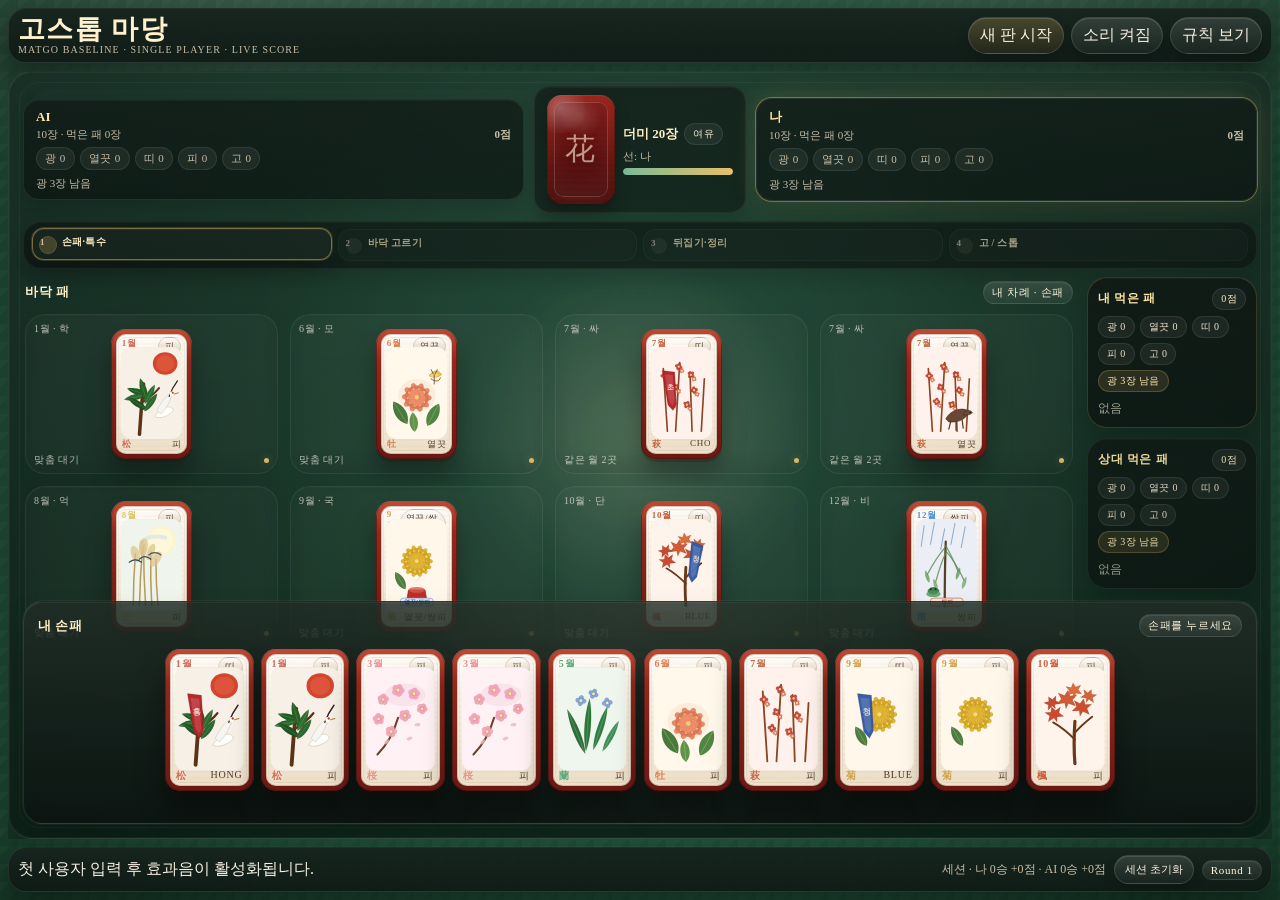
==== static/inkstone/maru/index.html @ b597df4f "commit updates" ====
<!DOCTYPE html>
<html lang="ko">
<head>
<meta charset="UTF-8">
<meta name="viewport" content="width=device-width, initial-scale=1.0, viewport-fit=cover, user-scalable=no">
<meta name="robots" content="noindex, nofollow, noarchive">
<link rel="icon" href="data:,">
<title>고스톱 마당</title>
<style>
:root {
  --bg: #2b160f;
  --felt: #23533d;
  --felt-2: #163827;
  --felt-glow: rgba(255, 233, 176, 0.16);
  --panel: rgba(17, 28, 23, 0.9);
  --panel-soft: rgba(27, 42, 34, 0.82);
  --ink: #f7f0e4;
  --muted: #c8bda7;
  --gold: #f2c56b;
  --gold-2: #a76d1f;
  --red: #cf594c;
  --blue: #4a7fcc;
  --shadow: rgba(0, 0, 0, 0.42);
  --surface-line: rgba(255,255,255,0.08);
  --surface-glow: rgba(255,244,208,0.12);
  --shadow-soft: rgba(0,0,0,0.28);
  --shadow-strong: rgba(0,0,0,0.42);
  --good: #7fc39d;
  --good-soft: rgba(127,195,157,0.16);
  --warn-soft: rgba(207,89,76,0.18);
  --blue-soft: rgba(74,127,204,0.18);
  --card-w: clamp(52px, min(6.3vw, 8.8vh), 86px);
  --card-h: calc(var(--card-w) * 1.6);
  --card-field-scale: 1.03;
  --card-player-scale: 1.12;
  --card-opponent-scale: 0.68;
  --card-stock-scale: 0.86;
  --radius: 15px;
}

* { box-sizing: border-box; }
html, body { margin: 0; height: 100%; background: radial-gradient(circle at top, #5f3a21 0%, var(--bg) 38%, #120906 100%); color: var(--ink); font-family: "Palatino Linotype", Georgia, serif; }
body { overflow: hidden; touch-action: manipulation; }
button { font: inherit; }

.app {
  height: 100dvh;
  min-height: 100dvh;
  padding: 8px;
  display: flex;
  flex-direction: column;
  gap: 8px;
  overflow: hidden;
  background:
    radial-gradient(circle at 50% 44%, rgba(255,243,204,0.08), transparent 20%),
    radial-gradient(circle at 20% 10%, rgba(255,255,255,0.08), transparent 22%),
    radial-gradient(circle at 80% 14%, rgba(255,255,255,0.06), transparent 18%),
    linear-gradient(180deg, rgba(255,255,255,0.06), transparent 18%),
    linear-gradient(135deg, rgba(255,255,255,0.025) 25%, transparent 25%) 0 0 / 18px 18px,
    linear-gradient(315deg, rgba(0,0,0,0.06) 25%, transparent 25%) 0 0 / 18px 18px,
    radial-gradient(circle at center, #336b4f 0%, var(--felt) 42%, var(--felt-2) 100%);
}

.topbar, .footerbar {
  display: flex;
  align-items: center;
  justify-content: space-between;
  gap: 8px;
  padding: 7px 9px;
  border-radius: 18px;
  background: linear-gradient(180deg, rgba(23, 36, 30, 0.96), rgba(14, 24, 20, 0.92));
  border: 1px solid rgba(255,255,255,0.08);
  box-shadow: 0 16px 34px var(--shadow);
}
.footerbar { flex-wrap: wrap; }

.titlebox h1 { margin: 0; font-size: clamp(19px, 2.5vw, 27px); letter-spacing: 0.05em; color: #fff1cb; line-height: 1; }
.titlebox p { margin: 1px 0 0; color: var(--muted); font-size: 10px; letter-spacing: 0.11em; text-transform: uppercase; }

.controls { display: flex; gap: 7px; flex-wrap: wrap; justify-content: flex-end; }
.btn {
  padding: 7px 11px;
  border-radius: 999px;
  border: 1px solid rgba(255,255,255,0.12);
  color: var(--ink);
  background: linear-gradient(180deg, rgba(242,197,107,0.22), rgba(167,109,31,0.12));
  box-shadow: inset 0 1px 0 rgba(255,255,255,0.12), 0 6px 12px rgba(0,0,0,0.18);
  cursor: pointer;
}
.btn:hover, .btn:active { transform: translateY(-1px); }
.btn.alt { background: linear-gradient(180deg, rgba(255,255,255,0.12), rgba(255,255,255,0.04)); }
.btn.warn { background: linear-gradient(180deg, rgba(207,89,76,0.25), rgba(207,89,76,0.1)); }
.btn.compact { padding: 6px 10px; font-size: 11px; }

.layout {
  display: grid;
  grid-template-columns: minmax(0, 1fr);
  gap: 8px;
  min-height: 0;
  flex: 1;
  overflow: hidden;
}

.table-wrap {
  position: relative;
  border-radius: 24px;
  border: 1px solid var(--surface-line);
  background:
    radial-gradient(circle at 50% 48%, rgba(255,240,194,0.12), transparent 24%),
    radial-gradient(circle at 50% 46%, rgba(78,133,102,0.18), transparent 54%),
    linear-gradient(180deg, rgba(255,255,255,0.04), rgba(0,0,0,0.16)),
    radial-gradient(circle at center, rgba(27,67,49,0.98), rgba(15,39,29,1));
  box-shadow: inset 0 0 0 1px rgba(255,255,255,0.04), 0 28px 46px rgba(0,0,0,0.38);
  padding: 14px;
  display: flex;
  flex-direction: column;
  gap: 8px;
  min-height: 0;
  overflow: hidden;
  isolation: isolate;
}

.table-wrap::before {
  content: "";
  position: absolute;
  inset: 18px;
  border-radius: 24px;
  background:
    radial-gradient(circle at 50% 46%, rgba(255,233,176,0.08), transparent 22%),
    linear-gradient(180deg, rgba(255,255,255,0.025), transparent 34%);
  opacity: 0.55;
  pointer-events: none;
}

.table-wrap > :not(.ring) {
  position: relative;
  z-index: 1;
}

.ring {
  position: absolute;
  inset: 10px;
  border-radius: 20px;
  border: 1px solid rgba(255,255,255,0.04);
  pointer-events: none;
  z-index: 0;
}

.statusbar {
  display: grid;
  grid-template-columns: 1fr auto 1fr;
  align-items: center;
  gap: 10px;
}

.table-rhythm {
  display: grid;
  grid-template-columns: minmax(0, 1fr);
  gap: 0;
  align-items: stretch;
}

.turn-flow,
.turn-note {
  border-radius: 18px;
  background: linear-gradient(180deg, rgba(14, 23, 19, 0.72), rgba(8, 13, 11, 0.58));
  border: 1px solid rgba(255,255,255,0.06);
  box-shadow: inset 0 1px 0 rgba(255,255,255,0.03), 0 10px 18px rgba(0,0,0,0.14);
}

.turn-flow {
  display: grid;
  grid-template-columns: repeat(4, minmax(0, 1fr));
  gap: 6px;
  padding: 7px 8px;
}

.flow-step {
  min-width: 0;
  padding: 6px 7px;
  border-radius: 12px;
  background: rgba(255,255,255,0.03);
  border: 1px solid rgba(255,255,255,0.05);
  display: flex;
  gap: 6px;
  align-items: flex-start;
  opacity: 0.62;
  transition: opacity 180ms ease, transform 180ms ease, box-shadow 180ms ease, border-color 180ms ease;
}

.flow-step strong,
.flow-step span {
  display: block;
}

.flow-step strong {
  color: #fff0c3;
  font-size: 10px;
  letter-spacing: 0.03em;
}

.flow-step span {
  margin-top: 2px;
  color: var(--muted);
  font-size: 9px;
  line-height: 1.25;
}

.flow-step > div > span {
  display: none;
}

.flow-index {
  flex: 0 0 auto;
  width: 16px;
  height: 16px;
  border-radius: 999px;
  display: grid;
  place-items: center;
  background: rgba(255,255,255,0.08);
  color: #fff4cf;
  font-size: 10px;
  font-weight: 700;
}

.flow-step.active {
  opacity: 1;
  transform: translateY(-1px);
  border-color: rgba(242,197,107,0.46);
  box-shadow: 0 0 0 1px rgba(242,197,107,0.18), 0 10px 18px rgba(0,0,0,0.18), inset 0 1px 0 rgba(255,255,255,0.06);
}

.flow-step.active .flow-index {
  background: rgba(242,197,107,0.2);
  box-shadow: 0 0 0 1px rgba(242,197,107,0.32);
}

.flow-step.special-active {
  border-color: rgba(207,89,76,0.42);
  box-shadow: 0 0 0 1px rgba(207,89,76,0.2), 0 10px 18px rgba(0,0,0,0.18), inset 0 1px 0 rgba(255,255,255,0.05);
}

.flow-step.special-active .flow-index {
  background: rgba(207,89,76,0.18);
  box-shadow: 0 0 0 1px rgba(207,89,76,0.34);
}

.turn-note {
  display: none;
}

.turn-note strong {
  display: block;
  color: #fff0c6;
  font-size: 12px;
}

.turn-note span {
  display: block;
  margin-top: 3px;
  color: var(--muted);
  font-size: 11px;
  line-height: 1.35;
}

.turn-note-chips {
  display: flex;
  flex-wrap: wrap;
  gap: 6px;
}

.note-chip,
.progress-pill,
.capture-chip,
.slot-chip,
.stock-alert,
.capture-total {
  display: inline-flex;
  align-items: center;
  gap: 4px;
  padding: 3px 8px;
  border-radius: 999px;
  font-size: 10px;
  letter-spacing: 0.04em;
  border: 1px solid rgba(255,255,255,0.08);
}

.note-chip {
  background: rgba(255,255,255,0.06);
  color: #f7eed9;
}

.note-chip.warn,
.stock-alert.low,
.stock-alert.critical {
  background: var(--warn-soft);
  color: #ffd8cb;
  border-color: rgba(207,89,76,0.28);
}

.note-chip.alert {
  background: rgba(242,197,107,0.16);
  color: #ffe9b5;
  border-color: rgba(242,197,107,0.26);
}

.note-chip.calm,
.stock-alert.calm {
  background: rgba(255,255,255,0.06);
  color: #f7eed9;
}

.note-chip.info,
.stock-alert.mid {
  background: var(--blue-soft);
  color: #dbe7ff;
  border-color: rgba(74,127,204,0.28);
}

.player-strip {
  padding: 9px 12px;
  border-radius: 16px;
  background: linear-gradient(180deg, rgba(16, 25, 21, 0.74), rgba(9, 15, 13, 0.62));
  border: 1px solid rgba(255,255,255,0.08);
  box-shadow: inset 0 1px 0 rgba(255,255,255,0.03), 0 10px 18px rgba(0,0,0,0.14);
}
.player-strip strong { display: block; color: #ffe7a7; font-size: 13px; margin-bottom: 2px; }
.player-strip span { color: var(--muted); font-size: 11px; }
.player-strip.active { box-shadow: 0 0 0 1px rgba(242,197,107,0.38), 0 0 28px rgba(242,197,107,0.16), 0 12px 22px rgba(0,0,0,0.18); }

.strip-top {
  display: flex;
  align-items: center;
  justify-content: space-between;
  gap: 8px;
  flex-wrap: wrap;
}

.strip-score {
  color: #fff3ca;
  font-size: 12px;
  font-weight: 700;
}

.strip-progress {
  display: flex;
  flex-wrap: wrap;
  gap: 5px;
  margin-top: 5px;
}

.progress-pill {
  background: rgba(255,255,255,0.06);
  color: #f0e5ce;
}

.progress-pill.ready,
.capture-chip.ready,
.capture-total.ready {
  background: var(--good-soft);
  color: #e6fff2;
  border-color: rgba(127,195,157,0.28);
}

.progress-pill.near,
.capture-chip.near,
.capture-total.near {
  background: rgba(242,197,107,0.16);
  color: #ffefc1;
  border-color: rgba(242,197,107,0.26);
}

.strip-hint {
  display: block;
  margin-top: 6px;
  color: #e9d8b2;
  line-height: 1.3;
}

.stock {
  display: flex;
  align-items: center;
  justify-content: center;
  gap: 8px;
  padding: 8px 12px;
  border-radius: 16px;
  background: linear-gradient(180deg, rgba(14, 22, 19, 0.64), rgba(8, 12, 11, 0.5));
  border: 1px solid rgba(255,255,255,0.06);
  box-shadow: inset 0 1px 0 rgba(255,255,255,0.03), 0 10px 16px rgba(0,0,0,0.14);
}

.stock-copy {
  min-width: 110px;
  display: flex;
  flex-direction: column;
  gap: 4px;
}

.stock-copy strong {
  color: #fff2c6;
  font-size: 13px;
}

.stock-top {
  display: flex;
  align-items: center;
  gap: 6px;
  flex-wrap: wrap;
}

.stock-sub {
  color: var(--muted);
  font-size: 11px;
}

.stock-meter {
  width: 100%;
  height: 7px;
  border-radius: 999px;
  background: rgba(255,255,255,0.08);
  overflow: hidden;
}

.stock-meter-fill {
  display: block;
  height: 100%;
  border-radius: inherit;
  background: linear-gradient(90deg, rgba(127,195,157,0.94), rgba(242,197,107,0.96));
}

.stock-meter-fill.mid {
  background: linear-gradient(90deg, rgba(74,127,204,0.9), rgba(242,197,107,0.92));
}

.stock-meter-fill.low,
.stock-meter-fill.critical {
  background: linear-gradient(90deg, rgba(207,89,76,0.94), rgba(242,197,107,0.92));
}

.table-center {
  display: grid;
  grid-template-columns: 1fr minmax(124px, 170px);
  gap: 12px;
  align-items: stretch;
  flex: 1;
  min-height: 0;
}

.table-center > div:first-child {
  min-height: 0;
  display: flex;
  flex-direction: column;
  gap: 10px;
  padding: 4px 2px 2px;
  border-radius: 22px;
  background: transparent;
  border: 0;
  box-shadow: none;
}

.field-grid {
  min-height: 0;
  display: grid;
  grid-template-columns: repeat(4, minmax(0, 1fr));
  gap: 12px;
  align-content: start;
}

.field-slot {
  min-height: calc((var(--card-h) * var(--card-field-scale)) + 30px);
  border-radius: 20px;
  background: rgba(255,255,255,0.03);
  border: 1px solid rgba(255,255,255,0.05);
  padding: 10px 8px;
  display: flex;
  justify-content: center;
  align-items: center;
  position: relative;
  box-shadow: inset 0 1px 0 rgba(255,255,255,0.025), inset 0 -10px 16px rgba(0,0,0,0.08);
}

.field-slot.hot {
  box-shadow: 0 0 0 1px rgba(242,197,107,0.18), 0 10px 18px rgba(0,0,0,0.16), inset 0 1px 0 rgba(255,255,255,0.03), inset 0 -10px 16px rgba(0,0,0,0.08);
}

.field-slot.stacked {
  background: linear-gradient(180deg, rgba(255,255,255,0.05), rgba(255,255,255,0.025));
  border-color: rgba(255,255,255,0.09);
}

.slot-meta,
.slot-foot {
  position: absolute;
  left: 8px;
  right: 8px;
  display: flex;
  align-items: center;
  justify-content: space-between;
  gap: 6px;
  pointer-events: none;
}

.slot-meta { top: 7px; }
.slot-foot { bottom: 6px; }

.slot-month,
.slot-foot span {
  color: rgba(247,240,228,0.72);
  font-size: 10px;
  letter-spacing: 0.05em;
}

.slot-chip {
  background: rgba(255,255,255,0.07);
  color: #fff1c9;
}

.slot-chip.stack-human {
  background: var(--good-soft);
  color: #ebfff3;
  border-color: rgba(127,195,157,0.28);
}

.slot-chip.stack-ai {
  background: rgba(74,127,204,0.18);
  color: #e5edff;
  border-color: rgba(74,127,204,0.28);
}

.pile-indicator {
  display: inline-flex;
  gap: 3px;
  align-items: center;
}

.pile-dot {
  width: 5px;
  height: 5px;
  border-radius: 999px;
  background: rgba(255,255,255,0.22);
}

.pile-dot.on {
  background: rgba(242,197,107,0.88);
  box-shadow: 0 0 8px rgba(242,197,107,0.35);
}

.field-slot.targetable { box-shadow: 0 0 0 2px rgba(242,197,107,0.72), 0 0 22px rgba(242,197,107,0.22), inset 0 1px 0 rgba(255,255,255,0.06); cursor: pointer; }
.field-slot.targetable::after {
  content: "선택";
  position: absolute;
  top: 6px;
  left: 50%;
  transform: translateX(-50%);
  font-size: 10px;
  color: #fff7de;
  background: rgba(242,197,107,0.2);
  border: 1px solid rgba(242,197,107,0.5);
  padding: 2px 6px;
  border-radius: 999px;
}

.capture-column { display: flex; flex-direction: column; gap: 10px; }
.capture-box {
  border-radius: 20px;
  background: linear-gradient(180deg, rgba(15, 23, 19, 0.82), rgba(10, 16, 13, 0.68));
  border: 1px solid rgba(255,255,255,0.07);
  padding: 10px;
  box-shadow: inset 0 1px 0 rgba(255,255,255,0.03), 0 12px 20px rgba(0,0,0,0.16);
}
.capture-box.mine { border-color: rgba(242,197,107,0.18); }
.capture-box.theirs { opacity: 0.92; }
.capture-box h3 { margin: 0 0 6px; font-size: 12px; color: #ffe5a0; letter-spacing: 0.05em; }

.capture-head {
  display: flex;
  align-items: center;
  justify-content: space-between;
  gap: 8px;
  margin-bottom: 6px;
}

.capture-head h3 { margin: 0; }

.capture-total {
  background: rgba(255,255,255,0.06);
  color: #fff1c8;
}

.capture-summary {
  display: flex;
  flex-wrap: wrap;
  gap: 5px;
  margin-bottom: 8px;
}

.capture-chip {
  background: rgba(255,255,255,0.05);
  color: #efe1c8;
}

.capture-chip.hint {
  background: rgba(242,197,107,0.12);
  color: #ffe8b2;
  border-color: rgba(242,197,107,0.22);
}

.capture-mini { display: flex; flex-wrap: wrap; gap: 6px; }

.hand-zone, .opponent-zone {
  display: flex;
  flex-direction: column;
  border-radius: 20px;
  border: 1px solid rgba(255,255,255,0.07);
  box-shadow: inset 0 1px 0 rgba(255,255,255,0.04), 0 18px 30px rgba(0,0,0,0.18);
}

.opponent-zone {
  display: none;
}

.hand-zone {
  gap: 10px;
  padding: 12px 14px 10px;
  background:
    radial-gradient(circle at 50% 0%, rgba(255,245,208,0.05), transparent 45%),
    linear-gradient(180deg, rgba(32, 45, 38, 0.86), rgba(12, 20, 17, 0.92));
  border-color: rgba(255,255,255,0.09);
  box-shadow: inset 0 1px 0 rgba(255,255,255,0.05), 0 22px 34px rgba(0,0,0,0.2), 0 0 0 1px rgba(255,231,173,0.05);
}

.section-head {
  display: flex;
  justify-content: space-between;
  align-items: center;
  gap: 8px;
}

.section-head strong {
  color: #fff1c7;
  font-size: 13px;
  letter-spacing: 0.04em;
}

.hand-row {
  display: flex;
  flex-wrap: wrap;
  gap: clamp(4px, 0.55vw, 8px);
  align-items: flex-end;
  align-content: flex-start;
  min-height: calc((var(--card-h) * var(--card-player-scale)) + 8px);
  padding-top: 2px;
}

.hand-row .card,
.opponent-row .card { flex: 0 0 auto; }

.hand-row .card:hover,
.hand-row .card.selected { z-index: 2; }

.opponent-row {
  display: flex;
  flex-wrap: wrap;
  gap: 0;
  align-items: flex-start;
  align-content: flex-start;
  min-height: calc((var(--card-h) * var(--card-opponent-scale)) + 6px);
  padding-right: 12px;
  overflow: visible;
}

.opponent-row .card:not(:last-child) { margin-right: -20px; }

.sidebar {
  display: none;
}
.footer-meta {
  display: flex;
  align-items: center;
  justify-content: flex-end;
  gap: 8px;
  flex-wrap: wrap;
  min-width: 0;
}
.footer-session {
  color: var(--muted);
  font-size: 12px;
  white-space: nowrap;
}

.panel {
  border-radius: 24px;
  background:
    linear-gradient(180deg, rgba(31, 43, 36, 0.2), transparent 22%),
    linear-gradient(180deg, var(--panel), rgba(10, 17, 14, 0.96));
  border: 1px solid var(--surface-line);
  box-shadow: inset 0 1px 0 rgba(255,255,255,0.04), 0 20px 38px rgba(0,0,0,0.3);
  padding: 12px 14px;
}

.score-line { display: flex; justify-content: space-between; gap: 8px; padding: 3px 0; font-size: 12px; border-bottom: 1px dashed rgba(255,255,255,0.08); }
.score-line:last-child { border-bottom: 0; }
.score-line strong { color: #ffe5a0; }

.message-box {
  min-height: 68px;
  line-height: 1.4;
  color: #f6ebd7;
}

.help-box details { border-top: 1px dashed rgba(255,255,255,0.08); padding-top: 8px; }
.help-box summary { cursor: pointer; color: #ffe6a6; }
.help-box ul { padding-left: 18px; margin: 10px 0 0; color: var(--muted); }

.mobile-hud {
  display: none;
  border-radius: 18px;
  padding: 8px 10px;
  background: linear-gradient(180deg, rgba(17, 28, 23, 0.94), rgba(11, 18, 15, 0.92));
  border: 1px solid rgba(255,255,255,0.08);
  box-shadow: 0 12px 24px rgba(0,0,0,0.22);
}
.mobile-hud-top {
  display: flex;
  align-items: center;
  justify-content: space-between;
  gap: 8px;
  font-size: 12px;
  color: #ffe7ad;
}
.mobile-hud-top strong { color: #fff3cb; }
.mobile-hud-message {
  margin-top: 5px;
  font-size: 12px;
  line-height: 1.35;
  color: var(--muted);
}

.badge {
  padding: 3px 8px;
  border-radius: 999px;
  font-size: 11px;
  letter-spacing: 0.06em;
  background: linear-gradient(180deg, rgba(255,255,255,0.12), rgba(255,255,255,0.06));
  border: 1px solid rgba(255,255,255,0.08);
  box-shadow: inset 0 1px 0 rgba(255,255,255,0.08);
  color: #fff7df;
}

.card {
  width: var(--card-size-w, var(--card-w));
  height: var(--card-size-h, var(--card-h));
  border-radius: 15px;
  position: relative;
  background: linear-gradient(180deg, #c14a34 0%, #93281d 24%, #6c1713 100%);
  color: #271611;
  box-shadow: 0 14px 20px var(--shadow-soft), 0 3px 0 rgba(47,15,10,0.24), inset 0 1px 0 rgba(255,255,255,0.18), inset 0 0 0 1px rgba(54,17,12,0.48);
  overflow: hidden;
  transform-origin: center bottom;
  transition: transform 180ms ease, box-shadow 180ms ease, filter 180ms ease;
  isolation: isolate;
}

.card::before {
  content: "";
  position: absolute;
  inset: 5px;
  border-radius: 10px;
  background: linear-gradient(180deg, rgba(255,253,246,0.98), rgba(240,229,206,0.98));
  box-shadow: inset 0 0 0 1px rgba(112,67,39,0.26), inset 0 14px 24px rgba(255,255,255,0.18);
}

.card::after {
  content: "";
  position: absolute;
  inset: 8px 7px;
  border-radius: 8px;
  background:
    radial-gradient(circle at 20% 12%, rgba(255,255,255,0.42), transparent 24%),
    radial-gradient(circle at 50% 100%, rgba(207,172,116,0.08), transparent 44%),
    repeating-linear-gradient(180deg, rgba(137,96,66,0.045) 0 2px, transparent 2px 6px);
  box-shadow: inset 0 0 0 1px rgba(109,68,40,0.12);
  opacity: 0.68;
}

.card > * {
  position: relative;
  z-index: 2;
}

.card.clickable { cursor: pointer; }
.card.clickable:hover, .card.clickable:active { transform: translateY(-4px) rotate(-1deg); box-shadow: 0 24px 32px rgba(0,0,0,0.34), 0 4px 0 rgba(47,15,10,0.22); }
.card.selected { transform: translateY(-10px) scale(1.02); box-shadow: 0 0 0 2px rgba(242,197,107,0.92), 0 20px 24px rgba(0,0,0,0.32); }
.card.emph { animation: pulse 700ms ease; }

.card-player {
  --card-size-w: calc(var(--card-w) * var(--card-player-scale));
  --card-size-h: calc(var(--card-h) * var(--card-player-scale));
  box-shadow: 0 20px 28px var(--shadow-strong), 0 4px 0 rgba(48,17,12,0.24), inset 0 1px 0 rgba(255,255,255,0.18), inset 0 0 0 1px rgba(54,17,12,0.48);
}

.card-field {
  --card-size-w: calc(var(--card-w) * var(--card-field-scale));
  --card-size-h: calc(var(--card-h) * var(--card-field-scale));
  box-shadow: 0 18px 24px rgba(0,0,0,0.3), 0 3px 0 rgba(47,15,10,0.22), inset 0 1px 0 rgba(255,255,255,0.18), inset 0 0 0 1px rgba(54,17,12,0.48);
}

.card-opponent {
  --card-size-w: calc(var(--card-w) * var(--card-opponent-scale));
  --card-size-h: calc(var(--card-h) * var(--card-opponent-scale));
  box-shadow: 0 8px 14px rgba(0,0,0,0.24), 0 2px 0 rgba(47,15,10,0.18), inset 0 1px 0 rgba(255,255,255,0.14), inset 0 0 0 1px rgba(54,17,12,0.44);
  filter: saturate(0.92) brightness(0.96);
}

.card-stock {
  --card-size-w: calc(var(--card-w) * var(--card-stock-scale));
  --card-size-h: calc(var(--card-h) * var(--card-stock-scale));
  box-shadow: 0 10px 16px rgba(0,0,0,0.24), 0 2px 0 rgba(47,15,10,0.18), inset 0 1px 0 rgba(255,255,255,0.16), inset 0 0 0 1px rgba(54,17,12,0.46);
}

.card-back {
  background: linear-gradient(180deg, #9c261d 0%, #681711 58%, #4b0f0d 100%);
  color: #fff;
}
.card-back::before {
  inset: 7px;
  border-radius: 9px;
  background:
    radial-gradient(circle at 50% 16%, rgba(255,241,214,0.16), transparent 24%),
    linear-gradient(180deg, rgba(122,24,24,0.94), rgba(74,13,14,0.98));
  box-shadow: inset 0 0 0 1px rgba(255,229,195,0.18), inset 0 0 28px rgba(255,255,255,0.05);
}
.card-back::after {
  content: "花";
  position: absolute;
  inset: 0;
  display: grid;
  place-items: center;
  color: rgba(255,238,210,0.9);
  font-size: 34px;
  text-shadow: 0 3px 10px rgba(0,0,0,0.35);
  letter-spacing: 0.08em;
}

.card-opponent.card-back::after { font-size: 27px; letter-spacing: 0.05em; }
.card-stock.card-back::after { font-size: 30px; }

.card-top, .card-bottom {
  position: absolute;
  left: 11px;
  right: 11px;
  display: flex;
  justify-content: space-between;
  font-size: 9px;
  letter-spacing: 0.08em;
  text-transform: uppercase;
  color: rgba(58,34,22,0.88);
}
.card-top { top: 8px; }
.card-bottom { bottom: 8px; }
.card-top span:first-child, .card-bottom span:first-child { color: var(--accent, #8e3d2b); font-weight: 700; }

.card-player .card-top,
.card-player .card-bottom { font-size: 10px; }

.card-art {
  position: absolute;
  inset: 18px 10px 20px;
  border-radius: 10px;
  overflow: hidden;
  background: rgba(255, 251, 243, 0.9);
  box-shadow: inset 0 0 0 1px rgba(108,69,41,0.14);
}
.card-art svg { display: block; width: 100%; height: 100%; }
.card-month { font-size: 13px; color: rgba(46,29,19,0.8); }
.card-flower { font-size: 28px; text-shadow: 0 3px 12px rgba(255,255,255,0.4); }
.card-name { font-size: 12px; font-weight: 700; }
.kind-pill {
  padding: 2px 6px;
  border-radius: 999px;
  background: linear-gradient(180deg, rgba(255,255,255,0.65), rgba(216,193,160,0.85));
  border: 1px solid rgba(112,68,38,0.18);
  box-shadow: inset 0 1px 0 rgba(255,255,255,0.35);
}

.pile { position: relative; width: calc((var(--card-w) * var(--card-field-scale)) + 24px); height: calc((var(--card-h) * var(--card-field-scale)) + 18px); display: flex; justify-content: center; align-items: center; }
.pile-card { position: absolute; }

.mini-card {
  width: 36px;
  height: 58px;
  border-radius: 9px;
  box-shadow: 0 6px 8px rgba(0,0,0,0.18);
}
.mini-card::before { inset: 3px; border-radius: 7px; }
.mini-card::after { inset: 5px 4px; border-radius: 6px; }
.mini-card .card-top,
.mini-card .card-bottom { display: none; }
.mini-card .card-art {
  inset: 5px 4px;
  border-radius: 6px;
}

.overlay {
  position: fixed;
  inset: 0;
  display: none;
  align-items: center;
  justify-content: center;
  padding: 18px;
  background: rgba(6,8,7,0.72);
  z-index: 30;
}
.overlay.show { display: flex; }

.modal {
  width: min(560px, 100%);
  border-radius: 24px;
  padding: 20px;
  background: linear-gradient(180deg, rgba(28,20,15,0.98), rgba(14,11,9,0.98));
  border: 1px solid rgba(255,255,255,0.08);
  box-shadow: 0 26px 50px rgba(0,0,0,0.45);
}
.modal h2 { margin: 0 0 8px; color: #ffe7ad; }
.modal p { color: var(--muted); line-height: 1.6; }

.go-buttons { display: flex; gap: 10px; flex-wrap: wrap; margin-top: 14px; }

.toast {
  position: fixed;
  left: 50%;
  bottom: 18px;
  transform: translateX(-50%);
  background: rgba(15,15,13,0.88);
  color: #fff2cf;
  padding: 10px 14px;
  border-radius: 999px;
  border: 1px solid rgba(255,255,255,0.12);
  box-shadow: 0 12px 22px rgba(0,0,0,0.28);
  pointer-events: none;
  opacity: 0;
  transition: opacity 180ms ease, transform 180ms ease;
}
.toast.show { opacity: 1; transform: translateX(-50%) translateY(-4px); }

@keyframes pulse {
  0% { transform: translateY(0) scale(1); }
  40% { transform: translateY(-8px) scale(1.04); }
  100% { transform: translateY(0) scale(1); }
}

@media (max-width: 980px) {
  .layout { grid-template-columns: 1fr; }
  .table-rhythm { grid-template-columns: 1fr; }
  .table-center { grid-template-columns: 1fr; }
  .table-center > div:first-child { padding: 10px; }
  .capture-column { display: grid; grid-template-columns: repeat(2, minmax(0, 1fr)); }
}

@media (min-width: 981px) {
  .hand-row { justify-content: center; }
  .opponent-row { flex-wrap: nowrap; justify-content: center; }
}

@media (max-height: 860px) {
  :root {
    --card-w: clamp(44px, min(5.3vw, 7.4vh), 70px);
    --card-player-scale: 1.08;
    --card-field-scale: 1;
    --card-opponent-scale: 0.66;
    --card-stock-scale: 0.82;
  }
  .app { padding: 6px; gap: 6px; }
  .topbar, .footerbar { padding: 5px 7px; }
  .titlebox h1 { font-size: clamp(18px, 2.5vw, 24px); }
  .titlebox p { display: none; }
  .btn { padding: 7px 10px; }
  .btn.compact { padding: 5px 8px; font-size: 10px; }
  .table-wrap { padding: 10px; gap: 5px; }
  .turn-flow { gap: 5px; padding: 6px 7px; }
  .flow-step { padding: 6px 7px; }
  .hand-zone, .panel { padding: 8px 10px; }
  .field-grid { gap: 8px; }
  .field-slot { min-height: calc((var(--card-h) * var(--card-field-scale)) + 22px); padding: 8px 6px; }
  .message-box { min-height: 56px; }
  .score-line { font-size: 11px; padding: 2px 0; }
  .capture-box h3, .section-head strong, .panel h3 { font-size: 12px; }
  #footerText { display: none; }
  .footerbar { justify-content: flex-end; }
}

@media (max-width: 720px) {
  :root {
    --card-w: clamp(44px, min(10.6vw, 7.4vh), 66px);
    --card-player-scale: 1.05;
    --card-field-scale: 0.99;
    --card-opponent-scale: 0.64;
    --card-stock-scale: 0.8;
  }
  .app { height: auto; min-height: 100dvh; padding: 6px; overflow: visible; }
  .topbar, .footerbar, .panel, .table-wrap { border-radius: 18px; }
  .mobile-hud { display: block; }
  .statusbar { grid-template-columns: 1fr; }
  .turn-flow { grid-template-columns: repeat(2, minmax(0, 1fr)); }
  .field-grid { grid-template-columns: repeat(3, minmax(0, 1fr)); }
  .field-grid { gap: 8px; }
  .field-slot { min-height: calc((var(--card-h) * var(--card-field-scale)) + 20px); padding: 8px 6px; }
  .capture-column { grid-template-columns: 1fr; }
  .controls { justify-content: stretch; }
  .controls .btn { flex: 1 1 auto; }
  .topbar { flex-direction: column; align-items: stretch; }
  .titlebox p { display: none; }
  .titlebox h1 { font-size: 21px; }
  .layout { overflow: visible; flex: none; }
  .table-wrap { overflow: visible; }
  .table-center > div:first-child { padding: 2px 0 0; }
  .hand-zone { padding: 10px; }
  .strip-top { align-items: flex-start; }
  .sidebar { display: none; }
  body { overflow-y: auto; }
  .footerbar { justify-content: center; }
  .footer-meta { justify-content: center; }
  .footer-session { white-space: normal; text-align: center; }
}
</style>
</head>
<body>
<div class="app">
  <div class="topbar">
    <div class="titlebox">
      <h1>고스톱 마당</h1>
      <p>Matgo baseline · single player · live score</p>
    </div>
    <div class="controls">
      <button type="button" class="btn" id="newRoundBtn">새 판 시작</button>
      <button type="button" class="btn alt" id="muteBtn">소리 켜짐</button>
      <button type="button" class="btn alt" id="helpBtn">규칙 보기</button>
    </div>
  </div>

  <div class="mobile-hud" aria-live="polite">
    <div class="mobile-hud-top">
      <strong id="mobileScoreSummary">점수 준비 중</strong>
      <span class="badge" id="mobileTurnBadge"></span>
    </div>
    <div class="mobile-hud-message" id="mobileMessage"></div>
  </div>

  <div class="layout">
    <div class="table-wrap">
      <div class="ring"></div>
      <div class="statusbar">
        <div class="player-strip" id="aiStrip"></div>
        <div class="stock" id="stockInfo"></div>
        <div class="player-strip" id="humanStrip"></div>
      </div>

      <div class="table-rhythm">
        <div class="turn-flow" id="turnFlow"></div>
        <div class="turn-note" id="turnNote"></div>
      </div>

      <div class="opponent-zone">
        <div class="section-head">
          <strong>상대 손패</strong>
          <span class="badge" id="aiHint"></span>
        </div>
        <div class="opponent-row" id="aiHand"></div>
      </div>

      <div class="table-center">
        <div>
          <div class="section-head">
            <strong>바닥 패</strong>
            <span class="badge" id="turnBadge"></span>
          </div>
          <div class="field-grid" id="field"></div>
        </div>

        <div class="capture-column">
          <div class="capture-box mine">
            <div class="capture-head">
              <h3>내 먹은 패</h3>
              <span class="capture-total" id="humanCaptureTotal"></span>
            </div>
            <div class="capture-summary" id="humanCaptureSummary"></div>
            <div class="capture-mini" id="humanCapture"></div>
          </div>
          <div class="capture-box theirs">
            <div class="capture-head">
              <h3>상대 먹은 패</h3>
              <span class="capture-total" id="aiCaptureTotal"></span>
            </div>
            <div class="capture-summary" id="aiCaptureSummary"></div>
            <div class="capture-mini" id="aiCapture"></div>
          </div>
        </div>
      </div>

      <div class="hand-zone">
        <div class="section-head">
          <strong>내 손패</strong>
          <span class="badge" id="promptBadge"></span>
        </div>
        <div class="hand-row" id="humanHand"></div>
        <div id="specialActions" style="display:flex;gap:8px;flex-wrap:wrap;margin-top:6px;"></div>
      </div>
    </div>

    <div class="sidebar">
      <div class="panel">
        <h3>실시간 점수</h3>
        <div id="scorePanel"></div>
      </div>

      <div class="panel message-box">
        <h3>상황</h3>
        <div id="message"></div>
      </div>

      <div class="panel help-box">
        <h3>선택 룰</h3>
        <div class="score-line"><span>대전 방식</span><strong>1인 vs AI</strong></div>
        <div class="score-line"><span>목표 점수</span><strong>7점</strong></div>
        <div class="score-line"><span>사용 패</span><strong>48장 화투, 조커 없음</strong></div>
        <div class="score-line"><span>핵심 이벤트</span><strong>쪽 · 따닥 · 뻑 · 쓸</strong></div>
        <div class="score-line"><span>흔들기</span><strong>손패 3장 같은 월 → 2배</strong></div>
        <div class="score-line"><span>폭탄</span><strong>손패 3장 + 바닥 1장 동월 → 먹기</strong></div>
        <div class="score-line" id="nagariLine" style="display:none"><span>나가리 배수</span><strong id="nagariMultText">×1</strong></div>
        <details>
          <summary>자세히 보기</summary>
          <ul>
            <li>광 / 띠 / 열끗 / 피 점수와 홍단 · 청단 · 초단 · 고도리를 계산합니다.</li>
            <li>9월 국화술잔과 5월 다리는 상황에 따라 피 2장으로 최적 계산합니다.</li>
            <li>7점 이상일 때 고 또는 스톱을 선택할 수 있습니다.</li>
            <li>패배자의 고박, 광박, 피박을 반영합니다.</li>
            <li>나가리 시 다음 판 지급액이 2배 누적됩니다.</li>
          </ul>
        </details>
    </div>
  </div>
  </div>

  <div class="footerbar">
    <span id="footerText">첫 사용자 입력 후 효과음이 활성화됩니다.</span>
    <div class="footer-meta">
      <span class="footer-session" id="sessionScoreText">세션 전적 준비 중</span>
      <button type="button" class="btn alt compact" id="resetSessionBtn">세션 초기화</button>
      <span class="badge" id="roundBadge"></span>
    </div>
  </div>
</div>

<div class="overlay" id="goOverlay">
  <div class="modal">
    <h2 id="goTitle">고 / 스톱</h2>
    <p id="goText"></p>
    <div class="go-buttons">
      <button type="button" class="btn" data-go="go">고</button>
      <button type="button" class="btn warn" data-go="stop">스톱</button>
    </div>
  </div>
</div>

<div class="overlay" id="resultOverlay">
  <div class="modal">
    <h2 id="resultTitle">판 종료</h2>
    <p id="resultText"></p>
    <div class="go-buttons">
      <button type="button" class="btn" id="resultRestart">한 판 더</button>
      <button type="button" class="btn alt" id="resultClose">닫기</button>
    </div>
  </div>
</div>

<div class="overlay" id="helpOverlay">
  <div class="modal">
    <h2>게임 안내</h2>
    <p>
      손패를 눌러 같은 월의 바닥패를 먹습니다. 같은 월이 두 장이면 바닥패를 직접 눌러 목표를 고릅니다.
      한 장을 내고 더미에서 한 장을 뒤집어 같은 방식으로 먹습니다. 7점 이상이 되면 고 또는 스톱을 선택합니다.
    </p>
    <div class="go-buttons">
      <button type="button" class="btn" id="helpClose">확인</button>
    </div>
  </div>
</div>

<div class="toast" id="toast"></div>

<script>
'use strict';

const MONTHS = {
  1: { flower: '송학', mark: '학', glyph: '松', accent: '#d46a56' },
  2: { flower: '매화', mark: '매', glyph: '梅', accent: '#d78db3' },
  3: { flower: '벚꽃', mark: '벚', glyph: '桜', accent: '#f08f8f' },
  4: { flower: '등꽃', mark: '등', glyph: '藤', accent: '#8c78cc' },
  5: { flower: '난초', mark: '난', glyph: '蘭', accent: '#59a97a' },
  6: { flower: '모란', mark: '모', glyph: '牡', accent: '#e07f4f' },
  7: { flower: '싸리', mark: '싸', glyph: '萩', accent: '#c66a48' },
  8: { flower: '공산', mark: '억', glyph: '芒', accent: '#dbc763' },
  9: { flower: '국화', mark: '국', glyph: '菊', accent: '#d1a350' },
  10: { flower: '단풍', mark: '단', glyph: '楓', accent: '#cd5d3a' },
  11: { flower: '오동', mark: '오', glyph: '桐', accent: '#7d7fe0' },
  12: { flower: '비', mark: '비', glyph: '雨', accent: '#4f92d6' }
};

let nextCardId = 1;
let nextPileId = 1;

function makeCard(month, name, opts = {}) {
  const info = MONTHS[month];
  return {
    id: nextCardId++,
    month,
    flower: info.flower,
    glyph: info.glyph,
    accent: info.accent,
    name,
    bright: !!opts.bright,
    animal: !!opts.animal,
    ribbon: !!opts.ribbon,
    junk: opts.junk || 0,
    flexAnimalJunk: !!opts.flexAnimalJunk,
    excludedRibbon: !!opts.excludedRibbon,
    doubleJunk: opts.doubleJunk || 0,
    emoji: opts.emoji || info.glyph,
    label: opts.label || (opts.bright ? '광' : opts.animal ? '열끗' : opts.ribbon ? '띠' : '피'),
    combo: opts.combo || ''
  };
}

function createDeck() {
  nextCardId = 1;
  return [
    makeCard(1, '송학 광', { bright: true, emoji: '☀', label: '광' }),
    makeCard(1, '홍단 띠', { ribbon: true, combo: 'hong', emoji: '🎋', label: '띠' }),
    makeCard(1, '피', { junk: 1, emoji: '❀', label: '피' }),
    makeCard(1, '피', { junk: 1, emoji: '❀', label: '피' }),

    makeCard(2, '매화 새', { animal: true, combo: 'godori', emoji: '🐦', label: '열끗' }),
    makeCard(2, '홍단 띠', { ribbon: true, combo: 'hong', emoji: '🎴', label: '띠' }),
    makeCard(2, '피', { junk: 1, emoji: '❀', label: '피' }),
    makeCard(2, '피', { junk: 1, emoji: '❀', label: '피' }),

    makeCard(3, '벚꽃 광', { bright: true, emoji: '🌸', label: '광' }),
    makeCard(3, '홍단 띠', { ribbon: true, combo: 'hong', emoji: '🧧', label: '띠' }),
    makeCard(3, '피', { junk: 1, emoji: '❀', label: '피' }),
    makeCard(3, '피', { junk: 1, emoji: '❀', label: '피' }),

    makeCard(4, '등꽃 두견', { animal: true, combo: 'godori', emoji: '🕊', label: '열끗' }),
    makeCard(4, '초단 띠', { ribbon: true, combo: 'cho', emoji: '🎴', label: '띠' }),
    makeCard(4, '피', { junk: 1, emoji: '❀', label: '피' }),
    makeCard(4, '피', { junk: 1, emoji: '❀', label: '피' }),

    makeCard(5, '난초 다리', { animal: true, flexAnimalJunk: true, emoji: '🌉', label: '열끗/쌍피' }),
    makeCard(5, '초단 띠', { ribbon: true, combo: 'cho', emoji: '🎴', label: '띠' }),
    makeCard(5, '피', { junk: 1, emoji: '❀', label: '피' }),
    makeCard(5, '피', { junk: 1, emoji: '❀', label: '피' }),

    makeCard(6, '모란 나비', { animal: true, emoji: '🦋', label: '열끗' }),
    makeCard(6, '청단 띠', { ribbon: true, combo: 'blue', emoji: '🎴', label: '띠' }),
    makeCard(6, '피', { junk: 1, emoji: '❀', label: '피' }),
    makeCard(6, '피', { junk: 1, emoji: '❀', label: '피' }),

    makeCard(7, '싸리 멧돼지', { animal: true, emoji: '🐗', label: '열끗' }),
    makeCard(7, '초단 띠', { ribbon: true, combo: 'cho', emoji: '🎴', label: '띠' }),
    makeCard(7, '피', { junk: 1, emoji: '❀', label: '피' }),
    makeCard(7, '피', { junk: 1, emoji: '❀', label: '피' }),

    makeCard(8, '공산 광', { bright: true, emoji: '🌕', label: '광' }),
    makeCard(8, '억새 기러기', { animal: true, combo: 'godori', emoji: '🪶', label: '열끗' }),
    makeCard(8, '피', { junk: 1, emoji: '❀', label: '피' }),
    makeCard(8, '피', { junk: 1, emoji: '❀', label: '피' }),

    makeCard(9, '국화 술잔', { animal: true, flexAnimalJunk: true, emoji: '🍶', label: '열끗/쌍피' }),
    makeCard(9, '청단 띠', { ribbon: true, combo: 'blue', emoji: '🎴', label: '띠' }),
    makeCard(9, '피', { junk: 1, emoji: '❀', label: '피' }),
    makeCard(9, '피', { junk: 1, emoji: '❀', label: '피' }),

    makeCard(10, '단풍 사슴', { animal: true, emoji: '🦌', label: '열끗' }),
    makeCard(10, '청단 띠', { ribbon: true, combo: 'blue', emoji: '🎴', label: '띠' }),
    makeCard(10, '피', { junk: 1, emoji: '❀', label: '피' }),
    makeCard(10, '피', { junk: 1, emoji: '❀', label: '피' }),

    makeCard(11, '오동 광', { bright: true, emoji: '🕯', label: '광' }),
    makeCard(11, '피', { junk: 1, emoji: '❀', label: '피' }),
    makeCard(11, '쌍피', { junk: 2, doubleJunk: 2, emoji: '✦', label: '쌍피' }),
    makeCard(11, '피', { junk: 1, emoji: '❀', label: '피' }),

    makeCard(12, '비 광', { bright: true, emoji: '☔', label: '비광' }),
    makeCard(12, '비 새', { animal: true, emoji: '🐦', label: '열끗' }),
    makeCard(12, '비 띠', { excludedRibbon: true, emoji: '🎴', label: '띠(제외)' }),
    makeCard(12, '쌍피', { junk: 2, doubleJunk: 2, emoji: '✦', label: '쌍피' })
  ];
}

function shuffle(array) {
  for (let i = array.length - 1; i > 0; i -= 1) {
    const j = Math.floor(Math.random() * (i + 1));
    [array[i], array[j]] = [array[j], array[i]];
  }
  return array;
}

function pile(cards, type = 'single', owner = null) {
  return { id: nextPileId++, cards: [...cards], type, owner, month: cards[0].month };
}

function groupByMonth(cards) {
  const map = new Map();
  cards.forEach((card) => {
    if (!map.has(card.month)) map.set(card.month, []);
    map.get(card.month).push(card);
  });
  return map;
}

function countByMonth(cards) {
  return groupByMonth(cards);
}

function sortCards(cards) {
  return cards.slice().sort((a, b) => (a.month - b.month) || a.id - b.id);
}

function removeCardById(cards, cardId) {
  const idx = cards.findIndex((card) => card.id === cardId);
  if (idx >= 0) return cards.splice(idx, 1)[0];
  return null;
}

function scoreCaptured(cards) {
  const flexCards = cards.filter((card) => card.flexAnimalJunk);
  const fixed = cards.filter((card) => !card.flexAnimalJunk);
  const possibilities = [];
  const maxMask = 1 << flexCards.length;
  for (let mask = 0; mask < maxMask; mask += 1) {
    const animals = fixed.filter((card) => card.animal).slice();
    let junkTotal = fixed.reduce((sum, card) => sum + card.junk, 0);
    const brights = fixed.filter((card) => card.bright);
    const ribbons = fixed.filter((card) => card.ribbon);
    flexCards.forEach((card, index) => {
      if (mask & (1 << index)) animals.push(card);
      else junkTotal += 2;
    });

    const brightCount = brights.length;
    let brightPoints = 0;
    if (brightCount === 3) brightPoints = brights.some((card) => card.month === 12) ? 2 : 3;
    else if (brightCount === 4) brightPoints = 4;
    else if (brightCount >= 5) brightPoints = 15;

    const ribbonCount = ribbons.length;
    let ribbonPoints = ribbonCount >= 5 ? ribbonCount - 4 : 0;
    const hongdan = ['1', '2', '3'].every((m) => ribbons.some((card) => String(card.month) === m));
    const chodan = ['4', '5', '7'].every((m) => ribbons.some((card) => String(card.month) === m));
    const cheongdan = ['6', '9', '10'].every((m) => ribbons.some((card) => String(card.month) === m));
    if (hongdan) ribbonPoints += 3;
    if (chodan) ribbonPoints += 3;
    if (cheongdan) ribbonPoints += 3;

    const animalCount = animals.length;
    let animalPoints = animalCount >= 5 ? animalCount - 4 : 0;
    const godori = [2, 4, 8].every((month) => animals.some((card) => card.month === month));
    if (godori) animalPoints += 5;

    const junkPoints = junkTotal >= 10 ? junkTotal - 9 : 0;
    const total = brightPoints + ribbonPoints + animalPoints + junkPoints;
    possibilities.push({
      total,
      brightCount,
      brightPoints,
      ribbonCount,
      ribbonPoints,
      animalCount,
      animalPoints,
      junkTotal,
      junkPoints,
      hongdan,
      chodan,
      cheongdan,
      godori,
      flexMask: mask
    });
  }

  possibilities.sort((a, b) => b.total - a.total || b.junkTotal - a.junkTotal || b.animalCount - a.animalCount);
  return possibilities[0];
}

function bestJunkCard(cards) {
  const sortable = cards.filter((card) => card.junk || card.flexAnimalJunk).map((card) => ({
    card,
    rank: card.flexAnimalJunk ? 3 : card.junk >= 2 ? 2 : 1
  }));
  sortable.sort((a, b) => a.rank - b.rank || a.card.month - b.card.month);
  return sortable.length ? sortable[0].card : null;
}

function chooseGoStop(player, enemy) {
  const score = scoreCaptured(player.captured).total;
  if (score < 7) return 'none';
  if (player.id === 'human') return 'prompt';
  const enemyScore = scoreCaptured(enemy.captured).total;
  if (player.goCount >= 1 && score >= 8) return 'stop';
  if (score >= 10) return 'stop';
  if (enemyScore >= 6) return 'stop';
  return 'go';
}


function blossom(cx, cy, size, petalFill, centerFill, opts = {}) {
  const petals = opts.petals || 5;
  const rotate = opts.rotate || 0;
  const stretch = opts.stretch || 1.55;
  const opacity = opts.opacity || 0.92;
  const outline = opts.outline || 'rgba(104,48,27,0.14)';
  const pollen = opts.pollen || '#f7d97a';
  const petalMarkup = Array.from({ length: petals }, (_, index) => {
    const angle = rotate + (360 / petals) * index;
    const rx = size * 0.42;
    const ry = size * stretch * 0.34;
    return `<ellipse cx="${cx}" cy="${cy - size * 0.34}" rx="${rx.toFixed(2)}" ry="${ry.toFixed(2)}" fill="${petalFill}" stroke="${outline}" stroke-width="0.35" opacity="${opacity}" transform="rotate(${angle.toFixed(2)} ${cx} ${cy})"/>`;
  }).join('');
  const pollenMarkup = Array.from({ length: 5 }, (_, index) => {
    const angle = rotate + index * 72;
    const rad = angle * Math.PI / 180;
    const px = cx + Math.cos(rad) * size * 0.18;
    const py = cy + Math.sin(rad) * size * 0.18;
    return `<circle cx="${px.toFixed(2)}" cy="${py.toFixed(2)}" r="${Math.max(0.5, size * 0.05).toFixed(2)}" fill="${pollen}" opacity="0.9"/>`;
  }).join('');
  return `${petalMarkup}${pollenMarkup}<circle cx="${cx}" cy="${cy}" r="${(size * 0.2).toFixed(2)}" fill="${centerFill}" opacity="0.96"/>`;
}

function leaf(cx, cy, rx, ry, fill, rotate = 0, opts = {}) {
  const stroke = opts.stroke || 'rgba(59,35,21,0.12)';
  const vein = opts.vein || 'rgba(244,248,228,0.55)';
  const opacity = opts.opacity || 1;
  const veinWidth = opts.veinWidth || 0.7;
  return `<g transform="translate(${cx} ${cy}) rotate(${rotate})" opacity="${opacity}"><path d="M0 ${-ry} C ${rx.toFixed(2)} ${(-ry * 0.38).toFixed(2)}, ${(rx * 0.92).toFixed(2)} ${(ry * 0.54).toFixed(2)}, 0 ${ry} C ${(-rx * 0.92).toFixed(2)} ${(ry * 0.54).toFixed(2)}, ${(-rx).toFixed(2)} ${(-ry * 0.38).toFixed(2)}, 0 ${-ry} Z" fill="${fill}" stroke="${stroke}" stroke-width="0.45"/><path d="M0 ${(-ry + 1).toFixed(2)} L0 ${(ry - 1).toFixed(2)}" stroke="${vein}" stroke-width="${veinWidth}" opacity="0.55"/></g>`;
}

function brushRibbon(fill, text, opts = {}) {
  const x = opts.x || 14;
  const y = opts.y || 22;
  const angle = opts.angle || -6;
  const accent = opts.accent || 'rgba(255,248,232,0.82)';
  const stroke = opts.stroke || 'rgba(75,28,23,0.22)';
  const brush = text
    ? `<text x="${x + 6.2}" y="${y + 19}" text-anchor="middle" fill="${accent}" font-size="7.2" font-family="Georgia, serif" font-weight="700">${text}</text>`
    : `<path d="M${x + 3} ${y + 14} Q${x + 7} ${y + 8} ${x + 10} ${y + 14} M${x + 3.5} ${y + 22} Q${x + 7} ${y + 17} ${x + 10.5} ${y + 23}" stroke="${accent}" stroke-width="1.1" fill="none" stroke-linecap="round"/>`;
  return `<g transform="rotate(${angle} ${x + 6} ${y + 18})" opacity="0.97"><path d="M${x} ${y} L${x + 12} ${y + 3} L${x + 10} ${y + 34} L${x + 5.8} ${y + 40} L${x + 1.5} ${y + 34} Z" fill="${fill}" stroke="${stroke}" stroke-width="0.6"/><path d="M${x + 2.2} ${y + 3.8} L${x + 9.7} ${y + 5.6} L${x + 8.3} ${y + 31.8} L${x + 5.8} ${y + 35.5} L${x + 3.4} ${y + 31.3} Z" fill="${accent}" opacity="0.18"/>${brush}</g>`;
}

function cardMarker(text, fill, stroke, textFill) {
  return `<g opacity="0.97"><rect x="14" y="77" width="32" height="8" rx="3" fill="${fill}" stroke="${stroke}" stroke-width="0.6"/><text x="30" y="82.8" text-anchor="middle" fill="${textFill}" font-size="6.1" font-family="sans-serif" font-weight="700">${text}</text></g>`;
}

function mapleLeaf(cx, cy, scale, fill, rotate = 0) {
  return `<g transform="translate(${cx} ${cy}) rotate(${rotate}) scale(${scale})"><path d="M0 -10 L3 -4 L10 -6 L6 0 L10 6 L2 4 L0 10 L-2 4 L-10 6 L-6 0 L-10 -6 L-3 -4 Z" fill="${fill}" stroke="rgba(85,33,17,0.18)" stroke-width="0.8"/></g>`;
}

function getCardSVG(card) {
  const m = card.month;
  const brightOverlay = card.bright
    ? `<g opacity="0.94"><circle cx="47" cy="14" r="6.8" fill="#c43028"/><circle cx="47" cy="14" r="5.1" fill="#f5db8b" opacity="0.94"/><text x="47" y="16.5" text-anchor="middle" fill="#7a221b" font-size="5.5" font-family="Georgia, serif" font-weight="700">光</text></g>`
    : '';
  const ribbonOverlay = (() => {
    if (!card.ribbon && !card.excludedRibbon) return '';
    const isBlue = card.combo === 'blue';
    const isCho = card.combo === 'cho';
    const isRain = card.excludedRibbon;
    const fill = isRain ? '#43353b' : isBlue ? '#315aa8' : '#b52228';
    const text = isRain ? '비' : isBlue ? '청' : isCho ? '초' : '홍';
    const x = m === 3 || m === 10 || m === 12 ? 37 : 13;
    return brushRibbon(fill, text, { x, y: 22, angle: x > 20 ? 8 : -7 });
  })();
  const bottomMark = card.flexAnimalJunk
    ? cardMarker('열끗/쌍피', '#e8f0ff', '#7393c7', '#355b97')
    : card.doubleJunk >= 2
      ? cardMarker('쌍피', '#f7e7d7', '#b8573f', '#8e3922')
      : '';

  if (m === 1) {
    return `<svg viewBox="0 0 60 90" xmlns="http://www.w3.org/2000/svg"><rect width="60" height="90" fill="#f7f0e6"/><ellipse cx="43" cy="16" rx="12" ry="11" fill="#d4452f"/><ellipse cx="43" cy="16" rx="9" ry="8" fill="#f07b57" opacity="0.28"/><path d="M18 85 C19 69, 20 56, 22 36" stroke="#5c3317" stroke-width="3.4" fill="none" stroke-linecap="round"/><path d="M22 60 C17 56, 13 52, 10 48" stroke="#5c3317" stroke-width="2" fill="none" stroke-linecap="round"/><path d="M22 53 C28 49, 33 45, 37 40" stroke="#5c3317" stroke-width="2" fill="none" stroke-linecap="round"/>${[
      [17, 44, 4.2, 11.6, '#1f5b24', -72],
      [13, 49, 3.8, 10.2, '#2a6a2d', -102],
      [22, 42, 4.4, 12.2, '#275f25', -16],
      [28, 46, 3.8, 10.5, '#2c6d2f', 28],
      [16, 55, 4.1, 10.8, '#1d5320', -58],
      [29, 54, 4, 10.6, '#28662b', 36]
    ].map(([cx, cy, rx, ry, fill, rotate]) => leaf(cx, cy, rx, ry, fill, rotate, { vein: 'rgba(238,250,226,0.38)', veinWidth: 0.55 })).join('')}<path d="M34 66 C41 57, 50 56, 51 62 C46 68, 38 70, 33 68 Z" fill="#fffef8" stroke="#d1c7b4" stroke-width="0.6"/><path d="M35 62 C40 52, 45 46, 50 45 C48 53, 44 60, 39 65 Z" fill="#f5f6f2" stroke="#d1c7b4" stroke-width="0.5"/><path d="M47 48 C49 42, 52 37, 55 33" stroke="#2f231e" stroke-width="1.2" fill="none" stroke-linecap="round"/><circle cx="49.5" cy="45.5" r="2.2" fill="#fffef7"/><circle cx="50.4" cy="44.6" r="1" fill="#c43124"/><path d="M51.8 45.8 L55.8 44.6" stroke="#a87619" stroke-width="0.9" stroke-linecap="round"/>${brightOverlay}${ribbonOverlay}${bottomMark}</svg>`;
  }
  if (m === 2) {
    return `<svg viewBox="0 0 60 90" xmlns="http://www.w3.org/2000/svg"><rect width="60" height="90" fill="#fcf1f4"/><path d="M11 82 C18 63, 26 46, 34 20" stroke="#5f3118" stroke-width="3.1" fill="none" stroke-linecap="round"/><path d="M24 48 C18 44, 14 40, 10 34" stroke="#5f3118" stroke-width="1.8" fill="none" stroke-linecap="round"/><path d="M28 38 C36 34, 43 29, 50 22" stroke="#5f3118" stroke-width="1.8" fill="none" stroke-linecap="round"/>${[
      [12, 32, 6.2, 16],
      [22, 24, 5.8, -4],
      [34, 22, 5.9, 10],
      [46, 25, 6.1, 22],
      [27, 38, 5.3, 30]
    ].map(([cx, cy, size, rotate]) => blossom(cx, cy, size, '#df677e', '#fff0a6', { rotate, outline: 'rgba(136,44,59,0.18)', pollen: '#9e7a24' })).join('')}${[
      [16, 55, 3.6, 8.5, '#7ea95a', -30],
      [34, 51, 3.8, 9.2, '#6f9950', 18]
    ].map(([cx, cy, rx, ry, fill, rotate]) => leaf(cx, cy, rx, ry, fill, rotate, { veinWidth: 0.55 })).join('')}<path d="M36 57 C42 51, 48 49, 52 53 C48 57, 42 59, 37 58 Z" fill="#dcc16f" stroke="#8a6b1e" stroke-width="0.5"/><path d="M39 55 C42 52, 46 50, 49 51 C46 54, 42 56, 40 57 Z" fill="#77854c" opacity="0.6"/><circle cx="50" cy="52" r="2.4" fill="#dcc16f"/><circle cx="51.2" cy="51.4" r="0.8" fill="#231d14"/><path d="M51.8 52.1 L55.5 50.6" stroke="#8a6b1e" stroke-width="0.8" stroke-linecap="round"/>${brightOverlay}${ribbonOverlay}${bottomMark}</svg>`;
  }
  if (m === 3) {
    const curtain = card.bright
      ? `<path d="M10 13 L50 16 L46 48 Q30 54 14 48 Z" fill="#d7bfd1" opacity="0.92" stroke="#a37b93" stroke-width="0.6"/><path d="M13 17 L47 19 L44 43 Q30 47 16 43 Z" fill="#efe2eb" opacity="0.75"/><path d="M18 19 L18 43 M30 18 L30 46 M42 19 L42 43" stroke="#ab859b" stroke-width="0.7" opacity="0.7"/><path d="M14 48 L18 54 M30 52 L30 59 M46 48 L42 54" stroke="#8b5d76" stroke-width="1.2" stroke-linecap="round"/>`
      : '<ellipse cx="34" cy="24" rx="18" ry="10" fill="#f5dbe6" opacity="0.55"/>';
    return `<svg viewBox="0 0 60 90" xmlns="http://www.w3.org/2000/svg"><rect width="60" height="90" fill="#fff1f4"/>${curtain}<path d="M10 76 C18 68, 24 58, 28 44" stroke="#694128" stroke-width="1.8" fill="none" stroke-linecap="round"/>${[
      [15, 28, 5.8, 6],
      [28, 20, 6.4, 22],
      [42, 23, 6.1, 10],
      [49, 36, 5.5, 28],
      [11, 45, 5.9, -8],
      [34, 42, 6.1, 30],
      [22, 56, 5.8, 16]
    ].map(([cx, cy, size, rotate]) => blossom(cx, cy, size, '#f2a3b9', '#fff0b0', { rotate, outline: 'rgba(167,84,105,0.17)', pollen: '#b78a34', opacity: 0.9 })).join('')}${[[45, 50], [38, 62], [18, 65]].map(([cx, cy]) => `<ellipse cx="${cx}" cy="${cy}" rx="2.6" ry="1.4" fill="#f0b3c4" transform="rotate(${cx - cy} ${cx} ${cy})" opacity="0.8"/>`).join('')}${brightOverlay}${ribbonOverlay}${bottomMark}</svg>`;
  }
  if (m === 4) {
    return `<svg viewBox="0 0 60 90" xmlns="http://www.w3.org/2000/svg"><rect width="60" height="90" fill="#f4effb"/><path d="M9 10 C20 14, 32 17, 48 21" stroke="#664322" stroke-width="2.2" fill="none" stroke-linecap="round"/><path d="M21 12 C22 24, 22 41, 20 79" stroke="#664322" stroke-width="1.4" fill="none" stroke-linecap="round"/><path d="M38 18 C38 31, 37 49, 36 82" stroke="#664322" stroke-width="1.4" fill="none" stroke-linecap="round"/>${[
      [20, 23], [20, 33], [20, 44], [20, 55], [36, 29], [36, 40], [36, 51], [36, 62]
    ].map(([cx, cy], index) => `${blossom(cx, cy, 4.9 - (index % 2) * 0.4, '#9a79dc', '#f5db84', { petals: 4, stretch: 1.85, rotate: index * 12, outline: 'rgba(94,74,140,0.16)' })}${blossom(cx + 2, cy + 5, 3.8, '#7f68c8', '#f1d471', { petals: 4, stretch: 1.8, rotate: index * 18 + 10, outline: 'rgba(94,74,140,0.14)', opacity: 0.84 })}`).join('')}<path d="M43 39 C47 33, 53 31, 56 35 C52 39, 47 40, 43 39 Z" fill="#727782" stroke="#4d5056" stroke-width="0.45"/><path d="M46 37 C49 34, 52 33, 55 33 C53 36, 50 38, 47 39 Z" fill="#c7ccd4" opacity="0.55"/><circle cx="54.7" cy="34.6" r="1.5" fill="#727782"/><path d="M56 35 L59 34" stroke="#4d5056" stroke-width="0.8" stroke-linecap="round"/>${brightOverlay}${ribbonOverlay}${bottomMark}</svg>`;
  }
  if (m === 5) {
    return `<svg viewBox="0 0 60 90" xmlns="http://www.w3.org/2000/svg"><rect width="60" height="90" fill="#eef6ee"/>${[
      [16, 56, 3.9, 21, '#2b6f39', -22],
      [26, 50, 3.8, 23, '#2a7738', 4],
      [37, 53, 3.7, 20, '#2d7d44', 18],
      [46, 60, 3.4, 15, '#3c8f57', 28]
    ].map(([cx, cy, rx, ry, fill, rotate]) => leaf(cx, cy, rx, ry, fill, rotate, { veinWidth: 0.55 })).join('')}${[
      [20, 29, 5.2, 10],
      [31, 23, 4.9, 24],
      [43, 31, 5.1, -10]
    ].map(([cx, cy, size, rotate]) => blossom(cx, cy, size, '#7f9fd6', '#fff0b5', { petals: 4, stretch: 1.7, rotate, outline: 'rgba(73,98,148,0.16)' })).join('')}${card.flexAnimalJunk ? '<path d="M8 71 Q18 61 30 61 Q42 61 52 71" fill="none" stroke="#8b6543" stroke-width="4" stroke-linecap="round"/><path d="M11 71 Q20 65 30 65 Q40 65 49 71" fill="none" stroke="#dbc2a2" stroke-width="1.2" stroke-linecap="round"/><line x1="15" y1="71" x2="15" y2="81" stroke="#8b6543" stroke-width="2.2" stroke-linecap="round"/><line x1="45" y1="71" x2="45" y2="81" stroke="#8b6543" stroke-width="2.2" stroke-linecap="round"/>' : ''}${brightOverlay}${ribbonOverlay}${bottomMark}</svg>`;
  }
  if (m === 6) {
    return `<svg viewBox="0 0 60 90" xmlns="http://www.w3.org/2000/svg"><rect width="60" height="90" fill="#fff8eb"/><ellipse cx="30" cy="47" rx="18" ry="16" fill="#f6d6ba" opacity="0.36"/>${Array.from({ length: 10 }, (_, index) => {
      const angle = index * 36;
      const rad = angle * Math.PI / 180;
      const cx = 30 + Math.cos(rad) * 8.4;
      const cy = 49 + Math.sin(rad) * 8.2;
      return blossom(Number(cx.toFixed(2)), Number(cy.toFixed(2)), 6.2, '#dd7757', '#f8d07a', { petals: 4, stretch: 1.9, rotate: angle + 8, outline: 'rgba(142,64,40,0.16)', opacity: 0.82 });
    }).join('')}${blossom(30, 49, 9.8, '#ef8f6d', '#f6d070', { petals: 8, stretch: 1.6, rotate: 8, outline: 'rgba(142,64,40,0.18)' })}${[
      [14, 64, 7.4, 12.8, '#49793b', -32],
      [46, 66, 7.2, 12.2, '#4f8641', 28],
      [27, 73, 5.6, 9.6, '#5d9447', -6]
    ].map(([cx, cy, rx, ry, fill, rotate]) => leaf(cx, cy, rx, ry, fill, rotate, { veinWidth: 0.65 })).join('')}${card.animal ? '<path d="M42 28 C46 22, 52 22, 54 27 C50 30, 46 30, 42 28 Z" fill="#f2c34f" stroke="#ae7c20" stroke-width="0.45"/><path d="M43 28 C46 25, 50 24, 51 28 C48 30, 46 30, 43 28 Z" fill="#f7e09e" opacity="0.5"/><path d="M44 31 C48 34, 52 34, 53 30" fill="none" stroke="#8d5b18" stroke-width="0.9" stroke-linecap="round"/><path d="M47 27 L47 36" stroke="#42301e" stroke-width="0.7" stroke-linecap="round"/><path d="M46 26 L44 22 M48 26 L50 22" stroke="#42301e" stroke-width="0.7" stroke-linecap="round"/>' : ''}${brightOverlay}${ribbonOverlay}${bottomMark}</svg>`;
  }
  if (m === 7) {
    return `<svg viewBox="0 0 60 90" xmlns="http://www.w3.org/2000/svg"><rect width="60" height="90" fill="#fff2ec"/>${[[16, 82, 12, 21], [24, 82, 28, 15], [40, 82, 38, 24], [49, 82, 52, 31]].map(([x1, y1, x2, y2]) => `<path d="M${x1} ${y1} Q${(x1 + x2) / 2} ${(y1 + y2) / 2} ${x2} ${y2}" stroke="#8a4525" stroke-width="1.6" fill="none" stroke-linecap="round"/>`).join('')}${[
      [13, 28], [27, 19], [39, 27], [24, 39], [42, 42], [20, 53], [35, 56]
    ].map(([cx, cy], index) => `${blossom(cx, cy, 4.1, '#bc4238', '#f3d277', { petals: 4, stretch: 1.7, rotate: index * 20, outline: 'rgba(130,46,34,0.16)' })}${blossom(cx + 3, cy + 4, 2.9, '#d66a57', '#f8e6b0', { petals: 4, stretch: 1.6, rotate: index * 14 + 8, outline: 'rgba(130,46,34,0.12)', opacity: 0.8 })}`).join('')}${card.animal ? '<path d="M29 70 C33 62, 44 58, 51 62 C51 69, 42 74, 32 73 Z" fill="#6b4836" stroke="#4b2c20" stroke-width="0.6"/><path d="M47 63 C50 61, 53 61, 55 64 C53 66, 49 67, 46 66 Z" fill="#6b4836" stroke="#4b2c20" stroke-width="0.5"/><circle cx="53" cy="63.8" r="0.8" fill="#241511"/><path d="M54.5 65.2 L57.3 64.8" stroke="#e7d7c2" stroke-width="0.7" stroke-linecap="round"/><path d="M34 72 L32 80 M39 72 L39 81 M45 71 L46 79" stroke="#5a3826" stroke-width="1.2" stroke-linecap="round"/>' : ''}${brightOverlay}${ribbonOverlay}${bottomMark}</svg>`;
  }
  if (m === 8) {
    return `<svg viewBox="0 0 60 90" xmlns="http://www.w3.org/2000/svg"><rect width="60" height="90" fill="${card.bright ? '#edf3fb' : '#eff5ec'}"/><circle cx="39" cy="21" r="14" fill="#fff4ca" opacity="0.96"/><circle cx="39" cy="21" r="11.5" fill="#fffce8" opacity="0.55"/><path d="M20 22 C26 17, 34 16, 43 18" stroke="#d8e2ef" stroke-width="4" fill="none" stroke-linecap="round" opacity="0.65"/>${[[12, 84, 14, 34], [18, 84, 21, 29], [24, 84, 22, 27], [30, 84, 29, 32], [36, 84, 34, 39]].map(([x1, y1, x2, y2]) => `<path d="M${x1} ${y1} Q${(x1 + x2) / 2 - 1} ${(y1 + y2) / 2} ${x2} ${y2}" stroke="#b89c5d" stroke-width="1.5" fill="none" stroke-linecap="round"/>`).join('')}${[[14, 34], [21, 29], [22, 27], [29, 32], [34, 39]].map(([cx, cy], index) => `<ellipse cx="${cx}" cy="${cy}" rx="${index % 2 === 0 ? 4.1 : 3.5}" ry="8.4" fill="#dec48b" opacity="0.72" transform="rotate(${index * 13 - 18} ${cx} ${cy})"/>`).join('')}<path d="M8 42 C12 39, 16 39, 20 42" stroke="#2f4352" stroke-width="1.2" fill="none" stroke-linecap="round"/><path d="M18 39 C21 36, 25 36, 29 39" stroke="#2f4352" stroke-width="1.2" fill="none" stroke-linecap="round"/><path d="M27 35 C31 32, 35 32, 39 35" stroke="#2f4352" stroke-width="1.1" fill="none" stroke-linecap="round" opacity="0.85"/>${brightOverlay}${ribbonOverlay}${bottomMark}</svg>`;
  }
  if (m === 9) {
    return `<svg viewBox="0 0 60 90" xmlns="http://www.w3.org/2000/svg"><rect width="60" height="90" fill="#fff8ea"/>${Array.from({ length: 14 }, (_, index) => {
      const angle = index * (360 / 14);
      const rad = angle * Math.PI / 180;
      const cx = 30 + Math.cos(rad) * 10.5;
      const cy = 41 + Math.sin(rad) * 10.5;
      return blossom(Number(cx.toFixed(2)), Number(cy.toFixed(2)), 5.1, '#d5a61f', '#f7dc73', { petals: 4, stretch: 1.9, rotate: angle, outline: 'rgba(132,99,16,0.16)', opacity: 0.82 });
    }).join('')}${blossom(30, 41, 8.2, '#e3b735', '#f7df80', { petals: 10, stretch: 1.65, rotate: 12, outline: 'rgba(132,99,16,0.17)' })}${leaf(14, 60, 5.4, 9.8, '#4d7d41', -30, { veinWidth: 0.6 })}${card.flexAnimalJunk ? '<path d="M22 69 L38 69 L40 80 L20 80 Z" fill="#ba3126" stroke="#7e221a" stroke-width="0.6"/><ellipse cx="30" cy="69" rx="8" ry="2.8" fill="#d95b4b" opacity="0.8"/><path d="M24 66 Q30 61 36 66" stroke="#f7ead6" stroke-width="1" fill="none" opacity="0.7"/><path d="M29 61 Q31 58 34 56" stroke="#d6d8d9" stroke-width="0.9" fill="none" stroke-linecap="round" opacity="0.8"/>' : ''}${brightOverlay}${ribbonOverlay}${bottomMark}</svg>`;
  }
  if (m === 10) {
    return `<svg viewBox="0 0 60 90" xmlns="http://www.w3.org/2000/svg"><rect width="60" height="90" fill="#fff4ec"/><path d="M34 84 C33 72, 33 61, 34 47" stroke="#6a3819" stroke-width="2.8" fill="none" stroke-linecap="round"/><path d="M34 63 C28 57, 22 52, 15 48" stroke="#6a3819" stroke-width="1.7" fill="none" stroke-linecap="round"/><path d="M34 57 C39 51, 44 47, 49 43" stroke="#6a3819" stroke-width="1.7" fill="none" stroke-linecap="round"/>${[
      [16, 41, 0.72, -20, '#c94b32'],
      [27, 28, 0.82, 6, '#cf5b37'],
      [40, 35, 0.78, 12, '#c9502f'],
      [33, 20, 0.66, -6, '#da6c3d'],
      [14, 31, 0.62, -30, '#c64a31'],
      [46, 25, 0.62, 22, '#d16439']
    ].map(([cx, cy, scale, rotate, fill]) => mapleLeaf(cx, cy, scale, fill, rotate)).join('')}${card.animal ? '<path d="M11 70 C15 63, 23 61, 28 66 C27 71, 20 74, 13 73 Z" fill="#c9864e" stroke="#8e5a2d" stroke-width="0.6"/><path d="M23 65 C25 61, 28 59, 31 60 C30 63, 27 66, 24 67 Z" fill="#c9864e" stroke="#8e5a2d" stroke-width="0.5"/><path d="M17 74 L15 82 M22 73 L23 82" stroke="#8e5a2d" stroke-width="1.2" stroke-linecap="round"/><path d="M26 61 L23 55 M27 61 L29 55 M25 60 L26 53" stroke="#71441f" stroke-width="0.8" stroke-linecap="round"/>' : ''}${brightOverlay}${ribbonOverlay}${bottomMark}</svg>`;
  }
  if (m === 11) {
    return `<svg viewBox="0 0 60 90" xmlns="http://www.w3.org/2000/svg"><rect width="60" height="90" fill="#f3eef8"/>${[
      [18, 56, 8.4, 13, '#7562b4', -24],
      [41, 54, 7.5, 12, '#6d58aa', 28],
      [30, 45, 8, 12.8, '#806dc4', 0]
    ].map(([cx, cy, rx, ry, fill, rotate]) => leaf(cx, cy, rx, ry, fill, rotate, { vein: 'rgba(236,228,255,0.5)', veinWidth: 0.6, stroke: 'rgba(72,55,109,0.14)' })).join('')}${[
      [18, 22], [30, 14], [42, 20]
    ].map(([cx, cy], index) => `${blossom(cx, cy, 4.4, '#9a7bd8', '#f0d89a', { petals: 4, stretch: 1.95, rotate: index * 18, outline: 'rgba(98,72,154,0.14)' })}${blossom(cx, cy + 8, 3.4, '#7f65c1', '#f0d89a', { petals: 4, stretch: 1.85, rotate: index * 25 + 6, outline: 'rgba(98,72,154,0.12)', opacity: 0.85 })}`).join('')}${card.bright ? '<path d="M34 40 C40 29, 50 28, 54 34 C49 39, 40 42, 34 40 Z" fill="#e5a31a" stroke="#9b670f" stroke-width="0.6"/><path d="M39 38 C43 34, 47 33, 50 34 C47 37, 43 39, 40 40 Z" fill="#f7d275" opacity="0.5"/><path d="M44 40 C48 48, 53 52, 56 58" stroke="#c9631f" stroke-width="1.1" fill="none" stroke-linecap="round"/><path d="M41 40 C44 47, 46 53, 46 61" stroke="#d9862a" stroke-width="0.9" fill="none" stroke-linecap="round"/><path d="M49 33 L53 27 M49 33 L55 31" stroke="#b24a14" stroke-width="0.8" stroke-linecap="round"/>' : ''}${brightOverlay}${ribbonOverlay}${bottomMark}</svg>`;
  }
  if (m === 12) {
    const highlight = card.bright
      ? '<circle cx="44" cy="22" r="11" fill="#d55037" opacity="0.9"/><path d="M18 67 C21 54, 24 44, 29 37 C33 46, 33 58, 31 69" fill="#56463a" opacity="0.96"/><path d="M18 41 Q27 35 36 42" stroke="#3d3228" stroke-width="3" fill="none" stroke-linecap="round"/><path d="M21 39 Q27 32 33 39" stroke="#3d3228" stroke-width="2.4" fill="none" stroke-linecap="round"/>'
      : card.animal
        ? '<path d="M40 52 C45 46, 52 45, 56 49 C51 53, 45 54, 40 52 Z" fill="#262b45"/><path d="M43 50 C46 48, 49 48, 52 49 C49 51, 46 52, 44 52 Z" fill="#f1f1f4" opacity="0.6"/><path d="M51 50 L56 45" stroke="#262b45" stroke-width="1.1" stroke-linecap="round"/>'
        : '<path d="M11 70 C14 65, 20 65, 23 70 C20 74, 14 75, 11 70 Z" fill="#387647" opacity="0.92"/><ellipse cx="17" cy="73" rx="7" ry="3" fill="#4b9158" opacity="0.78"/><circle cx="14.5" cy="68.2" r="1.1" fill="#203825"/><circle cx="19" cy="68.2" r="1.1" fill="#203825"/>';
    return `<svg viewBox="0 0 60 90" xmlns="http://www.w3.org/2000/svg"><rect width="60" height="90" fill="#ebeff5"/>${[[8, 6, 5, 27], [18, 3, 14, 25], [28, 9, 24, 30], [38, 4, 34, 25], [48, 7, 44, 28]].map(([x1, y1, x2, y2]) => `<line x1="${x1}" y1="${y1}" x2="${x2}" y2="${y2}" stroke="#618ab7" stroke-width="1" opacity="0.68"/>`).join('')}<path d="M28 85 C28 68, 28 49, 29 22" stroke="#554224" stroke-width="2.2" fill="none" stroke-linecap="round"/>${[[28, 28, 11, 54], [29, 33, 19, 62], [29, 26, 41, 51], [29, 31, 47, 60]].map(([x1, y1, x2, y2], index) => `<path d="M${x1} ${y1} Q${(x1 + x2) / 2} ${y1 + 10} ${x2} ${y2}" stroke="#5c8c52" stroke-width="1.3" fill="none" stroke-linecap="round" opacity="0.8"/>${leaf(x2, y2 + 2, 2.2, 6.2, index % 2 === 0 ? '#6a9c60' : '#7aac6a', index < 2 ? -18 : 18, { veinWidth: 0.4, opacity: 0.88 })}`).join('')}${highlight}${brightOverlay}${ribbonOverlay}${bottomMark}</svg>`;
  }
  return `<svg viewBox="0 0 60 90" xmlns="http://www.w3.org/2000/svg"><rect width="60" height="90" fill="#f5ede0"/><text x="30" y="50" text-anchor="middle" fill="#555" font-size="14">${card.emoji || '?'}</text></svg>`;
}

function makePayout(winner, loser) {
  const ws = scoreCaptured(winner.captured);
  const ls = scoreCaptured(loser.captured);
  let payout = ws.total;
  if (winner.goCount === 1) payout += 1;
  if (winner.goCount === 2) payout += 2;
  if (winner.goCount >= 3) payout *= 2 ** (winner.goCount - 2);

  const flags = [];
  if (loser.goCount > 0) {
    payout *= 2;
    flags.push('고박');
  }
  if (ws.brightPoints > 0 && ls.brightCount === 0) {
    payout *= 2;
    flags.push('광박');
  }
  if (ws.junkPoints > 0 && ls.junkTotal < 6) {
    payout *= 2;
    flags.push('피박');
  }

  if (winner.heundeumDeclared) { payout *= 2; flags.push('흔들기'); }
  if (G.nagariMultiplier > 1) { payout *= G.nagariMultiplier; flags.push(`나가리×${G.nagariMultiplier}`); }

  return { payout, flags, winnerScore: ws, loserScore: ls };
}

function aiValue(card) {
  if (card.bright) return 10;
  if (card.combo === 'godori') return 7;
  if (card.ribbon) return 5;
  if (card.animal) return 4;
  return card.junk >= 2 || card.flexAnimalJunk ? 3 : 1;
}

const G = {
  round: 1,
  dealer: 'human',
  current: 'human',
  busy: false,
  message: '새 판을 시작해 주세요.',
  toastTimer: null,
  players: [],
  table: [],
  stock: [],
  selectedCardId: null,
  pending: null,
  highlightPileIds: [],
  lastEmphasis: [],
  overlay: null,
  muted: false,
  audio: null,
  effectReady: false,
  awaitingGoStop: false,
  result: null,
  nagariMultiplier: 1,
  lastRoundNagari: false,
  sessionKey: 'gostop-session-v1',
  sessionScore: null,
  awaitingHeundeum: false,
  pendingPoktanCardId: null,

  defaultSessionScore() {
    return { humanWins: 0, aiWins: 0, humanNet: 0, aiNet: 0 };
  },

  loadSessionScore() {
    this.sessionScore = this.defaultSessionScore();
    try {
      const raw = window.sessionStorage.getItem(this.sessionKey);
      if (!raw) return;
      const parsed = JSON.parse(raw);
      if (!parsed || typeof parsed !== 'object') return;
      this.sessionScore = {
        ...this.defaultSessionScore(),
        humanWins: Number(parsed.humanWins) || 0,
        aiWins: Number(parsed.aiWins) || 0,
        humanNet: Number(parsed.humanNet) || 0,
        aiNet: Number(parsed.aiNet) || 0
      };
    } catch (error) {
      console.warn('세션 점수를 불러오지 못했습니다.', error);
      this.sessionScore = this.defaultSessionScore();
    }
  },

  saveSessionScore() {
    try {
      window.sessionStorage.setItem(this.sessionKey, JSON.stringify(this.sessionScore));
    } catch (error) {
      console.warn('세션 점수를 저장하지 못했습니다.', error);
    }
  },

  resetSessionScore() {
    this.sessionScore = this.defaultSessionScore();
    this.saveSessionScore();
    this.toast('세션 점수를 초기화했습니다.');
    this.render();
  },

  recordSessionResult(winnerId, payout) {
    if (!this.sessionScore) this.sessionScore = this.defaultSessionScore();
    if (winnerId === 'human') {
      this.sessionScore.humanWins += 1;
      this.sessionScore.humanNet += payout;
      this.sessionScore.aiNet -= payout;
    } else {
      this.sessionScore.aiWins += 1;
      this.sessionScore.aiNet += payout;
      this.sessionScore.humanNet -= payout;
    }
    this.saveSessionScore();
  },

  formatSessionNet(value) {
    return `${value >= 0 ? '+' : ''}${value}`;
  },

  sessionSummaryText() {
    const score = this.sessionScore || this.defaultSessionScore();
    return `세션 · 나 ${score.humanWins}승 ${this.formatSessionNet(score.humanNet)}점 · AI ${score.aiWins}승 ${this.formatSessionNet(score.aiNet)}점`;
  },

  init() {
    this.loadSessionScore();
    this.players = [
      { id: 'human', name: '나', hand: [], captured: [], goCount: 0, lastGoScore: 0, heundeumDeclared: false, heundeumChecked: false },
      { id: 'ai', name: 'AI', hand: [], captured: [], goCount: 0, lastGoScore: 0, heundeumDeclared: false, heundeumChecked: false }
    ];
    this.bindUI();
    this.startRound();
  },

  bindUI() {
    document.getElementById('newRoundBtn').addEventListener('click', () => this.startRound());
    document.getElementById('resetSessionBtn').addEventListener('click', () => this.resetSessionScore());
    document.getElementById('muteBtn').addEventListener('click', () => {
      this.muted = !this.muted;
      document.getElementById('muteBtn').textContent = this.muted ? '소리 꺼짐' : '소리 켜짐';
    });
    document.getElementById('helpBtn').addEventListener('click', () => this.showOverlay('help'));
    document.getElementById('helpClose').addEventListener('click', () => this.hideOverlay('help'));
    document.getElementById('resultRestart').addEventListener('click', () => {
      this.hideOverlay('result');
      this.startRound();
    });
    document.getElementById('resultClose').addEventListener('click', () => this.hideOverlay('result'));
    document.querySelectorAll('[data-go]').forEach((button) => {
      button.addEventListener('click', () => this.resolveGoStop(button.dataset.go));
    });
    document.body.addEventListener('pointerdown', () => this.ensureAudio(), { once: true });
  },

  ensureAudio() {
    if (this.audio) {
      if (this.audio.state === 'suspended') this.audio.resume();
      this.effectReady = true;
      return;
    }
    const Ctx = window.AudioContext || window.webkitAudioContext;
    if (!Ctx) return;
    this.audio = new Ctx();
    if (this.audio.state === 'suspended') this.audio.resume();
    this.effectReady = true;
    document.getElementById('footerText').textContent = '효과음 활성화됨. 버튼으로 음소거할 수 있습니다.';
  },

  playSound(type) {
    if (this.muted || !this.effectReady || !this.audio) return;
    const ctx = this.audio;
    const now = ctx.currentTime;
    const master = ctx.createGain();
    master.gain.value = 0.22;
    master.connect(ctx.destination);

    if (type === 'deal' || type === 'play') {
      const noise = ctx.createBufferSource();
      const buffer = ctx.createBuffer(1, 4410, ctx.sampleRate);
      const data = buffer.getChannelData(0);
      for (let i = 0; i < data.length; i += 1) data[i] = (Math.random() * 2 - 1) * (1 - i / data.length);
      noise.buffer = buffer;
      const filter = ctx.createBiquadFilter();
      filter.type = 'bandpass';
      filter.frequency.value = type === 'deal' ? 900 : 1200;
      const gain = ctx.createGain();
      gain.gain.setValueAtTime(0.001, now);
      gain.gain.exponentialRampToValueAtTime(type === 'deal' ? 0.08 : 0.13, now + 0.01);
      gain.gain.exponentialRampToValueAtTime(0.0001, now + 0.16);
      noise.connect(filter).connect(gain).connect(master);
      noise.start(now);
      noise.stop(now + 0.18);
    }

    if (type === 'capture' || type === 'special') {
      const osc = ctx.createOscillator();
      osc.type = 'triangle';
      osc.frequency.setValueAtTime(type === 'special' ? 220 : 180, now);
      osc.frequency.exponentialRampToValueAtTime(type === 'special' ? 540 : 420, now + 0.07);
      const gain = ctx.createGain();
      gain.gain.setValueAtTime(0.001, now);
      gain.gain.exponentialRampToValueAtTime(0.18, now + 0.015);
      gain.gain.exponentialRampToValueAtTime(0.0001, now + 0.22);
      osc.connect(gain).connect(master);
      osc.start(now);
      osc.stop(now + 0.24);
    }
  },

  player(id) { return this.players.find((p) => p.id === id); },
  enemy(id) { return this.players.find((p) => p.id !== id); },

  startRound() {
    nextPileId = 1;
    this.overlay = null;
    this.awaitingGoStop = false;
    this.result = null;
    this.highlightPileIds = [];
    this.lastEmphasis = [];
    this.selectedCardId = null;
    this.pending = null;
    this.busy = false;
    if (this.round === 1) this.dealer = 'human';
    else if (!this.lastRoundNagari) this.dealer = this.dealer === 'human' ? 'ai' : 'human';
    this.current = this.dealer;
    this.players.forEach((player) => {
      player.hand = [];
      player.captured = [];
      player.goCount = 0;
      player.lastGoScore = 0;
      player.heundeumDeclared = false;
      player.heundeumChecked = false;
    });
    this.awaitingHeundeum = null;
    this.pendingPoktanCardId = null;

    let deck;
    let redeal = true;
    while (redeal) {
      deck = shuffle(createDeck());
      const human = this.player('human');
      const ai = this.player('ai');
      human.hand = [];
      ai.hand = [];
      this.table = [];
      if (this.dealer === 'human') {
        ai.hand.push(...deck.splice(0, 5));
        human.hand.push(...deck.splice(0, 5));
        this.table.push(...deck.splice(0, 4));
        ai.hand.push(...deck.splice(0, 5));
        human.hand.push(...deck.splice(0, 5));
        this.table.push(...deck.splice(0, 4));
      } else {
        human.hand.push(...deck.splice(0, 5));
        ai.hand.push(...deck.splice(0, 5));
        this.table.push(...deck.splice(0, 4));
        human.hand.push(...deck.splice(0, 5));
        ai.hand.push(...deck.splice(0, 5));
        this.table.push(...deck.splice(0, 4));
      }
      const tMap = countByMonth(this.table);
      redeal = [...tMap.values()].some((list) => list.length === 4);
      if (!redeal) {
        this.stock = deck;
        this.normalizeTable();
      }
    }

    const instant = this.checkInitialInstantWin();
    if (instant) {
      this.finishRound(instant, this.enemy(instant.id), `${instant.name} 손안의 4장으로 즉시 승리!`, true);
      return;
    }

    this.message = `${this.dealer === 'human' ? '내 선' : 'AI 선'}입니다. ${this.current === 'human' ? '손패를 고르세요.' : 'AI가 생각 중입니다.'}`;
    this.playSound('deal');
    this.checkHeundeum(this.current);
    this.render();
    if (this.current === 'ai') this.queueAI();
    this.round += 1;
  },

  normalizeTable() {
    const grouped = [...countByMonth(this.table).values()];
    this.table = [];
    grouped.forEach((cards) => {
      if (cards.length === 3) this.table.push(pile(sortCards(cards), 'stack', null));
      else cards.forEach((card) => { this.table.push(pile([card], 'single', null)); });
    });
    this.sortTable();
  },

  sortTable() {
    this.table.sort((a, b) => a.month - b.month || a.id - b.id);
  },

  checkInitialInstantWin() {
    return this.players.find((player) => [...countByMonth(player.hand).values()].some((list) => list.length === 4));
  },

  matchingPiles(month) {
    return this.table.filter((entry) => entry.month === month);
  },

  showOverlay(type) {
    const map = { go: 'goOverlay', result: 'resultOverlay', help: 'helpOverlay' };
    this.overlay = type;
    document.getElementById(map[type]).classList.add('show');
  },

  hideOverlay(type) {
    const map = { go: 'goOverlay', result: 'resultOverlay', help: 'helpOverlay' };
    this.overlay = null;
    document.getElementById(map[type]).classList.remove('show');
  },

  toast(text) {
    const el = document.getElementById('toast');
    clearTimeout(this.toastTimer);
    el.textContent = text;
    el.classList.add('show');
    this.toastTimer = setTimeout(() => el.classList.remove('show'), 1400);
  },

  onHumanCard(cardId) {
    if (this.busy || this.current !== 'human' || this.awaitingGoStop || this.awaitingHeundeum) return;
    const player = this.player('human');
    const card = player.hand.find((entry) => entry.id === cardId);
    if (!card) return;
    const matches = this.matchingPiles(card.month);
    this.selectedCardId = cardId;
    // check poktan first
    if (this.poktanTarget(player, card)) {
      this.pendingPoktanCardId = cardId;
      this.message = `폭탄 가능! ${card.month}월 4장을 한번에 먹을 수 있습니다.`;
      this.render();
      return;
    }
    this.pendingPoktanCardId = null;
    if (matches.length > 1 && !matches.some((entry) => entry.type === 'stack')) {
      this.highlightPileIds = matches.map((entry) => entry.id);
      this.pending = { kind: 'chooseHandTarget', cardId };
      this.message = '같은 월이 두 장 있습니다. 바닥패를 눌러 먹을 패를 고르세요.';
      this.render();
      return;
    }
    this.playHumanCard(cardId, matches[0] ? matches[0].id : null);
  },

  onPileClick(pileId) {
    if (this.busy) return;
    const target = this.table.find((entry) => entry.id === pileId);
    if (!target) return;
    if (this.pending && this.pending.kind === 'chooseHandTarget') {
      this.playHumanCard(this.pending.cardId, pileId);
      return;
    }
    if (this.pending && this.pending.kind === 'chooseDrawTarget') {
      this.resolveDrawChoice('human', pileId);
    }
  },

  playHumanCard(cardId, targetPileId) {
    const player = this.player('human');
    const card = removeCardById(player.hand, cardId);
    if (!card) return;
    this.selectedCardId = null;
    this.highlightPileIds = [];
    this.pending = null;
    this.busy = true;
    this.playSound('play');
    this.lastEmphasis = [card.id];
    this.message = `${card.month}월 ${card.name}을(를) 냈습니다.`;
    this.resolvePlay('human', card, targetPileId);
    this.render();
  },

  resolvePlay(playerId, card, targetPileId) {
    const player = this.player(playerId);
    const target = targetPileId ? this.table.find((entry) => entry.id === targetPileId) : null;
    let immediateSpecial = null;
    let heldPair = null;
    if (target && target.type === 'stack') {
      this.captureCards(playerId, [...target.cards, card]);
      this.table = this.table.filter((entry) => entry.id !== target.id);
      immediateSpecial = target.owner === playerId ? '자뻑' : '뻑 회수';
      this.takeJunkFromEnemy(playerId, target.owner === playerId ? 2 : 1);
      this.playSound('special');
    } else if (target) {
      this.table = this.table.filter((entry) => entry.id !== target.id);
      heldPair = [target.cards[0], card];
    } else {
      this.table.push(pile([card], 'single', null));
      this.sortTable();
      this.pending = { kind: 'afterDiscard', playerId, cardId: card.id, month: card.month };
    }
    if (heldPair) this.pending = { kind: 'afterPair', playerId, heldPair, month: card.month };
    if (!heldPair && !this.pending) this.pending = { kind: 'drawOnly', playerId };
    if (immediateSpecial) this.toast(immediateSpecial);
    setTimeout(() => this.drawFromStock(playerId), 320);
  },

  drawFromStock(playerId) {
    if (!this.stock.length) {
      this.handleEmptyStock();
      return;
    }
    const draw = this.stock.shift();
    this.playSound('play');
    const pending = this.pending || { kind: 'drawOnly', playerId };
    const matches = this.matchingPiles(draw.month);
    if (pending.kind === 'afterPair') {
      const remainingSame = matches.filter((entry) => entry.month === pending.month);
      if (draw.month === pending.month) {
        if (remainingSame.length) {
          const rem = remainingSame[0];
          this.table = this.table.filter((entry) => entry.id !== rem.id);
          this.captureCards(playerId, [...pending.heldPair, ...rem.cards, draw]);
          this.takeJunkFromEnemy(playerId, 1);
          this.message = '따닥! 같은 월 네 장을 모두 먹었습니다.';
          this.toast('따닥!');
          this.playSound('special');
          this.pending = null;
          this.finishTurn(playerId);
          return;
        }
        this.table.push(pile(sortCards([...pending.heldPair, draw]), 'stack', playerId));
        this.sortTable();
        this.message = '뻑! 같은 월 세 장이 바닥에 쌓였습니다.';
        this.toast('뻑');
        this.playSound('special');
        this.pending = null;
        this.finishTurn(playerId);
        return;
      }
      if (matches.length > 1 && matches.every((entry) => entry.type === 'single') && playerId === 'human') {
        this.pending = { kind: 'chooseDrawTarget', playerId, draw, heldPair: pending.heldPair };
        this.highlightPileIds = matches.map((entry) => entry.id);
        this.busy = false;
        this.message = '뒤집은 패가 두 장과 맞습니다. 바닥패를 눌러 선택하세요.';
        this.render();
        return;
      }
      const chosen = matches.length ? this.pickBestPile(matches) : null;
      if (chosen) {
        this.table = this.table.filter((entry) => entry.id !== chosen.id);
        this.captureCards(playerId, [...pending.heldPair, ...chosen.cards, draw]);
        if (chosen.type === 'stack') {
          this.takeJunkFromEnemy(playerId, chosen.owner === playerId ? 2 : 1);
          this.toast(chosen.owner === playerId ? '자뻑 회수!' : '뻑 회수!');
        }
      } else {
        this.table.push(pile([draw], 'single', null));
        this.captureCards(playerId, pending.heldPair);
      }
      this.pending = null;
      this.finishTurn(playerId);
      return;
    }

    if (pending.kind === 'afterDiscard') {
      const ownDiscard = this.table.find((entry) => entry.cards.some((item) => item.id === pending.cardId));
      if (ownDiscard && ownDiscard.month === draw.month) {
        this.table = this.table.filter((entry) => entry.id !== ownDiscard.id);
        this.captureCards(playerId, [...ownDiscard.cards, draw]);
        this.takeJunkFromEnemy(playerId, 1);
        this.message = '쪽! 낸 패를 뒤집은 패로 다시 먹었습니다.';
        this.toast('쪽');
        this.playSound('special');
        this.pending = null;
        this.finishTurn(playerId);
        return;
      }
      if (matches.length > 1 && playerId === 'human') {
        this.pending = { kind: 'chooseDrawTarget', playerId, draw, heldPair: null };
        this.highlightPileIds = matches.map((entry) => entry.id);
        this.busy = false;
        this.message = '뒤집은 패가 두 장과 맞습니다. 바닥패를 눌러 선택하세요.';
        this.render();
        return;
      }
      const chosen = matches.length ? this.pickBestPile(matches) : null;
      if (chosen) {
        this.table = this.table.filter((entry) => entry.id !== chosen.id);
        this.captureCards(playerId, [...chosen.cards, draw]);
        if (chosen.type === 'stack') {
          this.takeJunkFromEnemy(playerId, chosen.owner === playerId ? 2 : 1);
          this.toast(chosen.owner === playerId ? '자뻑 회수!' : '뻑 회수!');
        }
      } else {
        this.table.push(pile([draw], 'single', null));
      }
      this.pending = null;
      this.finishTurn(playerId);
      return;
    }

    if (matches.length > 1 && playerId === 'human') {
      this.pending = { kind: 'chooseDrawTarget', playerId, draw, heldPair: null };
      this.highlightPileIds = matches.map((entry) => entry.id);
      this.busy = false;
      this.message = '뒤집은 패가 두 장과 맞습니다. 바닥패를 눌러 선택하세요.';
      this.render();
      return;
    }
    const chosen = matches.length ? this.pickBestPile(matches) : null;
    if (chosen) {
      this.table = this.table.filter((entry) => entry.id !== chosen.id);
      this.captureCards(playerId, [...chosen.cards, draw]);
      if (chosen.type === 'stack') {
        this.takeJunkFromEnemy(playerId, chosen.owner === playerId ? 2 : 1);
        this.toast(chosen.owner === playerId ? '자뻑 회수!' : '뻑 회수!');
      }
    } else {
      this.table.push(pile([draw], 'single', null));
      this.sortTable();
    }
    this.pending = null;
    this.finishTurn(playerId);
  },

  resolveDrawChoice(playerId, pileId) {
    const pending = this.pending;
    const chosen = this.table.find((entry) => entry.id === pileId);
    if (!pending || pending.kind !== 'chooseDrawTarget' || !chosen) return;
    this.highlightPileIds = [];
    this.busy = true;
    this.table = this.table.filter((entry) => entry.id !== chosen.id);
    const cards = pending.heldPair ? [...pending.heldPair, ...chosen.cards, pending.draw] : [...chosen.cards, pending.draw];
    this.captureCards(playerId, cards);
    if (chosen.type === 'stack') {
      this.takeJunkFromEnemy(playerId, chosen.owner === playerId ? 2 : 1);
      this.toast(chosen.owner === playerId ? '자뻑 회수!' : '뻑 회수!');
    }
    this.pending = null;
    this.finishTurn(playerId);
  },

  pickBestPile(piles) {
    return piles.slice().sort((a, b) => {
      const av = a.cards.reduce((sum, card) => sum + aiValue(card), 0) + (a.type === 'stack' ? 8 : 0);
      const bv = b.cards.reduce((sum, card) => sum + aiValue(card), 0) + (b.type === 'stack' ? 8 : 0);
      return bv - av;
    })[0];
  },

  captureCards(playerId, cards) {
    const player = this.player(playerId);
    player.captured.push(...cards);
    this.lastEmphasis = cards.map((card) => card.id);
    this.playSound(cards.length >= 4 ? 'special' : 'capture');
    this.sortTable();
    if (this.table.length === 0 && cards.length) {
      this.takeJunkFromEnemy(playerId, 1);
      this.toast('쓸');
      this.message = '쓸! 바닥패를 모두 비워 피를 가져왔습니다.';
    }
  },

  takeJunkFromEnemy(playerId, amount) {
    const enemy = this.enemy(playerId);
    const player = this.player(playerId);
    let moved = 0;
    while (moved < amount) {
      const card = bestJunkCard(enemy.captured);
      if (!card) break;
      enemy.captured = enemy.captured.filter((entry) => entry.id !== card.id);
      player.captured.push(card);
      moved += 1;
    }
    if (moved) this.playSound('capture');
  },

  beginTurn(playerId) {
    const player = this.player(playerId);
    this.current = playerId;
    this.highlightPileIds = [];

    if (!player.hand.length) {
      if (!this.stock.length) {
        this.handleEmptyStock();
        return;
      }
      this.busy = true;
      this.pending = { kind: 'drawOnly', playerId };
      this.message = playerId === 'human'
        ? '손패가 없어 더미에서만 뒤집습니다.'
        : 'AI는 손패가 없어 더미에서만 뒤집습니다.';
      this.render();
      setTimeout(() => this.drawFromStock(playerId), 320);
      return;
    }

    this.message = playerId === 'human'
      ? '내 차례입니다. 손패를 선택하세요.'
      : 'AI가 패를 고르고 있습니다.';
    this.checkHeundeum(playerId);
    this.render();
    if (playerId === 'ai') this.queueAI();
  },

  finishTurn(playerId) {
    this.busy = false;
    this.highlightPileIds = [];
    this.sortTable();
    const player = this.player(playerId);
    const enemy = this.enemy(playerId);
    const score = scoreCaptured(player.captured).total;
    const goDecision = score >= 7 && score > player.lastGoScore ? chooseGoStop(player, enemy) : 'none';
    this.render();
    if (goDecision === 'prompt') {
      this.awaitingGoStop = true;
      document.getElementById('goTitle').textContent = `${player.name} ${score}점`;
      document.getElementById('goText').textContent = `현재 ${score}점입니다. 스톱으로 판을 끝낼지, 고를 선언해 더 높은 점수를 노릴지 선택하세요.`;
      this.showOverlay('go');
      return;
    }
    if (goDecision === 'go') {
      player.goCount += 1;
      player.lastGoScore = score;
      this.toast(`${player.name} 고!`);
      this.message = `${player.name}가 고를 선언했습니다.`;
    }
    if (goDecision === 'stop') {
      this.finishRound(player, enemy, `${player.name}가 ${score}점으로 스톱했습니다.`, false);
      return;
    }

    if (!player.hand.length && !enemy.hand.length && !this.stock.length) {
      this.handleEmptyStock();
      return;
    }
    this.beginTurn(enemy.id);
  },

  resolveGoStop(choice) {
    if (!this.awaitingGoStop) return;
    const human = this.player('human');
    const ai = this.player('ai');
    const score = scoreCaptured(human.captured).total;
    this.awaitingGoStop = false;
    this.hideOverlay('go');
    if (choice === 'stop') {
      this.finishRound(human, ai, `내가 ${score}점으로 스톱했습니다.`, false);
      return;
    }
    human.goCount += 1;
    human.lastGoScore = score;
    this.toast('고!');
    this.message = `내가 ${score}점으로 고를 선언했습니다.`;
    this.beginTurn('ai');
  },

  queueAI() {
    if (this.current === 'ai') this.checkHeundeum('ai');
    this.busy = true;
    setTimeout(() => this.aiTurn(), 700);
  },

  aiTurn() {
    const ai = this.player('ai');
    if (!ai.hand.length) {
      if (!this.stock.length) {
        this.handleEmptyStock();
        return;
      }
      this.pending = { kind: 'drawOnly', playerId: 'ai' };
      this.message = 'AI는 손패가 없어 더미에서만 뒤집습니다.';
      this.render();
      setTimeout(() => this.drawFromStock('ai'), 320);
      return;
    }
    const hand = sortCards(ai.hand);

    // Check poktan first
    for (const card of hand) {
      if (this.poktanTarget(ai, card)) {
        this.message = 'AI가 폭탄을 칩니다!';
        this.executePoktan('ai', card);
        this.render();
        return;
      }
    }

    let best = null;
    for (const card of hand) {
      const matches = this.matchingPiles(card.month);
      if (!matches.length) {
        const score = -aiValue(card);
        if (!best || score > best.score) best = { cardId: card.id, pileId: null, score };
        continue;
      }
      for (const entry of matches) {
        const score = aiValue(card) + entry.cards.reduce((sum, hit) => sum + aiValue(hit), 0) + (entry.type === 'stack' ? 8 : 0);
        if (!best || score > best.score) best = { cardId: card.id, pileId: entry.id, score };
      }
    }
    if (!best) return;
    const card = removeCardById(ai.hand, best.cardId);
    this.busy = true;
    this.message = `AI가 ${card.month}월 패를 냈습니다.`;
    this.lastEmphasis = [card.id];
    this.playSound('play');
    this.resolvePlay('ai', card, best.pileId);
    this.render();
  },

  handleEmptyStock() {
    const human = this.player('human');
    const ai = this.player('ai');
    const hs = scoreCaptured(human.captured).total;
    const as = scoreCaptured(ai.captured).total;
    if (hs >= 7 && hs > as) {
      this.finishRound(human, ai, '더미가 떨어졌지만 내가 우세합니다.', false);
      return;
    }
    if (as >= 7 && as > hs) {
      this.finishRound(ai, human, '더미가 떨어졌고 AI가 우세합니다.', false);
      return;
    }
    this.lastRoundNagari = true;
    this.nagariMultiplier *= 2;
    this.result = { nagari: true };
    document.getElementById('resultTitle').textContent = '나가리';
    document.getElementById('resultText').textContent = `더미가 모두 소진되었습니다. 내 점수 ${hs}점, AI 점수 ${as}점. 다음 판 지급액이 ${this.nagariMultiplier}배가 됩니다!`;
    this.showOverlay('result');
    this.render();
  },

  finishRound(winner, loser, reason, instant) {
    const payout = makePayout(winner, loser);
    this.recordSessionResult(winner.id, payout.payout);
    this.lastRoundNagari = false;
    this.nagariMultiplier = 1;
    const flagText = payout.flags.length ? ` (${payout.flags.join(', ')})` : '';
    const sessionText = this.sessionSummaryText();
    document.getElementById('resultTitle').textContent = `${winner.name} 승리`;
    document.getElementById('resultText').textContent = instant
      ? `${reason} 즉시승 처리합니다. ${sessionText}`
      : `${reason} 최종 지급점수 ${payout.payout}점${flagText}. 내 점수 ${scoreCaptured(this.player('human').captured).total}점, AI 점수 ${scoreCaptured(this.player('ai').captured).total}점. ${sessionText}`;
    this.showOverlay('result');
    this.current = winner.id;
    this.busy = true;
    this.message = reason;
    this.playSound('special');
    this.render();
  },


  // --- 흔들기: find month where hand has 3+ cards ---
  heundeumMonth(player) {
    const map = groupByMonth(player.hand);
    for (const [month, cards] of map) {
      if (cards.length >= 3) return Number(month);
    }
    return null;
  },

  // --- 폭탄: check if poktan possible for a given card ---
  poktanTarget(player, card) {
    const sameMonthHand = player.hand.filter((c) => c.month === card.month && c.id !== card.id);
    if (sameMonthHand.length < 2) return null;
    const tablePiles = this.matchingPiles(card.month);
    if (tablePiles.length !== 1) return null;
    return { sameMonthHand, tablePile: tablePiles[0] };
  },

  // --- execute poktan ---
  executePoktan(playerId, card) {
    const player = this.player(playerId);
    const target = this.poktanTarget(player, card);
    if (!target) return false;
    const allHandCards = [card, ...target.sameMonthHand];
    allHandCards.forEach((c) => {
      removeCardById(player.hand, c.id);
    });
    this.table = this.table.filter((e) => e.id !== target.tablePile.id);
    this.captureCards(playerId, [...allHandCards, ...target.tablePile.cards]);
    this.takeJunkFromEnemy(playerId, 1);
    this.toast('폭탄!');
    this.message = `폭탄! ${card.month}월 4장을 모두 먹었습니다.`;
    this.playSound('special');
    this.selectedCardId = null;
    this.highlightPileIds = [];
    this.pending = null;
    this.pendingPoktanCardId = null;
    this.busy = true;
    setTimeout(() => this.drawFromStock(playerId), 320);
    this.render();
    return true;
  },

  // --- check and offer heundeum for a player at turn start ---
  checkHeundeum(playerId) {
    const player = this.player(playerId);
    if (player.heundeumChecked) return;
    player.heundeumChecked = true;
    const month = this.heundeumMonth(player);
    if (!month) return;
    if (playerId === 'ai') {
      if (Math.random() < 0.7) {
        player.heundeumDeclared = true;
        this.toast('AI 흔들기!');
        this.message = `AI가 ${month}월 흔들기를 선언했습니다! (지급 2배)`;
      }
      return;
    }
    // human: set flag to show button in render()
    this.awaitingHeundeum = { month };
    this.render();
  },


  renderCard(card, options = {}) {
    const classes = ['card'];
    if (options.back) classes.push('card-back');
    if (options.mini) classes.push('mini-card');
    if (options.variant) classes.push(`card-${options.variant}`);
    if (options.clickable) classes.push('clickable');
    if (options.selected) classes.push('selected');
    if (options.emph) classes.push('emph');
    const style = options.back ? '' : `style="--accent:${card.accent}"`;
    if (options.back) return `<div class="${classes.join(' ')}" ${style}></div>`;
    const dataAttr = options.handCard ? `data-card-id="${card.id}"` : '';
    if (options.mini) {
      return `<div class="${classes.join(' ')}" ${style} title="${card.month}월 ${card.name}"><div class="card-art">${getCardSVG(card)}</div></div>`;
    }
    return `
      <div class="${classes.join(' ')}" ${style} ${dataAttr}>
        <div class="card-top"><span>${card.month}월</span><span class="kind-pill">${card.label}</span></div>
        <div class="card-art">${getCardSVG(card)}</div>
        <div class="card-bottom"><span>${card.glyph}</span><span>${card.combo || card.label}</span></div>
      </div>`;
  },

  renderPile(entry) {
    const info = MONTHS[entry.month];
    const targetable = this.highlightPileIds.includes(entry.id);
    const hot = entry.cards.some((card) => this.lastEmphasis.includes(card.id));
    const sameMonthPiles = this.table.filter((pileEntry) => pileEntry.month === entry.month).length;
    const stackLabel = entry.type === 'stack'
      ? (entry.owner === 'human' ? '내 뻑' : entry.owner === 'ai' ? 'AI 뻑' : '쌓임')
      : '';
    const footLabel = entry.type === 'stack'
      ? '쌓인 월'
      : sameMonthPiles > 1
        ? `같은 월 ${sameMonthPiles}곳`
        : '맞춤 대기';
    const cards = entry.cards.map((card, index) => {
      const emph = this.lastEmphasis.includes(card.id);
      const offsetX = entry.cards.length === 1 ? 0 : (index - (entry.cards.length - 1) / 2) * 8;
      const offsetY = entry.cards.length === 1 ? 0 : index * -5;
      return `<div class="pile-card" style="transform: translate(${offsetX}px, ${offsetY}px)">${this.renderCard(card, { emph, variant: 'field' })}</div>`;
    }).join('');
    const dots = Array.from({ length: Math.min(4, entry.cards.length) }, (_, index) => `<span class="pile-dot ${index < entry.cards.length ? 'on' : ''}"></span>`).join('');
    return `<div class="field-slot ${targetable ? 'targetable' : ''} ${entry.type === 'stack' ? 'stacked' : ''} ${hot ? 'hot' : ''}" data-pile-id="${entry.id}"><div class="slot-meta"><span class="slot-month">${entry.month}월 · ${info.mark}</span>${stackLabel ? `<span class="slot-chip ${entry.owner === 'human' ? 'stack-human' : entry.owner === 'ai' ? 'stack-ai' : ''}">${stackLabel}</span>` : ''}</div><div class="pile">${cards}</div><div class="slot-foot"><span>${footLabel}</span><span class="pile-indicator">${dots}</span></div></div>`;
  },

  renderCaptureMini(cards) {
    const flexCards = cards.filter((card) => card.flexAnimalJunk);
    const flexMask = scoreCaptured(cards).flexMask;
    const animalFlexIds = new Set(flexCards.filter((_, index) => (flexMask & (1 << index)) !== 0).map((card) => card.id));
    const bucket = (card) => {
      if (card.bright) return 0;
      if (card.ribbon || card.excludedRibbon) return 1;
      if (card.animal || animalFlexIds.has(card.id)) return 2;
      return 3;
    };
    return cards.slice().sort((a, b) => bucket(a) - bucket(b) || a.month - b.month || a.id - b.id).map((card) => this.renderCard(card, { mini: true })).join('') || '<span style="color:#9aa18f;font-size:12px">없음</span>';
  },

  renderScoreBlock(player) {
    const score = scoreCaptured(player.captured);
    const extra = [];
    if (player.heundeumDeclared) extra.push('흔들기');
    if (score.hongdan) extra.push('홍단');
    if (score.chodan) extra.push('초단');
    if (score.cheongdan) extra.push('청단');
    if (score.godori) extra.push('고도리');
    const brightTitle = score.brightPoints > 0 ? `${score.brightPoints}점` : '-';
    return `
      <div class="panel" style="padding:10px 12px">
        <div class="score-line"><span>${player.name}</span><strong>${score.total}점</strong></div>
        <div class="score-line"><span>광 ${score.brightCount}</span><span>${brightTitle}</span></div>
        <div class="score-line"><span>띠 ${score.ribbonCount}</span><span>${score.ribbonPoints}점</span></div>
        <div class="score-line"><span>열끗 ${score.animalCount}</span><span>${score.animalPoints}점</span></div>
        <div class="score-line"><span>피 ${score.junkTotal}</span><span>${score.junkPoints}점</span></div>
        <div class="score-line"><span>족보</span><span>${extra.length ? extra.join(', ') : '-'}</span></div>
        <div class="score-line"><span>고 횟수</span><span>${player.goCount}</span></div>
      </div>`;
  },

  phaseContext() {
    if (this.awaitingHeundeum) {
      return {
        active: 'hand',
        title: '흔들기 선언 대기',
        text: `${this.awaitingHeundeum.month}월 3장입니다. 선언하면 이번 판 지급이 2배가 됩니다.`
      };
    }
    if (this.pendingPoktanCardId) {
      const card = this.player('human').hand.find((entry) => entry.id === this.pendingPoktanCardId);
      return {
        active: 'hand',
        title: '폭탄 선택 가능',
        text: card ? `${card.month}월 네 장을 한 번에 정리할 수 있습니다.` : '폭탄 여부를 선택할 수 있습니다.'
      };
    }
    if (this.awaitingGoStop) {
      const human = this.player('human');
      const score = scoreCaptured(human.captured).total;
      return {
        active: 'gostop',
        title: '고 / 스톱 결단 구간',
        text: `현재 ${score}점입니다. 스톱으로 끝낼지, 고를 외쳐 더 큰 지급을 노릴지 고르세요.`
      };
    }
    if (this.pending && this.pending.kind === 'chooseHandTarget') {
      return {
        active: 'target',
        title: '바닥 목표 선택',
        text: '같은 월이 두 곳입니다. 이번에 먹을 더미를 바닥에서 직접 고르세요.'
      };
    }
    if (this.pending && this.pending.kind === 'chooseDrawTarget') {
      return {
        active: 'flip',
        title: '뒤집은 패 정리',
        text: '뒤집은 패가 두 곳과 맞았습니다. 회수할 바닥패를 선택하세요.'
      };
    }
    if (this.busy || (this.pending && ['afterPair', 'afterDiscard', 'drawOnly'].includes(this.pending.kind))) {
      return {
        active: 'flip',
        title: '더미 뒤집기 / 정리 중',
        text: this.current === 'human' ? '낸 패 이후 더미 결과를 정리하는 순서입니다.' : 'AI가 패를 낸 뒤 더미를 처리하고 있습니다.'
      };
    }
    return {
      active: 'hand',
      title: this.current === 'human' ? '손패를 먼저 내는 차례' : 'AI가 손패를 고르는 차례',
      text: this.current === 'human'
        ? '손패 → 바닥 맞춤 → 더미 뒤집기 흐름으로 진행됩니다.'
        : '지금은 AI가 손패를 고르고 있어 바닥이 잠시 대기 중입니다.'
    };
  },

  comboMissing(cards, type) {
    const defs = {
      hong: { months: [1, 2, 3], pick: (card) => card.ribbon },
      cho: { months: [4, 5, 7], pick: (card) => card.ribbon },
      blue: { months: [6, 9, 10], pick: (card) => card.ribbon },
      godori: { months: [2, 4, 8], pick: (card) => card.animal }
    };
    const def = defs[type];
    if (!def) return [];
    const owned = new Set(cards.filter(def.pick).map((card) => card.month));
    return def.months.filter((month) => !owned.has(month));
  },

  nextThresholdHint(player, score) {
    const hints = [];
    const pushHint = (distance, priority, text) => {
      if (distance <= 0) return;
      hints.push({ distance, priority, text });
    };

    if (player.goCount > 0 && score.total <= player.lastGoScore) {
      pushHint(1, 0, '1점 더 올리면 다시 고/스톱');
    } else if (score.total < 7) {
      pushHint(7 - score.total, 0, `${7 - score.total}점 남으면 고/스톱`);
    }

    if (score.brightCount < 3) pushHint(3 - score.brightCount, 2, `광 ${3 - score.brightCount}장 남음`);
    else if (score.brightCount === 3) pushHint(1, 2, '광 1장 더면 4광');
    else if (score.brightCount === 4) pushHint(1, 2, '광 1장 더면 5광');

    if (score.ribbonCount < 5) pushHint(5 - score.ribbonCount, 2, `띠 ${5 - score.ribbonCount}장 남음`);
    else pushHint(1, 3, '띠 1장 더면 +1점');

    if (score.animalCount < 5) pushHint(5 - score.animalCount, 2, `열끗 ${5 - score.animalCount}장 남음`);
    else pushHint(1, 3, '열끗 1장 더면 +1점');

    if (score.junkTotal < 10) pushHint(10 - score.junkTotal, 2, `피 ${10 - score.junkTotal}장 남음`);
    else pushHint(1, 3, '피 1장 더면 +1점');

    [
      { key: 'hong', label: '홍단' },
      { key: 'cho', label: '초단' },
      { key: 'blue', label: '청단' },
      { key: 'godori', label: '고도리' }
    ].forEach(({ key, label }) => {
      const missing = this.comboMissing(player.captured, key);
      const progress = key === 'godori'
        ? player.captured.filter((card) => card.animal).length
        : player.captured.filter((card) => card.ribbon).length;
      if (missing.length && missing.length <= 2 && progress > 0) {
        pushHint(missing.length, 1, `${label} ${missing.length === 1 ? '한 장 차' : `${missing.length}장 남음`}`);
      }
    });

    hints.sort((a, b) => a.distance - b.distance || a.priority - b.priority || a.text.localeCompare(b.text, 'ko'));
    return hints.length ? hints[0].text : (score.total >= 7 ? `${score.total}점 유지 중` : '족보 진행 중');
  },

  renderProgressPills(player, score, includeHint) {
    const pill = (label, value, tone = '') => `<span class="progress-pill ${tone}">${label} ${value}</span>`;
    const brightTone = score.brightCount >= 3 ? 'ready' : score.brightCount === 2 ? 'near' : '';
    const animalTone = score.animalCount >= 5 ? 'ready' : score.animalCount === 4 ? 'near' : '';
    const ribbonTone = score.ribbonCount >= 5 ? 'ready' : score.ribbonCount === 4 ? 'near' : '';
    const junkTone = score.junkTotal >= 10 ? 'ready' : score.junkTotal === 9 ? 'near' : '';
    const goTone = player.goCount > 0 ? 'ready' : '';
    const chips = [
      pill('광', score.brightCount, brightTone),
      pill('열끗', score.animalCount, animalTone),
      pill('띠', score.ribbonCount, ribbonTone),
      pill('피', score.junkTotal, junkTone),
      pill('고', player.goCount, goTone)
    ];
    if (score.hongdan) chips.push('<span class="capture-chip ready">홍단</span>');
    if (score.chodan) chips.push('<span class="capture-chip ready">초단</span>');
    if (score.cheongdan) chips.push('<span class="capture-chip ready">청단</span>');
    if (score.godori) chips.push('<span class="capture-chip ready">고도리</span>');
    if (player.heundeumDeclared) chips.push('<span class="capture-chip ready">흔들기</span>');
    if (includeHint) chips.push(`<span class="capture-chip hint">${this.nextThresholdHint(player, score)}</span>`);
    return chips.join('');
  },

  renderTurnFlow() {
    const context = this.phaseContext();
    const steps = [
      { key: 'hand', title: '손패·특수', detail: '흔들기·폭탄 포함' },
      { key: 'target', title: '바닥 고르기', detail: '겹치면 선택' },
      { key: 'flip', title: '뒤집기·정리', detail: '쪽·따닥·뻑 확인' },
      { key: 'gostop', title: '고 / 스톱', detail: '7점 이후 결단' }
    ];
    return steps.map((step, index) => {
      const active = context.active === step.key;
      const special = false;
      return `<div class="flow-step ${active ? 'active' : ''} ${special ? 'special-active' : ''}"><span class="flow-index">${index + 1}</span><div><strong>${step.title}</strong><span>${step.detail}</span></div></div>`;
    }).join('');
  },

  renderTurnNote(humanScore, aiScore) {
    const context = this.phaseContext();
    const chips = [];
    if (this.stock.length <= 4) chips.push('<span class="note-chip warn">더미 4장 이하 · 나가리 압박</span>');
    else if (this.stock.length <= 8) chips.push(`<span class="note-chip warn">더미 ${this.stock.length}장 · 막판 승부</span>`);
    else if (this.stock.length <= 12) chips.push(`<span class="note-chip info">더미 ${this.stock.length}장 · 후반전</span>`);
    if (this.nagariMultiplier > 1) chips.push(`<span class="note-chip alert">나가리 ×${this.nagariMultiplier}</span>`);
    if (this.awaitingGoStop) chips.push('<span class="note-chip warn">지금 스톱 가능</span>');
    else if (humanScore.total >= 6 || aiScore.total >= 6) {
      const leader = humanScore.total >= aiScore.total ? '나' : 'AI';
      const leaderScore = Math.max(humanScore.total, aiScore.total);
      chips.push(`<span class="note-chip alert">${leader} ${leaderScore}점 압박</span>`);
    }
    if (this.player('human').goCount > 0) chips.push(`<span class="note-chip calm">내 고 ${this.player('human').goCount}</span>`);
    if (this.player('ai').goCount > 0) chips.push(`<span class="note-chip info">AI 고 ${this.player('ai').goCount}</span>`);
    return `<div><strong>${context.title}</strong><span>${context.text}</span></div><div class="turn-note-chips">${chips.slice(0, 4).join('')}</div>`;
  },

  render() {
    const human = this.player('human');
    const ai = this.player('ai');
    const humanScore = scoreCaptured(human.captured);
    const aiScore = scoreCaptured(ai.captured);
    const phase = this.phaseContext();
    const phaseBadge = ({ hand: '손패', target: '바닥 선택', flip: '뒤집기', gostop: '고/스톱' })[phase.active] || phase.title;
    const stockTone = this.stock.length <= 4 ? 'critical' : this.stock.length <= 8 ? 'low' : this.stock.length <= 12 ? 'mid' : 'calm';
    const stockText = this.stock.length <= 4 ? '바닥 압박' : this.stock.length <= 8 ? '막판' : this.stock.length <= 12 ? '후반' : '여유';
    const stockWidth = this.stock.length === 0 ? 0 : Math.max(8, Math.min(100, (this.stock.length / 20) * 100));
    document.getElementById('turnFlow').innerHTML = this.renderTurnFlow();
    document.getElementById('turnNote').innerHTML = this.renderTurnNote(humanScore, aiScore);
    document.getElementById('field').innerHTML = this.table.map((entry) => this.renderPile(entry)).join('') || '<div class="field-slot" style="grid-column:1/-1;color:#9eb8a9">바닥패 없음</div>';
    document.getElementById('humanCapture').innerHTML = this.renderCaptureMini(human.captured);
    document.getElementById('aiCapture').innerHTML = this.renderCaptureMini(ai.captured);
    document.getElementById('humanCaptureTotal').className = `capture-total ${humanScore.total >= 7 ? 'ready' : humanScore.total === 6 ? 'near' : ''}`;
    document.getElementById('humanCaptureTotal').textContent = `${humanScore.total}점${human.goCount ? ` · 고 ${human.goCount}` : ''}`;
    document.getElementById('aiCaptureTotal').className = `capture-total ${aiScore.total >= 7 ? 'ready' : aiScore.total === 6 ? 'near' : ''}`;
    document.getElementById('aiCaptureTotal').textContent = `${aiScore.total}점${ai.goCount ? ` · 고 ${ai.goCount}` : ''}`;
    document.getElementById('humanCaptureSummary').innerHTML = this.renderProgressPills(human, humanScore, true);
    document.getElementById('aiCaptureSummary').innerHTML = this.renderProgressPills(ai, aiScore, true);
    document.getElementById('humanHand').innerHTML = sortCards(human.hand).map((card) => this.renderCard(card, {
      clickable: this.current === 'human' && !this.busy && !this.awaitingGoStop,
      handCard: true,
      variant: 'player',
      selected: this.selectedCardId === card.id,
      emph: this.lastEmphasis.includes(card.id)
    })).join('');
    document.getElementById('aiHand').innerHTML = ai.hand.map(() => this.renderCard({}, { back: true, variant: 'opponent' })).join('');
    document.getElementById('scorePanel').innerHTML = `${this.renderScoreBlock(human)}${this.renderScoreBlock(ai)}`;
    document.getElementById('message').innerHTML = `${this.message}<br><span style="color:#b1baa8">고를 외친 뒤에는 더 높은 점수를 만들었을 때만 다시 선택할 수 있습니다.</span>`;
    document.getElementById('mobileScoreSummary').textContent = `나 ${humanScore.total}점 · AI ${aiScore.total}점`;
    document.getElementById('mobileTurnBadge').textContent = `${this.current === 'human' ? '내 차례' : 'AI 차례'} · ${phaseBadge}`;
    document.getElementById('mobileMessage').textContent = this.message;
    document.getElementById('stockInfo').innerHTML = `${this.renderCard({}, { back: true, variant: 'stock' })}<div class="stock-copy"><div class="stock-top"><strong>더미 ${this.stock.length}장</strong><span class="stock-alert ${stockTone}">${stockText}</span></div><div class="stock-sub">선: ${this.dealer === 'human' ? '나' : 'AI'}${this.nagariMultiplier > 1 ? ` · 나가리 ×${this.nagariMultiplier}` : ''}</div><div class="stock-meter"><span class="stock-meter-fill ${stockTone}" style="width:${stockWidth}%"></span></div></div>`;
    document.getElementById('sessionScoreText').textContent = this.sessionSummaryText();
    document.getElementById('turnBadge').textContent = `${this.current === 'human' ? '내 차례' : 'AI 차례'} · ${phaseBadge}`;
    document.getElementById('promptBadge').textContent = this.awaitingHeundeum ? '흔들기 선택' : this.pendingPoktanCardId ? '폭탄 선택' : this.pending && this.pending.kind === 'chooseHandTarget' ? '바닥패 선택' : this.pending && this.pending.kind === 'chooseDrawTarget' ? '뒤집은 패 선택' : this.current === 'human' && !this.busy ? '손패를 누르세요' : '대기 중';
    document.getElementById('aiHint').textContent = `손패 ${ai.hand.length}장 · ${aiScore.total}점`;
    document.getElementById('roundBadge').textContent = `Round ${this.round}`;
    document.getElementById('humanStrip').className = `player-strip ${this.current === 'human' ? 'active' : ''}`;
    document.getElementById('humanStrip').innerHTML = `<strong>나</strong><div class="strip-top"><span>${human.hand.length}장 · 먹은 패 ${human.captured.length}장</span><span class="strip-score">${humanScore.total}점${human.goCount ? ` · 고 ${human.goCount}` : ''}</span></div><div class="strip-progress">${this.renderProgressPills(human, humanScore, false)}</div><span class="strip-hint">${this.nextThresholdHint(human, humanScore)}</span>`;
    document.getElementById('aiStrip').className = `player-strip ${this.current === 'ai' ? 'active' : ''}`;
    document.getElementById('aiStrip').innerHTML = `<strong>AI</strong><div class="strip-top"><span>${ai.hand.length}장 · 먹은 패 ${ai.captured.length}장</span><span class="strip-score">${aiScore.total}점${ai.goCount ? ` · 고 ${ai.goCount}` : ''}</span></div><div class="strip-progress">${this.renderProgressPills(ai, aiScore, false)}</div><span class="strip-hint">${this.nextThresholdHint(ai, aiScore)}</span>`;

    document.querySelectorAll('[data-card-id]').forEach((node) => {
      node.addEventListener('pointerdown', (event) => {
        event.preventDefault();
        this.onHumanCard(Number(node.dataset.cardId));
      });
    });
    document.querySelectorAll('[data-pile-id]').forEach((node) => {
      node.addEventListener('pointerdown', (event) => {
        event.preventDefault();
        this.onPileClick(Number(node.dataset.pileId));
      });
    });

    // --- specialActions: poktan + heundeum buttons ---
    const sa = document.getElementById('specialActions');
    if (sa) {
      let saHtml = '';
      if (this.awaitingHeundeum && this.current === 'human' && !this.busy) {
        saHtml += `<button type="button" class="btn" id="heundeumYes" style="background:linear-gradient(180deg,rgba(242,197,107,0.4),rgba(167,109,31,0.2))">&#128293; ${this.awaitingHeundeum.month}월 흔들기 선언 (2배)</button>`;
        saHtml += `<button type="button" class="btn alt" id="heundeumNo">선언 건너뛰기</button>`;
      }
      if (this.pendingPoktanCardId && this.current === 'human' && !this.busy && !this.awaitingHeundeum) {
        saHtml += `<button type="button" class="btn" id="poktanYes" style="background:linear-gradient(180deg,rgba(207,89,76,0.4),rgba(207,89,76,0.15))">&#128308; 폭탄 치기!</button>`;
        saHtml += `<button type="button" class="btn alt" id="poktanNo">일반 플레이</button>`;
      }
      sa.innerHTML = saHtml;

      const heundeumYes = document.getElementById('heundeumYes');
      if (heundeumYes) heundeumYes.addEventListener('pointerdown', (e) => { e.preventDefault(); this.player('human').heundeumDeclared = true; this.awaitingHeundeum = null; this.toast('흔들기! 지급 2배'); this.message = `흔들기 선언했습니다. 이번 판 승리 시 지급이 2배가 됩니다.`; this.render(); });
      const heundeumNo = document.getElementById('heundeumNo');
      if (heundeumNo) heundeumNo.addEventListener('pointerdown', (e) => { e.preventDefault(); this.awaitingHeundeum = null; this.render(); });

      const poktanYes = document.getElementById('poktanYes');
      if (poktanYes) poktanYes.addEventListener('pointerdown', (e) => {
        e.preventDefault();
        const pCard = this.player('human').hand.find((c) => c.id === this.pendingPoktanCardId);
        if (pCard) this.executePoktan('human', pCard);
      });
      const poktanNo = document.getElementById('poktanNo');
      if (poktanNo) poktanNo.addEventListener('pointerdown', (e) => {
        e.preventDefault();
        const pCardId = this.pendingPoktanCardId;
        this.pendingPoktanCardId = null;
        const pCard = this.player('human').hand.find((c) => c.id === pCardId);
        if (!pCard) { this.render(); return; }
        const matches = this.matchingPiles(pCard.month);
        if (matches.length > 1 && !matches.some((entry) => entry.type === 'stack')) {
          this.highlightPileIds = matches.map((entry) => entry.id);
          this.pending = { kind: 'chooseHandTarget', cardId: pCardId };
          this.message = '같은 월이 두 장 있습니다. 바닥패를 눌러 먹을 패를 고르세요.';
          this.render();
        } else {
          this.playHumanCard(pCardId, matches[0] ? matches[0].id : null);
        }
      });
    }

    // --- nagari multiplier display ---
    const nagariLine = document.getElementById('nagariLine');
    if (nagariLine) {
      nagariLine.style.display = this.nagariMultiplier > 1 ? '' : 'none';
      const nagariText = document.getElementById('nagariMultText');
      if (nagariText) nagariText.textContent = `\u00d7${this.nagariMultiplier}`;
    }
  }
};

G.init();
</script>
</body>
</html>
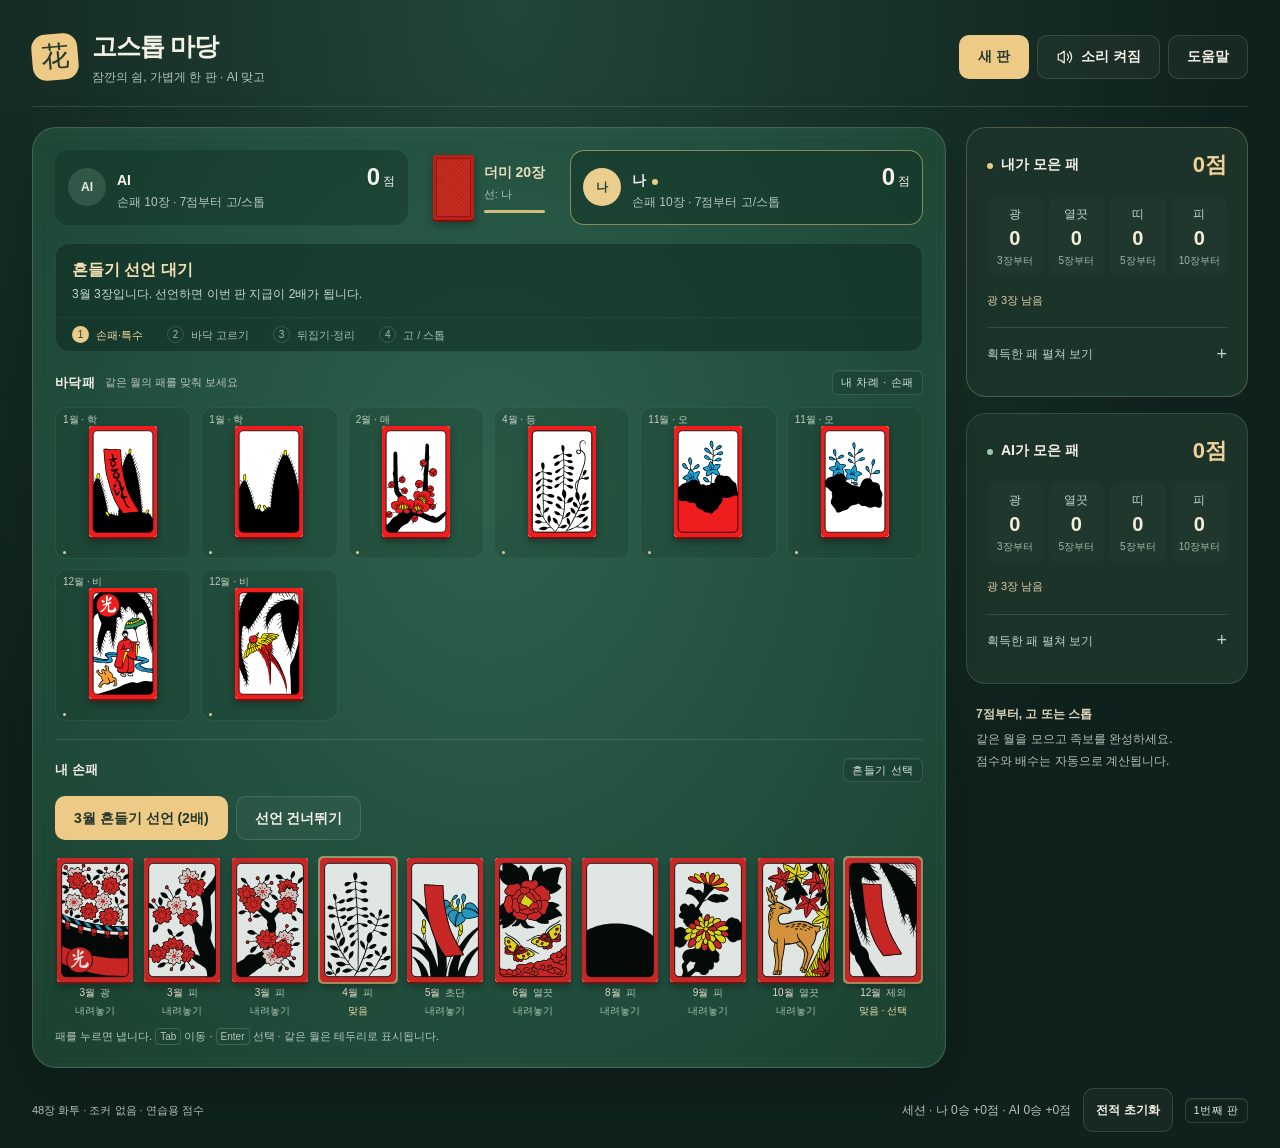
==== commit ca4147a0: "Update hidden go-stop game with traditional hwatu artwork and improved UI" ====
--- a/static/inkstone/maru/index.html
+++ b/static/inkstone/maru/index.html
@@ -2,658 +2,12 @@
 <html lang="ko">
 <head>
 <meta charset="UTF-8">
-<meta name="viewport" content="width=device-width, initial-scale=1.0, viewport-fit=cover, user-scalable=no">
 <meta name="robots" content="noindex, nofollow, noarchive">
+<meta name="viewport" content="width=device-width, initial-scale=1.0, viewport-fit=cover">
 <link rel="icon" href="data:,">
 <title>고스톱 마당</title>
 <style>
-:root {
-  --bg: #2b160f;
-  --felt: #23533d;
-  --felt-2: #163827;
-  --felt-glow: rgba(255, 233, 176, 0.16);
-  --panel: rgba(17, 28, 23, 0.9);
-  --panel-soft: rgba(27, 42, 34, 0.82);
-  --ink: #f7f0e4;
-  --muted: #c8bda7;
-  --gold: #f2c56b;
-  --gold-2: #a76d1f;
-  --red: #cf594c;
-  --blue: #4a7fcc;
-  --shadow: rgba(0, 0, 0, 0.42);
-  --surface-line: rgba(255,255,255,0.08);
-  --surface-glow: rgba(255,244,208,0.12);
-  --shadow-soft: rgba(0,0,0,0.28);
-  --shadow-strong: rgba(0,0,0,0.42);
-  --good: #7fc39d;
-  --good-soft: rgba(127,195,157,0.16);
-  --warn-soft: rgba(207,89,76,0.18);
-  --blue-soft: rgba(74,127,204,0.18);
-  --card-w: clamp(52px, min(6.3vw, 8.8vh), 86px);
-  --card-h: calc(var(--card-w) * 1.6);
-  --card-field-scale: 1.03;
-  --card-player-scale: 1.12;
-  --card-opponent-scale: 0.68;
-  --card-stock-scale: 0.86;
-  --radius: 15px;
-}
-
-* { box-sizing: border-box; }
-html, body { margin: 0; height: 100%; background: radial-gradient(circle at top, #5f3a21 0%, var(--bg) 38%, #120906 100%); color: var(--ink); font-family: "Palatino Linotype", Georgia, serif; }
-body { overflow: hidden; touch-action: manipulation; }
-button { font: inherit; }
-
-.app {
-  height: 100dvh;
-  min-height: 100dvh;
-  padding: 8px;
-  display: flex;
-  flex-direction: column;
-  gap: 8px;
-  overflow: hidden;
-  background:
-    radial-gradient(circle at 50% 44%, rgba(255,243,204,0.08), transparent 20%),
-    radial-gradient(circle at 20% 10%, rgba(255,255,255,0.08), transparent 22%),
-    radial-gradient(circle at 80% 14%, rgba(255,255,255,0.06), transparent 18%),
-    linear-gradient(180deg, rgba(255,255,255,0.06), transparent 18%),
-    linear-gradient(135deg, rgba(255,255,255,0.025) 25%, transparent 25%) 0 0 / 18px 18px,
-    linear-gradient(315deg, rgba(0,0,0,0.06) 25%, transparent 25%) 0 0 / 18px 18px,
-    radial-gradient(circle at center, #336b4f 0%, var(--felt) 42%, var(--felt-2) 100%);
-}
-
-.topbar, .footerbar {
-  display: flex;
-  align-items: center;
-  justify-content: space-between;
-  gap: 8px;
-  padding: 7px 9px;
-  border-radius: 18px;
-  background: linear-gradient(180deg, rgba(23, 36, 30, 0.96), rgba(14, 24, 20, 0.92));
-  border: 1px solid rgba(255,255,255,0.08);
-  box-shadow: 0 16px 34px var(--shadow);
-}
-.footerbar { flex-wrap: wrap; }
-
-.titlebox h1 { margin: 0; font-size: clamp(19px, 2.5vw, 27px); letter-spacing: 0.05em; color: #fff1cb; line-height: 1; }
-.titlebox p { margin: 1px 0 0; color: var(--muted); font-size: 10px; letter-spacing: 0.11em; text-transform: uppercase; }
-
-.controls { display: flex; gap: 7px; flex-wrap: wrap; justify-content: flex-end; }
-.btn {
-  padding: 7px 11px;
-  border-radius: 999px;
-  border: 1px solid rgba(255,255,255,0.12);
-  color: var(--ink);
-  background: linear-gradient(180deg, rgba(242,197,107,0.22), rgba(167,109,31,0.12));
-  box-shadow: inset 0 1px 0 rgba(255,255,255,0.12), 0 6px 12px rgba(0,0,0,0.18);
-  cursor: pointer;
-}
-.btn:hover, .btn:active { transform: translateY(-1px); }
-.btn.alt { background: linear-gradient(180deg, rgba(255,255,255,0.12), rgba(255,255,255,0.04)); }
-.btn.warn { background: linear-gradient(180deg, rgba(207,89,76,0.25), rgba(207,89,76,0.1)); }
-.btn.compact { padding: 6px 10px; font-size: 11px; }
-
-.layout {
-  display: grid;
-  grid-template-columns: minmax(0, 1fr);
-  gap: 8px;
-  min-height: 0;
-  flex: 1;
-  overflow: hidden;
-}
-
-.table-wrap {
-  position: relative;
-  border-radius: 24px;
-  border: 1px solid var(--surface-line);
-  background:
-    radial-gradient(circle at 50% 48%, rgba(255,240,194,0.12), transparent 24%),
-    radial-gradient(circle at 50% 46%, rgba(78,133,102,0.18), transparent 54%),
-    linear-gradient(180deg, rgba(255,255,255,0.04), rgba(0,0,0,0.16)),
-    radial-gradient(circle at center, rgba(27,67,49,0.98), rgba(15,39,29,1));
-  box-shadow: inset 0 0 0 1px rgba(255,255,255,0.04), 0 28px 46px rgba(0,0,0,0.38);
-  padding: 14px;
-  display: flex;
-  flex-direction: column;
-  gap: 8px;
-  min-height: 0;
-  overflow: hidden;
-  isolation: isolate;
-}
-
-.table-wrap::before {
-  content: "";
-  position: absolute;
-  inset: 18px;
-  border-radius: 24px;
-  background:
-    radial-gradient(circle at 50% 46%, rgba(255,233,176,0.08), transparent 22%),
-    linear-gradient(180deg, rgba(255,255,255,0.025), transparent 34%);
-  opacity: 0.55;
-  pointer-events: none;
-}
-
-.table-wrap > :not(.ring) {
-  position: relative;
-  z-index: 1;
-}
-
-.ring {
-  position: absolute;
-  inset: 10px;
-  border-radius: 20px;
-  border: 1px solid rgba(255,255,255,0.04);
-  pointer-events: none;
-  z-index: 0;
-}
-
-.statusbar {
-  display: grid;
-  grid-template-columns: 1fr auto 1fr;
-  align-items: center;
-  gap: 10px;
-}
-
-.table-rhythm {
-  display: grid;
-  grid-template-columns: minmax(0, 1fr);
-  gap: 0;
-  align-items: stretch;
-}
-
-.turn-flow,
-.turn-note {
-  border-radius: 18px;
-  background: linear-gradient(180deg, rgba(14, 23, 19, 0.72), rgba(8, 13, 11, 0.58));
-  border: 1px solid rgba(255,255,255,0.06);
-  box-shadow: inset 0 1px 0 rgba(255,255,255,0.03), 0 10px 18px rgba(0,0,0,0.14);
-}
-
-.turn-flow {
-  display: grid;
-  grid-template-columns: repeat(4, minmax(0, 1fr));
-  gap: 6px;
-  padding: 7px 8px;
-}
-
-.flow-step {
-  min-width: 0;
-  padding: 6px 7px;
-  border-radius: 12px;
-  background: rgba(255,255,255,0.03);
-  border: 1px solid rgba(255,255,255,0.05);
-  display: flex;
-  gap: 6px;
-  align-items: flex-start;
-  opacity: 0.62;
-  transition: opacity 180ms ease, transform 180ms ease, box-shadow 180ms ease, border-color 180ms ease;
-}
-
-.flow-step strong,
-.flow-step span {
-  display: block;
-}
-
-.flow-step strong {
-  color: #fff0c3;
-  font-size: 10px;
-  letter-spacing: 0.03em;
-}
-
-.flow-step span {
-  margin-top: 2px;
-  color: var(--muted);
-  font-size: 9px;
-  line-height: 1.25;
-}
-
-.flow-step > div > span {
-  display: none;
-}
-
-.flow-index {
-  flex: 0 0 auto;
-  width: 16px;
-  height: 16px;
-  border-radius: 999px;
-  display: grid;
-  place-items: center;
-  background: rgba(255,255,255,0.08);
-  color: #fff4cf;
-  font-size: 10px;
-  font-weight: 700;
-}
-
-.flow-step.active {
-  opacity: 1;
-  transform: translateY(-1px);
-  border-color: rgba(242,197,107,0.46);
-  box-shadow: 0 0 0 1px rgba(242,197,107,0.18), 0 10px 18px rgba(0,0,0,0.18), inset 0 1px 0 rgba(255,255,255,0.06);
-}
-
-.flow-step.active .flow-index {
-  background: rgba(242,197,107,0.2);
-  box-shadow: 0 0 0 1px rgba(242,197,107,0.32);
-}
-
-.flow-step.special-active {
-  border-color: rgba(207,89,76,0.42);
-  box-shadow: 0 0 0 1px rgba(207,89,76,0.2), 0 10px 18px rgba(0,0,0,0.18), inset 0 1px 0 rgba(255,255,255,0.05);
-}
-
-.flow-step.special-active .flow-index {
-  background: rgba(207,89,76,0.18);
-  box-shadow: 0 0 0 1px rgba(207,89,76,0.34);
-}
-
-.turn-note {
-  display: none;
-}
-
-.turn-note strong {
-  display: block;
-  color: #fff0c6;
-  font-size: 12px;
-}
-
-.turn-note span {
-  display: block;
-  margin-top: 3px;
-  color: var(--muted);
-  font-size: 11px;
-  line-height: 1.35;
-}
-
-.turn-note-chips {
-  display: flex;
-  flex-wrap: wrap;
-  gap: 6px;
-}
-
-.note-chip,
-.progress-pill,
-.capture-chip,
-.slot-chip,
-.stock-alert,
-.capture-total {
-  display: inline-flex;
-  align-items: center;
-  gap: 4px;
-  padding: 3px 8px;
-  border-radius: 999px;
-  font-size: 10px;
-  letter-spacing: 0.04em;
-  border: 1px solid rgba(255,255,255,0.08);
-}
-
-.note-chip {
-  background: rgba(255,255,255,0.06);
-  color: #f7eed9;
-}
-
-.note-chip.warn,
-.stock-alert.low,
-.stock-alert.critical {
-  background: var(--warn-soft);
-  color: #ffd8cb;
-  border-color: rgba(207,89,76,0.28);
-}
-
-.note-chip.alert {
-  background: rgba(242,197,107,0.16);
-  color: #ffe9b5;
-  border-color: rgba(242,197,107,0.26);
-}
-
-.note-chip.calm,
-.stock-alert.calm {
-  background: rgba(255,255,255,0.06);
-  color: #f7eed9;
-}
-
-.note-chip.info,
-.stock-alert.mid {
-  background: var(--blue-soft);
-  color: #dbe7ff;
-  border-color: rgba(74,127,204,0.28);
-}
-
-.player-strip {
-  padding: 9px 12px;
-  border-radius: 16px;
-  background: linear-gradient(180deg, rgba(16, 25, 21, 0.74), rgba(9, 15, 13, 0.62));
-  border: 1px solid rgba(255,255,255,0.08);
-  box-shadow: inset 0 1px 0 rgba(255,255,255,0.03), 0 10px 18px rgba(0,0,0,0.14);
-}
-.player-strip strong { display: block; color: #ffe7a7; font-size: 13px; margin-bottom: 2px; }
-.player-strip span { color: var(--muted); font-size: 11px; }
-.player-strip.active { box-shadow: 0 0 0 1px rgba(242,197,107,0.38), 0 0 28px rgba(242,197,107,0.16), 0 12px 22px rgba(0,0,0,0.18); }
-
-.strip-top {
-  display: flex;
-  align-items: center;
-  justify-content: space-between;
-  gap: 8px;
-  flex-wrap: wrap;
-}
-
-.strip-score {
-  color: #fff3ca;
-  font-size: 12px;
-  font-weight: 700;
-}
-
-.strip-progress {
-  display: flex;
-  flex-wrap: wrap;
-  gap: 5px;
-  margin-top: 5px;
-}
-
-.progress-pill {
-  background: rgba(255,255,255,0.06);
-  color: #f0e5ce;
-}
-
-.progress-pill.ready,
-.capture-chip.ready,
-.capture-total.ready {
-  background: var(--good-soft);
-  color: #e6fff2;
-  border-color: rgba(127,195,157,0.28);
-}
-
-.progress-pill.near,
-.capture-chip.near,
-.capture-total.near {
-  background: rgba(242,197,107,0.16);
-  color: #ffefc1;
-  border-color: rgba(242,197,107,0.26);
-}
-
-.strip-hint {
-  display: block;
-  margin-top: 6px;
-  color: #e9d8b2;
-  line-height: 1.3;
-}
-
-.stock {
-  display: flex;
-  align-items: center;
-  justify-content: center;
-  gap: 8px;
-  padding: 8px 12px;
-  border-radius: 16px;
-  background: linear-gradient(180deg, rgba(14, 22, 19, 0.64), rgba(8, 12, 11, 0.5));
-  border: 1px solid rgba(255,255,255,0.06);
-  box-shadow: inset 0 1px 0 rgba(255,255,255,0.03), 0 10px 16px rgba(0,0,0,0.14);
-}
-
-.stock-copy {
-  min-width: 110px;
-  display: flex;
-  flex-direction: column;
-  gap: 4px;
-}
-
-.stock-copy strong {
-  color: #fff2c6;
-  font-size: 13px;
-}
-
-.stock-top {
-  display: flex;
-  align-items: center;
-  gap: 6px;
-  flex-wrap: wrap;
-}
-
-.stock-sub {
-  color: var(--muted);
-  font-size: 11px;
-}
-
-.stock-meter {
-  width: 100%;
-  height: 7px;
-  border-radius: 999px;
-  background: rgba(255,255,255,0.08);
-  overflow: hidden;
-}
-
-.stock-meter-fill {
-  display: block;
-  height: 100%;
-  border-radius: inherit;
-  background: linear-gradient(90deg, rgba(127,195,157,0.94), rgba(242,197,107,0.96));
-}
-
-.stock-meter-fill.mid {
-  background: linear-gradient(90deg, rgba(74,127,204,0.9), rgba(242,197,107,0.92));
-}
-
-.stock-meter-fill.low,
-.stock-meter-fill.critical {
-  background: linear-gradient(90deg, rgba(207,89,76,0.94), rgba(242,197,107,0.92));
-}
-
-.table-center {
-  display: grid;
-  grid-template-columns: 1fr minmax(124px, 170px);
-  gap: 12px;
-  align-items: stretch;
-  flex: 1;
-  min-height: 0;
-}
-
-.table-center > div:first-child {
-  min-height: 0;
-  display: flex;
-  flex-direction: column;
-  gap: 10px;
-  padding: 4px 2px 2px;
-  border-radius: 22px;
-  background: transparent;
-  border: 0;
-  box-shadow: none;
-}
-
-.field-grid {
-  min-height: 0;
-  display: grid;
-  grid-template-columns: repeat(4, minmax(0, 1fr));
-  gap: 12px;
-  align-content: start;
-}
-
-.field-slot {
-  min-height: calc((var(--card-h) * var(--card-field-scale)) + 30px);
-  border-radius: 20px;
-  background: rgba(255,255,255,0.03);
-  border: 1px solid rgba(255,255,255,0.05);
-  padding: 10px 8px;
-  display: flex;
-  justify-content: center;
-  align-items: center;
-  position: relative;
-  box-shadow: inset 0 1px 0 rgba(255,255,255,0.025), inset 0 -10px 16px rgba(0,0,0,0.08);
-}
-
-.field-slot.hot {
-  box-shadow: 0 0 0 1px rgba(242,197,107,0.18), 0 10px 18px rgba(0,0,0,0.16), inset 0 1px 0 rgba(255,255,255,0.03), inset 0 -10px 16px rgba(0,0,0,0.08);
-}
-
-.field-slot.stacked {
-  background: linear-gradient(180deg, rgba(255,255,255,0.05), rgba(255,255,255,0.025));
-  border-color: rgba(255,255,255,0.09);
-}
-
-.slot-meta,
-.slot-foot {
-  position: absolute;
-  left: 8px;
-  right: 8px;
-  display: flex;
-  align-items: center;
-  justify-content: space-between;
-  gap: 6px;
-  pointer-events: none;
-}
-
-.slot-meta { top: 7px; }
-.slot-foot { bottom: 6px; }
-
-.slot-month,
-.slot-foot span {
-  color: rgba(247,240,228,0.72);
-  font-size: 10px;
-  letter-spacing: 0.05em;
-}
-
-.slot-chip {
-  background: rgba(255,255,255,0.07);
-  color: #fff1c9;
-}
-
-.slot-chip.stack-human {
-  background: var(--good-soft);
-  color: #ebfff3;
-  border-color: rgba(127,195,157,0.28);
-}
-
-.slot-chip.stack-ai {
-  background: rgba(74,127,204,0.18);
-  color: #e5edff;
-  border-color: rgba(74,127,204,0.28);
-}
-
-.pile-indicator {
-  display: inline-flex;
-  gap: 3px;
-  align-items: center;
-}
-
-.pile-dot {
-  width: 5px;
-  height: 5px;
-  border-radius: 999px;
-  background: rgba(255,255,255,0.22);
-}
-
-.pile-dot.on {
-  background: rgba(242,197,107,0.88);
-  box-shadow: 0 0 8px rgba(242,197,107,0.35);
-}
-
-.field-slot.targetable { box-shadow: 0 0 0 2px rgba(242,197,107,0.72), 0 0 22px rgba(242,197,107,0.22), inset 0 1px 0 rgba(255,255,255,0.06); cursor: pointer; }
-.field-slot.targetable::after {
-  content: "선택";
-  position: absolute;
-  top: 6px;
-  left: 50%;
-  transform: translateX(-50%);
-  font-size: 10px;
-  color: #fff7de;
-  background: rgba(242,197,107,0.2);
-  border: 1px solid rgba(242,197,107,0.5);
-  padding: 2px 6px;
-  border-radius: 999px;
-}
-
-.capture-column { display: flex; flex-direction: column; gap: 10px; }
-.capture-box {
-  border-radius: 20px;
-  background: linear-gradient(180deg, rgba(15, 23, 19, 0.82), rgba(10, 16, 13, 0.68));
-  border: 1px solid rgba(255,255,255,0.07);
-  padding: 10px;
-  box-shadow: inset 0 1px 0 rgba(255,255,255,0.03), 0 12px 20px rgba(0,0,0,0.16);
-}
-.capture-box.mine { border-color: rgba(242,197,107,0.18); }
-.capture-box.theirs { opacity: 0.92; }
-.capture-box h3 { margin: 0 0 6px; font-size: 12px; color: #ffe5a0; letter-spacing: 0.05em; }
-
-.capture-head {
-  display: flex;
-  align-items: center;
-  justify-content: space-between;
-  gap: 8px;
-  margin-bottom: 6px;
-}
-
-.capture-head h3 { margin: 0; }
-
-.capture-total {
-  background: rgba(255,255,255,0.06);
-  color: #fff1c8;
-}
-
-.capture-summary {
-  display: flex;
-  flex-wrap: wrap;
-  gap: 5px;
-  margin-bottom: 8px;
-}
-
-.capture-chip {
-  background: rgba(255,255,255,0.05);
-  color: #efe1c8;
-}
-
-.capture-chip.hint {
-  background: rgba(242,197,107,0.12);
-  color: #ffe8b2;
-  border-color: rgba(242,197,107,0.22);
-}
-
-.capture-mini { display: flex; flex-wrap: wrap; gap: 6px; }
-
-.hand-zone, .opponent-zone {
-  display: flex;
-  flex-direction: column;
-  border-radius: 20px;
-  border: 1px solid rgba(255,255,255,0.07);
-  box-shadow: inset 0 1px 0 rgba(255,255,255,0.04), 0 18px 30px rgba(0,0,0,0.18);
-}
-
-.opponent-zone {
-  display: none;
-}
-
-.hand-zone {
-  gap: 10px;
-  padding: 12px 14px 10px;
-  background:
-    radial-gradient(circle at 50% 0%, rgba(255,245,208,0.05), transparent 45%),
-    linear-gradient(180deg, rgba(32, 45, 38, 0.86), rgba(12, 20, 17, 0.92));
-  border-color: rgba(255,255,255,0.09);
-  box-shadow: inset 0 1px 0 rgba(255,255,255,0.05), 0 22px 34px rgba(0,0,0,0.2), 0 0 0 1px rgba(255,231,173,0.05);
-}
-
-.section-head {
-  display: flex;
-  justify-content: space-between;
-  align-items: center;
-  gap: 8px;
-}
-
-.section-head strong {
-  color: #fff1c7;
-  font-size: 13px;
-  letter-spacing: 0.04em;
-}
-
-.hand-row {
-  display: flex;
-  flex-wrap: wrap;
-  gap: clamp(4px, 0.55vw, 8px);
-  align-items: flex-end;
-  align-content: flex-start;
-  min-height: calc((var(--card-h) * var(--card-player-scale)) + 8px);
-  padding-top: 2px;
-}
-
-.hand-row .card,
-.opponent-row .card { flex: 0 0 auto; }
+.card { flex: 0 0 auto; }
 
 .hand-row .card:hover,
 .hand-row .card.selected { z-index: 2; }
@@ -901,144 +255,93 @@
   border-radius: 6px;
 }
 
-.overlay {
-  position: fixed;
-  inset: 0;
-  display: none;
-  align-items: center;
-  justify-content: center;
-  padding: 18px;
-  background: rgba(6,8,7,0.72);
-  z-index: 30;
-}
-.overlay.show { display: flex; }
-
-.modal {
-  width: min(560px, 100%);
-  border-radius: 24px;
-  padding: 20px;
-  background: linear-gradient(180deg, rgba(28,20,15,0.98), rgba(14,11,9,0.98));
-  border: 1px solid rgba(255,255,255,0.08);
-  box-shadow: 0 26px 50px rgba(0,0,0,0.45);
-}
-.modal h2 { margin: 0 0 8px; color: #ffe7ad; }
-.modal p { color: var(--muted); line-height: 1.6; }
-
-.go-buttons { display: flex; gap: 10px; flex-wrap: wrap; margin-top: 14px; }
-
-.toast {
-  position: fixed;
-  left: 50%;
-  bottom: 18px;
-  transform: translateX(-50%);
-  background: rgba(15,15,13,0.88);
-  color: #fff2cf;
-  padding: 10px 14px;
-  border-radius: 999px;
-  border: 1px solid rgba(255,255,255,0.12);
-  box-shadow: 0 12px 22px rgba(0,0,0,0.28);
-  pointer-events: none;
-  opacity: 0;
-  transition: opacity 180ms ease, transform 180ms ease;
-}
-.toast.show { opacity: 1; transform: translateX(-50%) translateY(-4px); }
-
-@keyframes pulse {
-  0% { transform: translateY(0) scale(1); }
-  40% { transform: translateY(-8px) scale(1.04); }
-  100% { transform: translateY(0) scale(1); }
-}
-
-@media (max-width: 980px) {
-  .layout { grid-template-columns: 1fr; }
-  .table-rhythm { grid-template-columns: 1fr; }
-  .table-center { grid-template-columns: 1fr; }
-  .table-center > div:first-child { padding: 10px; }
-  .capture-column { display: grid; grid-template-columns: repeat(2, minmax(0, 1fr)); }
-}
-
-@media (min-width: 981px) {
-  .hand-row { justify-content: center; }
-  .opponent-row { flex-wrap: nowrap; justify-content: center; }
-}
-
-@media (max-height: 860px) {
-  :root {
-    --card-w: clamp(44px, min(5.3vw, 7.4vh), 70px);
-    --card-player-scale: 1.08;
-    --card-field-scale: 1;
-    --card-opponent-scale: 0.66;
-    --card-stock-scale: 0.82;
-  }
-  .app { padding: 6px; gap: 6px; }
-  .topbar, .footerbar { padding: 5px 7px; }
-  .titlebox h1 { font-size: clamp(18px, 2.5vw, 24px); }
-  .titlebox p { display: none; }
-  .btn { padding: 7px 10px; }
-  .btn.compact { padding: 5px 8px; font-size: 10px; }
-  .table-wrap { padding: 10px; gap: 5px; }
-  .turn-flow { gap: 5px; padding: 6px 7px; }
-  .flow-step { padding: 6px 7px; }
-  .hand-zone, .panel { padding: 8px 10px; }
-  .field-grid { gap: 8px; }
-  .field-slot { min-height: calc((var(--card-h) * var(--card-field-scale)) + 22px); padding: 8px 6px; }
-  .message-box { min-height: 56px; }
-  .score-line { font-size: 11px; padding: 2px 0; }
-  .capture-box h3, .section-head strong, .panel h3 { font-size: 12px; }
-  #footerText { display: none; }
-  .footerbar { justify-content: flex-end; }
-}
-
-@media (max-width: 720px) {
-  :root {
-    --card-w: clamp(44px, min(10.6vw, 7.4vh), 66px);
-    --card-player-scale: 1.05;
-    --card-field-scale: 0.99;
-    --card-opponent-scale: 0.64;
-    --card-stock-scale: 0.8;
-  }
-  .app { height: auto; min-height: 100dvh; padding: 6px; overflow: visible; }
-  .topbar, .footerbar, .panel, .table-wrap { border-radius: 18px; }
-  .mobile-hud { display: block; }
-  .statusbar { grid-template-columns: 1fr; }
-  .turn-flow { grid-template-columns: repeat(2, minmax(0, 1fr)); }
-  .field-grid { grid-template-columns: repeat(3, minmax(0, 1fr)); }
-  .field-grid { gap: 8px; }
-  .field-slot { min-height: calc((var(--card-h) * var(--card-field-scale)) + 20px); padding: 8px 6px; }
-  .capture-column { grid-template-columns: 1fr; }
-  .controls { justify-content: stretch; }
-  .controls .btn { flex: 1 1 auto; }
-  .topbar { flex-direction: column; align-items: stretch; }
-  .titlebox p { display: none; }
-  .titlebox h1 { font-size: 21px; }
-  .layout { overflow: visible; flex: none; }
-  .table-wrap { overflow: visible; }
-  .table-center > div:first-child { padding: 2px 0 0; }
-  .hand-zone { padding: 10px; }
-  .strip-top { align-items: flex-start; }
-  .sidebar { display: none; }
-  body { overflow-y: auto; }
-  .footerbar { justify-content: center; }
-  .footer-meta { justify-content: center; }
-  .footer-session { white-space: normal; text-align: center; }
-}
+
+:root {
+  color-scheme: dark;
+  --bg:#0f211c; --felt:#204c3e; --ink:#f4f1e7; --muted:#b3c6bc;
+  --gold:#edca85; --gold-2:#9d7137; --good:#a9dab8; --red:#e6a48f;
+  --line:rgba(217,235,219,.14); --good-soft:rgba(164,218,183,.12);
+  --card-w:68px; --card-h:108px; --card-player-scale:1.12; --card-field-scale:1;
+  --card-stock-scale:.6; --card-opponent-scale:.55;
+  --shadow-soft:rgba(0,0,0,.2); --shadow-strong:rgba(0,0,0,.3);
+}
+*{box-sizing:border-box}html{min-height:100%;background:var(--bg)}
+body{margin:0;color:var(--ink);font:14px/1.5 -apple-system,BlinkMacSystemFont,"Apple SD Gothic Neo","Noto Sans KR","Malgun Gothic",sans-serif;background:radial-gradient(ellipse at 40% 0%,#234638 0,transparent 65%);min-height:100dvh}
+button{font:inherit}button,summary{-webkit-tap-highlight-color:transparent;touch-action:manipulation}button{cursor:pointer}button:disabled{cursor:default}
+:focus-visible{outline:3px solid var(--gold);outline-offset:4px}button:disabled{opacity:.62}button:focus:not(:focus-visible){outline:none}
+.app{max-width:1460px;margin:auto;padding:28px 32px max(16px,env(safe-area-inset-bottom));display:flex;flex-direction:column;gap:20px}
+.topbar{display:flex;align-items:center;justify-content:space-between;gap:20px;padding:0 0 20px;border-bottom:1px solid var(--line)}
+.titlebox{display:flex;align-items:center;gap:14px}.brand-seal{width:46px;height:46px;display:grid;place-items:center;background:var(--gold);color:#243b2e;border-radius:14px;font:28px Georgia,serif;transform:rotate(-5deg)}
+h1{margin:0;font-size:25px;font-weight:750;letter-spacing:-1px}.titlebox p{margin:2px 0 0;font-size:12px;color:var(--muted)}
+.controls{display:flex;gap:8px;align-items:center}.btn{min-height:44px;padding:10px 18px;border:1px solid transparent;border-radius:10px;background:var(--gold);color:#24382b;font-weight:700;transition:background .18s,box-shadow .18s}
+.btn:hover{background:#f8dba5}.btn.alt{background:rgba(255,255,255,.04);border-color:var(--line);color:var(--ink)}.btn.alt:hover{background:rgba(255,255,255,.1)}.btn.warn{background:#ba533f;color:#fff9ef}.btn.compact{font-size:12px;min-height:44px;padding:8px 12px}
+.layout{display:grid;grid-template-columns:minmax(0,1fr) 282px;gap:20px;align-items:start}
+.table-wrap{min-width:0;position:relative;display:flex;flex-direction:column;gap:18px;padding:22px;border:1px solid rgba(207,226,207,.2);border-radius:24px;background:radial-gradient(ellipse at 50% 38%,#2d624d 0%,#224f3e 55%,#1b402f 100%);box-shadow:0 16px 50px #0003,inset 0 0 0 5px #ffffff03}
+.ring{position:absolute;inset:8px;border:1px solid #ffffff07;border-radius:18px;pointer-events:none}.statusbar{display:grid;grid-template-columns:1fr 130px 1fr;gap:16px;align-items:center}
+.player-strip{display:flex;gap:11px;align-items:center;padding:12px;border:1px solid transparent;border-radius:14px;background:#0b251b55;min-width:0}.player-strip.active{border-color:#e9cc8588;background:#12312588}
+.avatar{display:grid;place-items:center;flex:0 0 38px;width:38px;height:38px;border-radius:50%;font-size:12px;font-weight:750;background:#315847;color:#e4f0e5}.avatar.me{background:#e9ce90;color:#26402e}.strip-copy{min-width:0;flex:1}.strip-top{display:flex;gap:8px;align-items:baseline;justify-content:space-between}.strip-top strong{font-size:14px}.strip-score{font-size:24px;font-weight:750;color:var(--ink);font-variant-numeric:tabular-nums;line-height:1.2}.strip-score small{font-size:12px;font-weight:500;margin-left:3px}.strip-copy>span{color:var(--muted);font-size:12px}.turn-dot{display:inline-block;width:6px;height:6px;border-radius:50%;background:var(--gold);margin-left:6px}
+.stock{display:flex;align-items:center;gap:10px;justify-content:center}.stock-copy{min-width:0}.stock-top strong{font-size:14px;color:#e9dec0}.stock-sub{font-size:11px;color:var(--muted);margin-top:3px}.stock-meter{height:3px;border-radius:3px;background:#ffffff16;margin-top:8px}.stock-meter-fill{display:block;height:100%;background:#d1bc80;border-radius:inherit}.stock-meter-fill.low,.stock-meter-fill.critical{background:#f2ad8c}
+.table-rhythm{border:1px solid #d5e8d21a;border-radius:14px;background:#102e2399;overflow:hidden}.turn-note{padding:14px 16px;display:flex;align-items:center;justify-content:space-between;gap:14px}.turn-note strong{font-size:16px;color:#f5e1b4;display:block}.turn-note span{font-size:12px;color:#c7d8cb;display:block;margin-top:3px}.turn-note-chips{display:none}.turn-flow{display:flex;border-top:1px solid #ffffff0a;padding:8px 16px;gap:24px}.flow-step{display:flex;align-items:center;gap:7px;color:#a6bdb0;font-size:11px}.flow-step.active{color:#f5dea7}.flow-step strong{font-weight:500}.flow-step>div>span{display:none}.flow-index{font-size:10px;width:17px;height:17px;display:grid;place-items:center;border:1px solid #ffffff26;border-radius:50%}.flow-step.active .flow-index{background:#e7cb89;color:#224230;border-color:transparent}
+.table-center{min-width:0}.section-head{display:flex;justify-content:space-between;align-items:center;gap:12px;margin-bottom:12px}.section-head strong{font-size:13px;letter-spacing:.02em}.badge{display:inline-flex;align-items:center;border:1px solid #e4eddc24;border-radius:6px;background:#142e2344;padding:3px 8px;font-size:11px;color:#d8e5d9}.field-label{display:flex;gap:10px;align-items:center}.section-caption{font-size:11px;color:var(--muted)}
+.field-grid{display:grid;grid-template-columns:repeat(6,minmax(0,1fr));gap:10px;align-content:start;min-height:270px}.field-slot{padding:18px 4px 20px;position:relative;display:flex;align-items:center;justify-content:center;min-height:136px;background:#17392c44;border:1px solid #d3e5cd14;border-radius:12px;color:inherit;font:inherit;transition:background .18s,border-color .18s}.field-slot.hot{background:#ffffff07}.field-slot.preview{border-color:#efd08b;background:#dbc48d18}.field-slot.targetable{border:2px solid var(--gold);background:#e3cf901b;cursor:pointer}.field-slot.targetable::after{content:'선택';position:absolute;bottom:4px;font-size:10px;background:var(--gold);color:#26402c;border-radius:4px;padding:0 6px}.field-slot.targetable:hover{background:#f2d1882b}.field-slot:disabled{opacity:1}.field-slot.empty{grid-column:1/-1;min-height:220px;border-style:dashed;color:var(--muted)}
+.slot-meta,.slot-foot{position:absolute;left:7px;right:7px;display:flex;align-items:center;justify-content:space-between;gap:4px;pointer-events:none;font-size:10px;color:#bfcec0}.slot-meta{top:4px}.slot-foot{bottom:4px}.slot-chip{font-size:10px;color:#f4d69c}.slot-foot>span:first-child{display:none}.pile-indicator{display:flex;gap:3px}.pile-dot{width:3px;height:3px;background:#dfcd98;border-radius:50%}.pile{position:relative;width:calc(var(--card-w) + 16px);height:var(--card-h);display:flex;justify-content:center;align-items:center}.pile-card{position:absolute}
+.hand-zone{padding-top:18px;border-top:1px solid #dfebd521}.hand-zone .section-head{margin-bottom:2px}.hand-row{display:grid;grid-template-columns:repeat(10,minmax(0,1fr));gap:8px;align-items:start;padding-top:18px;min-height:144px}.hand-item{min-width:0;display:flex;flex-direction:column;align-items:center;gap:7px}.hand-item .card{max-width:100%}.match-hint{color:#f2dfaa;font-size:11px;min-height:17px;white-space:nowrap}.match-hint.no-match{color:#a9c1b0}.hand-row .card.matched{box-shadow:0 0 0 1px #f3d79a99,0 7px 16px #0003}.hand-row .card.selected{transform:translateY(-7px);box-shadow:0 0 0 3px var(--gold)}.hand-row .card:disabled{opacity:.78;filter:saturate(.78)}.hand-row .card:focus-visible{outline-offset:5px}.hand-helper{margin:10px 0 0;color:var(--muted);font-size:11px}.key{display:inline-block;border:1px solid #ffffff26;border-radius:4px;padding:0 4px;font-size:10px}#specialActions{display:flex;gap:8px;flex-wrap:wrap}#specialActions:empty{display:none}#specialActions:not(:empty){padding-top:12px}
+.capture-column{display:flex;flex-direction:column;gap:16px}.capture-box{padding:20px;border:1px solid var(--line);border-radius:20px;background:#1c332a}.capture-box.mine{border-color:#dbcb9844}.capture-head{display:flex;align-items:center;justify-content:space-between;gap:8px;margin-bottom:16px}.capture-head h3{margin:0;font-size:14px;font-weight:650}.capture-head h3::before{content:'';display:inline-block;width:6px;height:6px;background:#a2c5b0;border-radius:50%;margin-right:8px}.capture-box.mine h3::before{background:var(--gold)}.capture-total{font-size:22px;font-weight:750;color:#f0d299}.capture-summary{display:grid;grid-template-columns:repeat(4,minmax(0,1fr));gap:6px}.progress-pill{display:flex;flex-direction:column;align-items:center;justify-content:center;padding:8px 2px;border-radius:8px;background:#ffffff05;font-size:12px;color:#c5d5c9}.progress-pill b{font-size:20px;color:#f3eddb;font-weight:600}.progress-pill small{font-size:10px;color:#9fb8a6}.progress-pill.ready{background:#bad9a31a}.progress-pill.ready b{color:#d1e8aa}.progress-pill.near{background:#e7c57714}.capture-chip{font-size:11px;grid-column:span 2;border-radius:6px;padding:5px 7px;background:#ffffff07;color:#d8e5d8;text-align:center}.capture-chip.hint{grid-column:1/-1;margin-top:5px;color:#dcd0aa;background:transparent;text-align:left;padding-left:0}.capture-details{border-top:1px solid var(--line);margin-top:14px;padding-top:4px}.capture-details summary{cursor:pointer;min-height:44px;display:flex;align-items:center;justify-content:space-between;color:#c1d2c6;font-size:12px;list-style:none}.capture-details summary::after{content:'+';font-size:18px}.capture-details[open] summary::after{content:'−'}.capture-details summary::-webkit-details-marker{display:none}.capture-mini{display:flex;gap:5px;flex-wrap:wrap;max-height:240px;overflow-y:auto;padding:3px 2px 8px}.capture-empty{font-size:12px;color:#a8c0ae;line-height:1.7}.side-note{padding:4px 10px;color:#aec2b3;font-size:12px;line-height:1.8}.side-note strong{color:#ded4b9;font-size:12px}.side-note p{margin:4px 0 0}
+.footerbar{display:flex;align-items:center;justify-content:space-between;gap:16px;color:var(--muted);font-size:11px}.footer-meta{display:flex;align-items:center;gap:12px;flex-wrap:wrap}.footer-session{font-size:12px}.sidebar,.mobile-hud,.opponent-zone{display:none}.score-line{display:flex;justify-content:space-between;padding:6px 0;border-bottom:1px solid var(--line);font-size:13px}.panel{padding:14px;background:#ffffff04;border-radius:12px}.panel+.panel{margin-top:10px}
+.overlay{position:fixed;inset:0;z-index:50;display:none;align-items:center;justify-content:center;background:#081810d9;backdrop-filter:blur(7px);padding:20px}.overlay.show{display:flex}.modal{width:min(540px,100%);max-height:calc(100dvh - 40px);overflow:auto;padding:32px;border:1px solid #dfd5ac33;border-radius:24px;background:#1b3228;box-shadow:0 28px 80px #0005}.modal h2{font-size:25px;letter-spacing:-.6px;margin:0 0 12px}.modal p{color:#c5d6c9;line-height:1.8;font-size:14px}.modal-eyebrow{display:block;color:var(--gold);font-size:11px;letter-spacing:.14em;margin-bottom:10px}.go-buttons{display:flex;gap:10px;margin-top:24px}.go-buttons .btn{flex:1}.decision-btn{text-align:left;padding:16px 18px}.decision-btn strong,.decision-btn span{display:block}.decision-btn strong{font-size:20px}.decision-btn span{font-size:12px;font-weight:500;margin-top:4px}.help-steps{padding:0;list-style:none;counter-reset:steps}.help-steps li{position:relative;padding:10px 0 10px 38px;font-size:13px;color:#c1d2c4;counter-increment:steps}.help-steps li::before{content:counter(steps);position:absolute;left:0;top:12px;width:24px;height:24px;display:grid;place-items:center;background:#e6ce951a;color:var(--gold);border-radius:50%;font-size:11px}.help-steps b{display:block;font-size:14px;color:#f2ebd7;margin-bottom:3px}.help-details{border-top:1px solid var(--line);padding-top:4px}.help-details summary{cursor:pointer;min-height:44px;display:flex;align-items:center;color:#e0cf9e}.help-details ul{font-size:13px;color:#c5d6c9;padding-left:20px;line-height:1.8}.help-tags{display:flex;gap:8px;flex-wrap:wrap}.toast{position:fixed;left:50%;top:22px;max-width:calc(100vw - 32px);transform:translateX(-50%) translateY(-6px);background:#eacb8a;color:#21392a;padding:11px 24px;border-radius:12px;box-shadow:0 6px 30px #0005;z-index:70;pointer-events:none;opacity:0;transition:opacity .2s,transform .2s;font-weight:650}.toast.show{opacity:1;transform:translateX(-50%) translateY(0)}
+@keyframes pulse{0%,100%{filter:brightness(1)}40%{filter:brightness(1.15)}}
+@media(min-width:1250px){.field-grid{grid-template-columns:repeat(6,minmax(0,1fr))}.field-slot{min-height:152px}.hand-row{min-height:155px}}
+@media(max-width:1249px){.app{padding:20px;gap:16px}.layout{grid-template-columns:minmax(0,1fr) 244px;gap:16px}.table-wrap{padding:18px;gap:16px}.capture-box{padding:16px}.statusbar{grid-template-columns:1fr 106px 1fr;gap:8px}.avatar{display:none}.stock .card-back{display:none}.field-grid{grid-template-columns:repeat(5,minmax(0,1fr))}.hand-row{grid-template-columns:repeat(5,minmax(0,1fr));gap:14px 8px}.hand-row .card{--card-size-w:68px;--card-size-h:108px}.hand-item{gap:5px}.turn-flow{gap:14px}}
+@media(max-width:980px){.layout{grid-template-columns:1fr}.capture-column{display:grid;grid-template-columns:1fr 1fr;align-items:start}.side-note{grid-column:1/-1;display:none}.field-grid{grid-template-columns:repeat(6,minmax(0,1fr));min-height:260px}.hand-row{grid-template-columns:repeat(10,minmax(0,1fr));gap:7px}.hand-row .card{--card-size-w:64px;--card-size-h:102px}.avatar{display:grid}.stock .card-back{display:block}.statusbar{grid-template-columns:1fr 130px 1fr}.capture-mini{max-height:190px}}
+@media(max-width:720px){:root{--card-w:60px;--card-h:96px}.app{padding:16px 12px;gap:14px}.topbar{gap:12px;flex-wrap:wrap;padding-bottom:14px}.titlebox{gap:10px}.brand-seal{width:38px;height:38px;font-size:23px;border-radius:11px}h1{font-size:21px}.titlebox p{font-size:11px}.controls{margin-left:auto;gap:6px}.controls .btn{padding:9px 12px;font-size:12px}#muteBtn{font-size:0;width:44px;padding:10px}#muteBtn::before{content:'음';font-size:14px}#muteBtn[aria-pressed=true]::before{content:'끔'}.table-wrap{padding:14px 12px;border-radius:18px;gap:14px}.statusbar{grid-template-columns:1fr 70px 1fr;gap:6px}.player-strip{padding:9px 8px;gap:7px}.avatar{display:none}.strip-score{font-size:21px}.strip-copy>span{font-size:10px}.strip-top strong{font-size:12px}.stock .card-back{display:none}.stock-top strong{font-size:12px}.stock-sub{font-size:10px}.turn-note{padding:12px}.turn-note strong{font-size:14px}.turn-note span{font-size:11px}.turn-flow{padding:7px 12px;gap:12px;justify-content:space-between}.flow-step{font-size:10px;gap:4px}.flow-index{display:none}.field-grid{grid-template-columns:repeat(4,minmax(0,1fr));gap:7px;min-height:248px}.field-slot{min-height:125px;padding-top:16px}.slot-meta{font-size:9px}.slot-foot{display:none}.hand-row{grid-template-columns:repeat(5,minmax(0,1fr));gap:12px 8px;padding-top:14px;min-height:0}.hand-row .card{--card-size-w:62px;--card-size-h:99px}.hand-helper{display:none}.hand-zone{padding-top:14px}.match-hint{font-size:10px}.section-caption{display:none}.section-head{margin-bottom:9px}.capture-column{gap:10px}.capture-box{padding:13px 11px;border-radius:16px}.capture-head{margin-bottom:12px}.capture-head h3{font-size:12px}.capture-total{font-size:19px}.capture-head h3::before{margin-right:5px}.capture-summary{gap:3px}.progress-pill{padding:7px 1px;font-size:10px}.progress-pill b{font-size:17px}.progress-pill small{font-size:9px}.capture-chip.hint{font-size:10px;min-height:30px}.capture-details summary{font-size:11px}.footerbar{justify-content:center}.footer-meta{justify-content:center;gap:6px 12px}.footer-session{font-size:11px}#footerText{display:none}.modal{padding:24px}.go-buttons{flex-wrap:wrap}.decision-btn{min-width:140px}}
+@media(max-width:390px){.titlebox p{display:none}.controls{width:100%;margin:0}.controls .btn{flex:1}#muteBtn{flex:0 0 44px}.app{padding:12px 8px}.field-slot{min-height:119px}.card-field{--card-size-w:56px;--card-size-h:90px}.hand-row .card{--card-size-w:54px;--card-size-h:90px}.strip-copy>span{font-size:9px}.stock-sub{font-size:9px}.turn-flow{gap:7px}.progress-pill small{display:none}}
+@media(prefers-reduced-motion:reduce){*,*::before,*::after{animation:none!important;transition:none!important;scroll-behavior:auto!important}.card.clickable:hover{transform:none}}
+
+.card{padding:0;border:0;border-radius:9px}.card::before{inset:3px;border-radius:6px}.card::after{inset:5px;border-radius:5px}.card-art{inset:19px 6px 17px;border-radius:4px}.card-top,.card-bottom{left:6px;right:6px;letter-spacing:0;font-size:9px}.card-top{top:5px}.card-bottom{bottom:4px}.card-player .card-top,.card-player .card-bottom{font-size:9px}.kind-pill{padding:0 2px;background:none;border:0;box-shadow:none;font-size:8px}.mini-card{width:32px;height:48px;border-radius:5px}.mini-card .card-art{inset:3px;border-radius:3px}.card-back::after{font-size:22px}.card.clickable:hover{transform:translateY(-5px);box-shadow:0 9px 22px #0004}.card>span{display:block}.card-bottom span,.card-top span{display:inline}.modal-open{overflow:hidden}
+
+@media(min-width:981px) and (max-height:820px){
+ .app{padding:16px 24px;gap:12px}.topbar{padding-bottom:12px}.brand-seal{width:40px;height:40px}h1{font-size:22px}.layout{gap:16px}.table-wrap{padding:14px 16px;gap:12px}.statusbar .player-strip{padding:8px 10px}.avatar{width:34px;height:34px;flex-basis:34px}.strip-score{font-size:22px}.turn-note{padding:10px 12px}.turn-note strong{font-size:14px}.turn-note span{font-size:11px}.turn-flow{display:none}.field-grid{grid-template-columns:repeat(8,minmax(0,1fr));min-height:138px;gap:7px}.field-slot{min-height:128px}.card-field{--card-size-w:54px;--card-size-h:86px}.pile{width:64px;height:90px}.hand-zone{padding-top:12px}.hand-row{grid-template-columns:repeat(10,minmax(0,1fr));padding-top:12px;min-height:0;gap:7px}.hand-row .card{--card-size-w:60px;--card-size-h:100px}.hand-helper{display:none}.match-hint{font-size:10px}.capture-box{padding:16px}.capture-head{margin-bottom:10px}.capture-details{margin-top:10px}.capture-column{gap:12px}.footerbar{font-size:10px}
+}
+@media(min-width:981px) and (max-width:1150px) and (max-height:820px){.field-grid{grid-template-columns:repeat(6,minmax(0,1fr))}.hand-row{grid-template-columns:repeat(5,minmax(0,1fr))}}
+
+@media(max-width:720px){.topbar{flex-wrap:nowrap;gap:8px}.titlebox p{display:none}.controls{width:auto;flex-shrink:0;gap:5px}.controls .btn{padding:8px 11px;flex:0 0 auto}#muteBtn{flex:0 0 44px}.turn-flow{display:none}.field-slot{padding:16px 4px 6px;min-height:116px}.field-grid{min-height:232px}.hand-zone .section-head{margin-bottom:0}}
+@media(max-width:390px){.titlebox{gap:8px}.brand-seal{width:32px;height:36px;font-size:22px}.titlebox h1{font-size:19px}.controls .btn{padding:8px 9px}.field-slot{min-height:112px}.pile{height:90px}}
+
+#muteBtn{display:inline-flex;align-items:center;justify-content:center;gap:7px}#muteBtn::before{content:none}.sound-slash{display:none}#muteBtn[aria-pressed=true] .sound-waves{display:none}#muteBtn[aria-pressed=true] .sound-slash{display:block}
+@media(max-width:720px){#muteBtn .sound-label{display:none}}
+
+/* Full-face traditional Hwatu. The source SVG already includes its red border. */
+.card:not(.card-back){padding:0;border:0;border-radius:3px;background:#c4271f;box-shadow:0 2px 0 #70130e,0 5px 9px #0005;isolation:isolate}
+.card:not(.card-back)::before,.card:not(.card-back)::after{display:none}
+.card .card-art,.mini-card .card-art{inset:0;border-radius:2px;background:#fff;box-shadow:none;overflow:hidden}
+.card-art img{display:block;width:100%;height:100%;object-fit:fill;pointer-events:none;user-select:none}
+.card.card-player,.card.card-field{height:auto;aspect-ratio:103.2/168.2}
+.card.card-back{border-radius:3px;background:#bb2018;box-shadow:0 2px 0 #72140c,0 4px 8px #0005}
+.card-back::before{inset:3px;border-radius:1px;background:repeating-linear-gradient(45deg,#ffffff08 0 1px,transparent 1px 3px),repeating-linear-gradient(-45deg,#58090016 0 1px,transparent 1px 3px),#c2281d;box-shadow:inset 0 0 0 1px #90170e}
+.card-back::after{display:none}
+.card.mini-card{width:32px;height:52px;border-radius:2px}
+.hand-item{gap:4px}.hand-caption{display:flex;justify-content:center;gap:5px;align-items:center;font-size:10px;line-height:14px;color:#e4dfcf;white-space:nowrap}
+.hand-caption span:last-child{color:#b9d0bd}.hand-item .match-hint{min-height:14px;line-height:14px;font-size:10px}
+.hand-row .card.matched{box-shadow:0 0 0 2px #ead28ba6,0 2px 0 #70130e,0 5px 9px #0005}
+.hand-row .card.selected{box-shadow:0 0 0 3px var(--gold),0 6px 12px #0005}
+.hand-row .card:disabled{opacity:.86;filter:saturate(.92)}
+.art-credits{font-size:12px;color:#bfd0c3;line-height:1.8}.art-credits a{color:#ebd198;text-underline-offset:3px}
+@media(max-width:390px){.hand-caption{font-size:9px;gap:3px}.hand-item .match-hint{font-size:9px}}
+
 </style>
 </head>
 <body>
 <div class="app">
   <div class="topbar">
-    <div class="titlebox">
-      <h1>고스톱 마당</h1>
-      <p>Matgo baseline · single player · live score</p>
-    </div>
+    <div class="titlebox"><span class="brand-seal" aria-hidden="true">花</span><div><h1>고스톱 마당</h1><p>잠깐의 쉼, 가볍게 한 판 · AI 맞고</p></div></div>
     <div class="controls">
-      <button type="button" class="btn" id="newRoundBtn">새 판 시작</button>
-      <button type="button" class="btn alt" id="muteBtn">소리 켜짐</button>
-      <button type="button" class="btn alt" id="helpBtn">규칙 보기</button>
+      <button type="button" class="btn" id="newRoundBtn">새 판</button>
+      <button type="button" class="btn alt" id="muteBtn" aria-label="효과음 끄기" aria-pressed="false" title="효과음 끄기"><svg viewBox="0 0 24 24" width="18" height="18" fill="none" stroke="currentColor" stroke-width="1.6" stroke-linecap="round" stroke-linejoin="round" aria-hidden="true"><path d="M11 4 6 8H3v8h3l5 4Z"/><path class="sound-waves" d="M15 8a6 6 0 0 1 0 8m3-11a10 10 0 0 1 0 14"/><path class="sound-slash" d="m16 9 6 6m0-6-6 6"/></svg><span class="sound-label">소리 켜짐</span></button>
+      <button type="button" class="btn alt" id="helpBtn">도움말</button>
     </div>
   </div>
 
-  <div class="mobile-hud" aria-live="polite">
+  <div class="mobile-hud" aria-hidden="true">
     <div class="mobile-hud-top">
       <strong id="mobileScoreSummary">점수 준비 중</strong>
       <span class="badge" id="mobileTurnBadge"></span>
@@ -1047,7 +350,7 @@
   </div>
 
   <div class="layout">
-    <div class="table-wrap">
+    <main class="table-wrap" aria-label="고스톱 게임판">
       <div class="ring"></div>
       <div class="statusbar">
         <div class="player-strip" id="aiStrip"></div>
@@ -1056,8 +359,8 @@
       </div>
 
       <div class="table-rhythm">
-        <div class="turn-flow" id="turnFlow"></div>
-        <div class="turn-note" id="turnNote"></div>
+        <div class="turn-note" id="turnNote" role="status" aria-live="polite" aria-atomic="true"></div>
+        <div class="turn-flow" id="turnFlow" aria-label="진행 순서"></div>
       </div>
 
       <div class="opponent-zone">
@@ -1071,30 +374,12 @@
       <div class="table-center">
         <div>
           <div class="section-head">
-            <strong>바닥 패</strong>
+            <div class="field-label"><strong>바닥패</strong><span class="section-caption">같은 월의 패를 맞춰 보세요</span></div>
             <span class="badge" id="turnBadge"></span>
           </div>
           <div class="field-grid" id="field"></div>
         </div>
 
-        <div class="capture-column">
-          <div class="capture-box mine">
-            <div class="capture-head">
-              <h3>내 먹은 패</h3>
-              <span class="capture-total" id="humanCaptureTotal"></span>
-            </div>
-            <div class="capture-summary" id="humanCaptureSummary"></div>
-            <div class="capture-mini" id="humanCapture"></div>
-          </div>
-          <div class="capture-box theirs">
-            <div class="capture-head">
-              <h3>상대 먹은 패</h3>
-              <span class="capture-total" id="aiCaptureTotal"></span>
-            </div>
-            <div class="capture-summary" id="aiCaptureSummary"></div>
-            <div class="capture-mini" id="aiCapture"></div>
-          </div>
-        </div>
       </div>
 
       <div class="hand-zone">
@@ -1102,12 +387,30 @@
           <strong>내 손패</strong>
           <span class="badge" id="promptBadge"></span>
         </div>
-        <div class="hand-row" id="humanHand"></div>
-        <div id="specialActions" style="display:flex;gap:8px;flex-wrap:wrap;margin-top:6px;"></div>
+        <div id="specialActions"></div>
+        <div class="hand-row" id="humanHand"></div><p class="hand-helper">패를 누르면 냅니다. <span class="key">Tab</span> 이동 · <span class="key">Enter</span> 선택 · 같은 월은 테두리로 표시됩니다.</p>
       </div>
-    </div>
-
-    <div class="sidebar">
+    </main>
+        <div class="capture-column">
+          <div class="capture-box mine">
+            <div class="capture-head">
+              <h3>내가 모은 패</h3>
+              <span class="capture-total" id="humanCaptureTotal"></span>
+            </div>
+            <div class="capture-summary" id="humanCaptureSummary"></div>
+            <details class="capture-details"><summary>획득한 패 펼쳐 보기</summary><div class="capture-mini" id="humanCapture"></div></details>
+          </div>
+          <div class="capture-box theirs">
+            <div class="capture-head">
+              <h3>AI가 모은 패</h3>
+              <span class="capture-total" id="aiCaptureTotal"></span>
+            </div>
+            <div class="capture-summary" id="aiCaptureSummary"></div>
+            <details class="capture-details"><summary>획득한 패 펼쳐 보기</summary><div class="capture-mini" id="aiCapture"></div></details>
+          </div>
+        <div class="side-note"><strong>7점부터, 고 또는 스톱</strong><p>같은 월을 모으고 족보를 완성하세요.<br>점수와 배수는 자동으로 계산됩니다.</p></div></div>
+
+    <div class="sidebar" aria-hidden="true">
       <div class="panel">
         <h3>실시간 점수</h3>
         <div id="scorePanel"></div>
@@ -1142,29 +445,29 @@
   </div>
 
   <div class="footerbar">
-    <span id="footerText">첫 사용자 입력 후 효과음이 활성화됩니다.</span>
+    <span id="footerText">48장 화투 · 조커 없음 · 연습용 점수</span>
     <div class="footer-meta">
       <span class="footer-session" id="sessionScoreText">세션 전적 준비 중</span>
-      <button type="button" class="btn alt compact" id="resetSessionBtn">세션 초기화</button>
+      <button type="button" class="btn alt compact" id="resetSessionBtn">전적 초기화</button>
       <span class="badge" id="roundBadge"></span>
     </div>
   </div>
 </div>
 
-<div class="overlay" id="goOverlay">
+<div class="overlay" id="goOverlay" role="dialog" aria-modal="true" aria-labelledby="goTitle">
   <div class="modal">
-    <h2 id="goTitle">고 / 스톱</h2>
+    <span class="modal-eyebrow">YOUR CHOICE</span><h2 id="goTitle">고 / 스톱</h2>
     <p id="goText"></p>
     <div class="go-buttons">
-      <button type="button" class="btn" data-go="go">고</button>
-      <button type="button" class="btn warn" data-go="stop">스톱</button>
+      <button type="button" class="btn alt decision-btn" data-go="go"><strong>고</strong><span>계속해서 점수 올리기</span></button>
+      <button type="button" class="btn decision-btn" data-go="stop"><strong>스톱</strong><span>이번 판 점수 확정하기</span></button>
     </div>
   </div>
 </div>
 
-<div class="overlay" id="resultOverlay">
+<div class="overlay" id="resultOverlay" role="dialog" aria-modal="true" aria-labelledby="resultTitle">
   <div class="modal">
-    <h2 id="resultTitle">판 종료</h2>
+    <span class="modal-eyebrow">ROUND FINISHED</span><h2 id="resultTitle">판 종료</h2>
     <p id="resultText"></p>
     <div class="go-buttons">
       <button type="button" class="btn" id="resultRestart">한 판 더</button>
@@ -1173,20 +476,23 @@
   </div>
 </div>
 
-<div class="overlay" id="helpOverlay">
+<div class="overlay" id="helpOverlay" role="dialog" aria-modal="true" aria-labelledby="helpTitle">
   <div class="modal">
-    <h2>게임 안내</h2>
-    <p>
-      손패를 눌러 같은 월의 바닥패를 먹습니다. 같은 월이 두 장이면 바닥패를 직접 눌러 목표를 고릅니다.
-      한 장을 내고 더미에서 한 장을 뒤집어 같은 방식으로 먹습니다. 7점 이상이 되면 고 또는 스톱을 선택합니다.
-    </p>
+    <span class="modal-eyebrow">HOW TO PLAY</span><h2 id="helpTitle">처음이어도, 한 장씩</h2>
+    <ol class="help-steps"><li><b>같은 월을 찾아 손패를 내세요</b>손패 아래 ‘맞음’ 표시가 있으면 같은 월의 바닥패가 있습니다. 패에 마우스를 올리거나 키보드로 이동하면 바닥에서도 표시됩니다.</li><li><b>두 곳과 맞으면 하나를 고르세요</b>금색 테두리의 바닥패 중 원하는 패를 누르세요. 더미 한 장은 자동으로 뒤집습니다.</li><li><b>7점을 모으면 고 또는 스톱</b>스톱으로 점수를 확정하거나, 고를 선언하고 점수를 더 올릴 수 있습니다. 고 이후에는 점수가 올라야 다시 선택합니다.</li></ol>
+    <div class="help-tags"><span class="badge">광 · 열끗 · 띠 · 피</span><span class="badge">48장 · 조커 없음</span><span class="badge">1인 대 AI</span></div>
+    <details class="help-details"><summary>이 게임의 점수와 특수 규칙</summary><ul><li>광 3장부터 점수가 납니다. 비광 포함 3장은 2점, 4광은 4점, 5광은 15점입니다.</li><li>열끗·띠는 5장부터 1점, 피는 10장부터 1점이며 이후 한 장마다 1점입니다.</li><li>홍단·청단·초단은 각각 3점, 고도리는 5점입니다.</li><li>이 게임은 5월 다리·9월 술잔을 열끗 또는 쌍피로 최적 계산하며, 12월 띠는 점수에서 제외합니다.</li><li>흔들기·폭탄·쪽·따닥·뻑·쓸과 고박·광박·피박을 반영합니다. 나가리 후에는 다음 판 배수가 누적됩니다.</li></ul></details>
+    <details class="help-details"><summary>현재 점수 자세히 보기</summary><div id="detailScorePanel"></div></details>
+    <details class="help-details"><summary>화투 그림 출처</summary><div class="art-credits"><p>한국식 화투 도안: Marcus Richert<br>바탕 도안: Louie Mantia, Jr.<br>개별 SVG 제작: Spenĉjo</p><p><a href="https://commons.wikimedia.org/wiki/Category:SVG_Hwatu" target="_blank" rel="noopener noreferrer">Wikimedia Commons 원본 48장</a> · <a href="https://creativecommons.org/licenses/by-sa/4.0/" target="_blank" rel="noopener noreferrer">CC BY-SA 4.0</a></p><p>그림은 변경 없이 HTML에 포함했으며, 화면에 맞춰 크기만 조절했습니다. 위 라이선스는 화투 그림에 적용됩니다.</p></div></details>
+    <p>키보드: Tab으로 이동하고 Enter 또는 Space로 선택합니다. Esc로 안내창을 닫습니다.</p>
     <div class="go-buttons">
       <button type="button" class="btn" id="helpClose">확인</button>
     </div>
   </div>
 </div>
 
-<div class="toast" id="toast"></div>
+<div class="overlay" id="confirmOverlay" role="dialog" aria-modal="true" aria-labelledby="confirmTitle"><div class="modal"><span class="modal-eyebrow">ONE MOMENT</span><h2 id="confirmTitle"></h2><p id="confirmText"></p><div class="go-buttons"><button type="button" class="btn alt" id="confirmCancel">계속하기</button><button type="button" class="btn" id="confirmAccept">확인</button></div></div></div>
+<div class="toast" id="toast" role="status"></div>
 
 <script>
 'use strict';
@@ -1293,7 +599,7 @@
     makeCard(12, '비 새', { animal: true, emoji: '🐦', label: '열끗' }),
     makeCard(12, '비 띠', { excludedRibbon: true, emoji: '🎴', label: '띠(제외)' }),
     makeCard(12, '쌍피', { junk: 2, doubleJunk: 2, emoji: '✦', label: '쌍피' })
-  ];
+  ].map((card, artIndex) => ({ ...card, artIndex }));
 }
 
 function shuffle(array) {
@@ -1411,189 +717,15 @@
 }
 
 
-function blossom(cx, cy, size, petalFill, centerFill, opts = {}) {
-  const petals = opts.petals || 5;
-  const rotate = opts.rotate || 0;
-  const stretch = opts.stretch || 1.55;
-  const opacity = opts.opacity || 0.92;
-  const outline = opts.outline || 'rgba(104,48,27,0.14)';
-  const pollen = opts.pollen || '#f7d97a';
-  const petalMarkup = Array.from({ length: petals }, (_, index) => {
-    const angle = rotate + (360 / petals) * index;
-    const rx = size * 0.42;
-    const ry = size * stretch * 0.34;
-    return `<ellipse cx="${cx}" cy="${cy - size * 0.34}" rx="${rx.toFixed(2)}" ry="${ry.toFixed(2)}" fill="${petalFill}" stroke="${outline}" stroke-width="0.35" opacity="${opacity}" transform="rotate(${angle.toFixed(2)} ${cx} ${cy})"/>`;
-  }).join('');
-  const pollenMarkup = Array.from({ length: 5 }, (_, index) => {
-    const angle = rotate + index * 72;
-    const rad = angle * Math.PI / 180;
-    const px = cx + Math.cos(rad) * size * 0.18;
-    const py = cy + Math.sin(rad) * size * 0.18;
-    return `<circle cx="${px.toFixed(2)}" cy="${py.toFixed(2)}" r="${Math.max(0.5, size * 0.05).toFixed(2)}" fill="${pollen}" opacity="0.9"/>`;
-  }).join('');
-  return `${petalMarkup}${pollenMarkup}<circle cx="${cx}" cy="${cy}" r="${(size * 0.2).toFixed(2)}" fill="${centerFill}" opacity="0.96"/>`;
-}
-
-function leaf(cx, cy, rx, ry, fill, rotate = 0, opts = {}) {
-  const stroke = opts.stroke || 'rgba(59,35,21,0.12)';
-  const vein = opts.vein || 'rgba(244,248,228,0.55)';
-  const opacity = opts.opacity || 1;
-  const veinWidth = opts.veinWidth || 0.7;
-  return `<g transform="translate(${cx} ${cy}) rotate(${rotate})" opacity="${opacity}"><path d="M0 ${-ry} C ${rx.toFixed(2)} ${(-ry * 0.38).toFixed(2)}, ${(rx * 0.92).toFixed(2)} ${(ry * 0.54).toFixed(2)}, 0 ${ry} C ${(-rx * 0.92).toFixed(2)} ${(ry * 0.54).toFixed(2)}, ${(-rx).toFixed(2)} ${(-ry * 0.38).toFixed(2)}, 0 ${-ry} Z" fill="${fill}" stroke="${stroke}" stroke-width="0.45"/><path d="M0 ${(-ry + 1).toFixed(2)} L0 ${(ry - 1).toFixed(2)}" stroke="${vein}" stroke-width="${veinWidth}" opacity="0.55"/></g>`;
-}
-
-function brushRibbon(fill, text, opts = {}) {
-  const x = opts.x || 14;
-  const y = opts.y || 22;
-  const angle = opts.angle || -6;
-  const accent = opts.accent || 'rgba(255,248,232,0.82)';
-  const stroke = opts.stroke || 'rgba(75,28,23,0.22)';
-  const brush = text
-    ? `<text x="${x + 6.2}" y="${y + 19}" text-anchor="middle" fill="${accent}" font-size="7.2" font-family="Georgia, serif" font-weight="700">${text}</text>`
-    : `<path d="M${x + 3} ${y + 14} Q${x + 7} ${y + 8} ${x + 10} ${y + 14} M${x + 3.5} ${y + 22} Q${x + 7} ${y + 17} ${x + 10.5} ${y + 23}" stroke="${accent}" stroke-width="1.1" fill="none" stroke-linecap="round"/>`;
-  return `<g transform="rotate(${angle} ${x + 6} ${y + 18})" opacity="0.97"><path d="M${x} ${y} L${x + 12} ${y + 3} L${x + 10} ${y + 34} L${x + 5.8} ${y + 40} L${x + 1.5} ${y + 34} Z" fill="${fill}" stroke="${stroke}" stroke-width="0.6"/><path d="M${x + 2.2} ${y + 3.8} L${x + 9.7} ${y + 5.6} L${x + 8.3} ${y + 31.8} L${x + 5.8} ${y + 35.5} L${x + 3.4} ${y + 31.3} Z" fill="${accent}" opacity="0.18"/>${brush}</g>`;
-}
-
-function cardMarker(text, fill, stroke, textFill) {
-  return `<g opacity="0.97"><rect x="14" y="77" width="32" height="8" rx="3" fill="${fill}" stroke="${stroke}" stroke-width="0.6"/><text x="30" y="82.8" text-anchor="middle" fill="${textFill}" font-size="6.1" font-family="sans-serif" font-weight="700">${text}</text></g>`;
-}
-
-function mapleLeaf(cx, cy, scale, fill, rotate = 0) {
-  return `<g transform="translate(${cx} ${cy}) rotate(${rotate}) scale(${scale})"><path d="M0 -10 L3 -4 L10 -6 L6 0 L10 6 L2 4 L0 10 L-2 4 L-10 6 L-6 0 L-10 -6 L-3 -4 Z" fill="${fill}" stroke="rgba(85,33,17,0.18)" stroke-width="0.8"/></g>`;
-}
-
-function getCardSVG(card) {
-  const m = card.month;
-  const brightOverlay = card.bright
-    ? `<g opacity="0.94"><circle cx="47" cy="14" r="6.8" fill="#c43028"/><circle cx="47" cy="14" r="5.1" fill="#f5db8b" opacity="0.94"/><text x="47" y="16.5" text-anchor="middle" fill="#7a221b" font-size="5.5" font-family="Georgia, serif" font-weight="700">光</text></g>`
-    : '';
-  const ribbonOverlay = (() => {
-    if (!card.ribbon && !card.excludedRibbon) return '';
-    const isBlue = card.combo === 'blue';
-    const isCho = card.combo === 'cho';
-    const isRain = card.excludedRibbon;
-    const fill = isRain ? '#43353b' : isBlue ? '#315aa8' : '#b52228';
-    const text = isRain ? '비' : isBlue ? '청' : isCho ? '초' : '홍';
-    const x = m === 3 || m === 10 || m === 12 ? 37 : 13;
-    return brushRibbon(fill, text, { x, y: 22, angle: x > 20 ? 8 : -7 });
-  })();
-  const bottomMark = card.flexAnimalJunk
-    ? cardMarker('열끗/쌍피', '#e8f0ff', '#7393c7', '#355b97')
-    : card.doubleJunk >= 2
-      ? cardMarker('쌍피', '#f7e7d7', '#b8573f', '#8e3922')
-      : '';
-
-  if (m === 1) {
-    return `<svg viewBox="0 0 60 90" xmlns="http://www.w3.org/2000/svg"><rect width="60" height="90" fill="#f7f0e6"/><ellipse cx="43" cy="16" rx="12" ry="11" fill="#d4452f"/><ellipse cx="43" cy="16" rx="9" ry="8" fill="#f07b57" opacity="0.28"/><path d="M18 85 C19 69, 20 56, 22 36" stroke="#5c3317" stroke-width="3.4" fill="none" stroke-linecap="round"/><path d="M22 60 C17 56, 13 52, 10 48" stroke="#5c3317" stroke-width="2" fill="none" stroke-linecap="round"/><path d="M22 53 C28 49, 33 45, 37 40" stroke="#5c3317" stroke-width="2" fill="none" stroke-linecap="round"/>${[
-      [17, 44, 4.2, 11.6, '#1f5b24', -72],
-      [13, 49, 3.8, 10.2, '#2a6a2d', -102],
-      [22, 42, 4.4, 12.2, '#275f25', -16],
-      [28, 46, 3.8, 10.5, '#2c6d2f', 28],
-      [16, 55, 4.1, 10.8, '#1d5320', -58],
-      [29, 54, 4, 10.6, '#28662b', 36]
-    ].map(([cx, cy, rx, ry, fill, rotate]) => leaf(cx, cy, rx, ry, fill, rotate, { vein: 'rgba(238,250,226,0.38)', veinWidth: 0.55 })).join('')}<path d="M34 66 C41 57, 50 56, 51 62 C46 68, 38 70, 33 68 Z" fill="#fffef8" stroke="#d1c7b4" stroke-width="0.6"/><path d="M35 62 C40 52, 45 46, 50 45 C48 53, 44 60, 39 65 Z" fill="#f5f6f2" stroke="#d1c7b4" stroke-width="0.5"/><path d="M47 48 C49 42, 52 37, 55 33" stroke="#2f231e" stroke-width="1.2" fill="none" stroke-linecap="round"/><circle cx="49.5" cy="45.5" r="2.2" fill="#fffef7"/><circle cx="50.4" cy="44.6" r="1" fill="#c43124"/><path d="M51.8 45.8 L55.8 44.6" stroke="#a87619" stroke-width="0.9" stroke-linecap="round"/>${brightOverlay}${ribbonOverlay}${bottomMark}</svg>`;
-  }
-  if (m === 2) {
-    return `<svg viewBox="0 0 60 90" xmlns="http://www.w3.org/2000/svg"><rect width="60" height="90" fill="#fcf1f4"/><path d="M11 82 C18 63, 26 46, 34 20" stroke="#5f3118" stroke-width="3.1" fill="none" stroke-linecap="round"/><path d="M24 48 C18 44, 14 40, 10 34" stroke="#5f3118" stroke-width="1.8" fill="none" stroke-linecap="round"/><path d="M28 38 C36 34, 43 29, 50 22" stroke="#5f3118" stroke-width="1.8" fill="none" stroke-linecap="round"/>${[
-      [12, 32, 6.2, 16],
-      [22, 24, 5.8, -4],
-      [34, 22, 5.9, 10],
-      [46, 25, 6.1, 22],
-      [27, 38, 5.3, 30]
-    ].map(([cx, cy, size, rotate]) => blossom(cx, cy, size, '#df677e', '#fff0a6', { rotate, outline: 'rgba(136,44,59,0.18)', pollen: '#9e7a24' })).join('')}${[
-      [16, 55, 3.6, 8.5, '#7ea95a', -30],
-      [34, 51, 3.8, 9.2, '#6f9950', 18]
-    ].map(([cx, cy, rx, ry, fill, rotate]) => leaf(cx, cy, rx, ry, fill, rotate, { veinWidth: 0.55 })).join('')}<path d="M36 57 C42 51, 48 49, 52 53 C48 57, 42 59, 37 58 Z" fill="#dcc16f" stroke="#8a6b1e" stroke-width="0.5"/><path d="M39 55 C42 52, 46 50, 49 51 C46 54, 42 56, 40 57 Z" fill="#77854c" opacity="0.6"/><circle cx="50" cy="52" r="2.4" fill="#dcc16f"/><circle cx="51.2" cy="51.4" r="0.8" fill="#231d14"/><path d="M51.8 52.1 L55.5 50.6" stroke="#8a6b1e" stroke-width="0.8" stroke-linecap="round"/>${brightOverlay}${ribbonOverlay}${bottomMark}</svg>`;
-  }
-  if (m === 3) {
-    const curtain = card.bright
-      ? `<path d="M10 13 L50 16 L46 48 Q30 54 14 48 Z" fill="#d7bfd1" opacity="0.92" stroke="#a37b93" stroke-width="0.6"/><path d="M13 17 L47 19 L44 43 Q30 47 16 43 Z" fill="#efe2eb" opacity="0.75"/><path d="M18 19 L18 43 M30 18 L30 46 M42 19 L42 43" stroke="#ab859b" stroke-width="0.7" opacity="0.7"/><path d="M14 48 L18 54 M30 52 L30 59 M46 48 L42 54" stroke="#8b5d76" stroke-width="1.2" stroke-linecap="round"/>`
-      : '<ellipse cx="34" cy="24" rx="18" ry="10" fill="#f5dbe6" opacity="0.55"/>';
-    return `<svg viewBox="0 0 60 90" xmlns="http://www.w3.org/2000/svg"><rect width="60" height="90" fill="#fff1f4"/>${curtain}<path d="M10 76 C18 68, 24 58, 28 44" stroke="#694128" stroke-width="1.8" fill="none" stroke-linecap="round"/>${[
-      [15, 28, 5.8, 6],
-      [28, 20, 6.4, 22],
-      [42, 23, 6.1, 10],
-      [49, 36, 5.5, 28],
-      [11, 45, 5.9, -8],
-      [34, 42, 6.1, 30],
-      [22, 56, 5.8, 16]
-    ].map(([cx, cy, size, rotate]) => blossom(cx, cy, size, '#f2a3b9', '#fff0b0', { rotate, outline: 'rgba(167,84,105,0.17)', pollen: '#b78a34', opacity: 0.9 })).join('')}${[[45, 50], [38, 62], [18, 65]].map(([cx, cy]) => `<ellipse cx="${cx}" cy="${cy}" rx="2.6" ry="1.4" fill="#f0b3c4" transform="rotate(${cx - cy} ${cx} ${cy})" opacity="0.8"/>`).join('')}${brightOverlay}${ribbonOverlay}${bottomMark}</svg>`;
-  }
-  if (m === 4) {
-    return `<svg viewBox="0 0 60 90" xmlns="http://www.w3.org/2000/svg"><rect width="60" height="90" fill="#f4effb"/><path d="M9 10 C20 14, 32 17, 48 21" stroke="#664322" stroke-width="2.2" fill="none" stroke-linecap="round"/><path d="M21 12 C22 24, 22 41, 20 79" stroke="#664322" stroke-width="1.4" fill="none" stroke-linecap="round"/><path d="M38 18 C38 31, 37 49, 36 82" stroke="#664322" stroke-width="1.4" fill="none" stroke-linecap="round"/>${[
-      [20, 23], [20, 33], [20, 44], [20, 55], [36, 29], [36, 40], [36, 51], [36, 62]
-    ].map(([cx, cy], index) => `${blossom(cx, cy, 4.9 - (index % 2) * 0.4, '#9a79dc', '#f5db84', { petals: 4, stretch: 1.85, rotate: index * 12, outline: 'rgba(94,74,140,0.16)' })}${blossom(cx + 2, cy + 5, 3.8, '#7f68c8', '#f1d471', { petals: 4, stretch: 1.8, rotate: index * 18 + 10, outline: 'rgba(94,74,140,0.14)', opacity: 0.84 })}`).join('')}<path d="M43 39 C47 33, 53 31, 56 35 C52 39, 47 40, 43 39 Z" fill="#727782" stroke="#4d5056" stroke-width="0.45"/><path d="M46 37 C49 34, 52 33, 55 33 C53 36, 50 38, 47 39 Z" fill="#c7ccd4" opacity="0.55"/><circle cx="54.7" cy="34.6" r="1.5" fill="#727782"/><path d="M56 35 L59 34" stroke="#4d5056" stroke-width="0.8" stroke-linecap="round"/>${brightOverlay}${ribbonOverlay}${bottomMark}</svg>`;
-  }
-  if (m === 5) {
-    return `<svg viewBox="0 0 60 90" xmlns="http://www.w3.org/2000/svg"><rect width="60" height="90" fill="#eef6ee"/>${[
-      [16, 56, 3.9, 21, '#2b6f39', -22],
-      [26, 50, 3.8, 23, '#2a7738', 4],
-      [37, 53, 3.7, 20, '#2d7d44', 18],
-      [46, 60, 3.4, 15, '#3c8f57', 28]
-    ].map(([cx, cy, rx, ry, fill, rotate]) => leaf(cx, cy, rx, ry, fill, rotate, { veinWidth: 0.55 })).join('')}${[
-      [20, 29, 5.2, 10],
-      [31, 23, 4.9, 24],
-      [43, 31, 5.1, -10]
-    ].map(([cx, cy, size, rotate]) => blossom(cx, cy, size, '#7f9fd6', '#fff0b5', { petals: 4, stretch: 1.7, rotate, outline: 'rgba(73,98,148,0.16)' })).join('')}${card.flexAnimalJunk ? '<path d="M8 71 Q18 61 30 61 Q42 61 52 71" fill="none" stroke="#8b6543" stroke-width="4" stroke-linecap="round"/><path d="M11 71 Q20 65 30 65 Q40 65 49 71" fill="none" stroke="#dbc2a2" stroke-width="1.2" stroke-linecap="round"/><line x1="15" y1="71" x2="15" y2="81" stroke="#8b6543" stroke-width="2.2" stroke-linecap="round"/><line x1="45" y1="71" x2="45" y2="81" stroke="#8b6543" stroke-width="2.2" stroke-linecap="round"/>' : ''}${brightOverlay}${ribbonOverlay}${bottomMark}</svg>`;
-  }
-  if (m === 6) {
-    return `<svg viewBox="0 0 60 90" xmlns="http://www.w3.org/2000/svg"><rect width="60" height="90" fill="#fff8eb"/><ellipse cx="30" cy="47" rx="18" ry="16" fill="#f6d6ba" opacity="0.36"/>${Array.from({ length: 10 }, (_, index) => {
-      const angle = index * 36;
-      const rad = angle * Math.PI / 180;
-      const cx = 30 + Math.cos(rad) * 8.4;
-      const cy = 49 + Math.sin(rad) * 8.2;
-      return blossom(Number(cx.toFixed(2)), Number(cy.toFixed(2)), 6.2, '#dd7757', '#f8d07a', { petals: 4, stretch: 1.9, rotate: angle + 8, outline: 'rgba(142,64,40,0.16)', opacity: 0.82 });
-    }).join('')}${blossom(30, 49, 9.8, '#ef8f6d', '#f6d070', { petals: 8, stretch: 1.6, rotate: 8, outline: 'rgba(142,64,40,0.18)' })}${[
-      [14, 64, 7.4, 12.8, '#49793b', -32],
-      [46, 66, 7.2, 12.2, '#4f8641', 28],
-      [27, 73, 5.6, 9.6, '#5d9447', -6]
-    ].map(([cx, cy, rx, ry, fill, rotate]) => leaf(cx, cy, rx, ry, fill, rotate, { veinWidth: 0.65 })).join('')}${card.animal ? '<path d="M42 28 C46 22, 52 22, 54 27 C50 30, 46 30, 42 28 Z" fill="#f2c34f" stroke="#ae7c20" stroke-width="0.45"/><path d="M43 28 C46 25, 50 24, 51 28 C48 30, 46 30, 43 28 Z" fill="#f7e09e" opacity="0.5"/><path d="M44 31 C48 34, 52 34, 53 30" fill="none" stroke="#8d5b18" stroke-width="0.9" stroke-linecap="round"/><path d="M47 27 L47 36" stroke="#42301e" stroke-width="0.7" stroke-linecap="round"/><path d="M46 26 L44 22 M48 26 L50 22" stroke="#42301e" stroke-width="0.7" stroke-linecap="round"/>' : ''}${brightOverlay}${ribbonOverlay}${bottomMark}</svg>`;
-  }
-  if (m === 7) {
-    return `<svg viewBox="0 0 60 90" xmlns="http://www.w3.org/2000/svg"><rect width="60" height="90" fill="#fff2ec"/>${[[16, 82, 12, 21], [24, 82, 28, 15], [40, 82, 38, 24], [49, 82, 52, 31]].map(([x1, y1, x2, y2]) => `<path d="M${x1} ${y1} Q${(x1 + x2) / 2} ${(y1 + y2) / 2} ${x2} ${y2}" stroke="#8a4525" stroke-width="1.6" fill="none" stroke-linecap="round"/>`).join('')}${[
-      [13, 28], [27, 19], [39, 27], [24, 39], [42, 42], [20, 53], [35, 56]
-    ].map(([cx, cy], index) => `${blossom(cx, cy, 4.1, '#bc4238', '#f3d277', { petals: 4, stretch: 1.7, rotate: index * 20, outline: 'rgba(130,46,34,0.16)' })}${blossom(cx + 3, cy + 4, 2.9, '#d66a57', '#f8e6b0', { petals: 4, stretch: 1.6, rotate: index * 14 + 8, outline: 'rgba(130,46,34,0.12)', opacity: 0.8 })}`).join('')}${card.animal ? '<path d="M29 70 C33 62, 44 58, 51 62 C51 69, 42 74, 32 73 Z" fill="#6b4836" stroke="#4b2c20" stroke-width="0.6"/><path d="M47 63 C50 61, 53 61, 55 64 C53 66, 49 67, 46 66 Z" fill="#6b4836" stroke="#4b2c20" stroke-width="0.5"/><circle cx="53" cy="63.8" r="0.8" fill="#241511"/><path d="M54.5 65.2 L57.3 64.8" stroke="#e7d7c2" stroke-width="0.7" stroke-linecap="round"/><path d="M34 72 L32 80 M39 72 L39 81 M45 71 L46 79" stroke="#5a3826" stroke-width="1.2" stroke-linecap="round"/>' : ''}${brightOverlay}${ribbonOverlay}${bottomMark}</svg>`;
-  }
-  if (m === 8) {
-    return `<svg viewBox="0 0 60 90" xmlns="http://www.w3.org/2000/svg"><rect width="60" height="90" fill="${card.bright ? '#edf3fb' : '#eff5ec'}"/><circle cx="39" cy="21" r="14" fill="#fff4ca" opacity="0.96"/><circle cx="39" cy="21" r="11.5" fill="#fffce8" opacity="0.55"/><path d="M20 22 C26 17, 34 16, 43 18" stroke="#d8e2ef" stroke-width="4" fill="none" stroke-linecap="round" opacity="0.65"/>${[[12, 84, 14, 34], [18, 84, 21, 29], [24, 84, 22, 27], [30, 84, 29, 32], [36, 84, 34, 39]].map(([x1, y1, x2, y2]) => `<path d="M${x1} ${y1} Q${(x1 + x2) / 2 - 1} ${(y1 + y2) / 2} ${x2} ${y2}" stroke="#b89c5d" stroke-width="1.5" fill="none" stroke-linecap="round"/>`).join('')}${[[14, 34], [21, 29], [22, 27], [29, 32], [34, 39]].map(([cx, cy], index) => `<ellipse cx="${cx}" cy="${cy}" rx="${index % 2 === 0 ? 4.1 : 3.5}" ry="8.4" fill="#dec48b" opacity="0.72" transform="rotate(${index * 13 - 18} ${cx} ${cy})"/>`).join('')}<path d="M8 42 C12 39, 16 39, 20 42" stroke="#2f4352" stroke-width="1.2" fill="none" stroke-linecap="round"/><path d="M18 39 C21 36, 25 36, 29 39" stroke="#2f4352" stroke-width="1.2" fill="none" stroke-linecap="round"/><path d="M27 35 C31 32, 35 32, 39 35" stroke="#2f4352" stroke-width="1.1" fill="none" stroke-linecap="round" opacity="0.85"/>${brightOverlay}${ribbonOverlay}${bottomMark}</svg>`;
-  }
-  if (m === 9) {
-    return `<svg viewBox="0 0 60 90" xmlns="http://www.w3.org/2000/svg"><rect width="60" height="90" fill="#fff8ea"/>${Array.from({ length: 14 }, (_, index) => {
-      const angle = index * (360 / 14);
-      const rad = angle * Math.PI / 180;
-      const cx = 30 + Math.cos(rad) * 10.5;
-      const cy = 41 + Math.sin(rad) * 10.5;
-      return blossom(Number(cx.toFixed(2)), Number(cy.toFixed(2)), 5.1, '#d5a61f', '#f7dc73', { petals: 4, stretch: 1.9, rotate: angle, outline: 'rgba(132,99,16,0.16)', opacity: 0.82 });
-    }).join('')}${blossom(30, 41, 8.2, '#e3b735', '#f7df80', { petals: 10, stretch: 1.65, rotate: 12, outline: 'rgba(132,99,16,0.17)' })}${leaf(14, 60, 5.4, 9.8, '#4d7d41', -30, { veinWidth: 0.6 })}${card.flexAnimalJunk ? '<path d="M22 69 L38 69 L40 80 L20 80 Z" fill="#ba3126" stroke="#7e221a" stroke-width="0.6"/><ellipse cx="30" cy="69" rx="8" ry="2.8" fill="#d95b4b" opacity="0.8"/><path d="M24 66 Q30 61 36 66" stroke="#f7ead6" stroke-width="1" fill="none" opacity="0.7"/><path d="M29 61 Q31 58 34 56" stroke="#d6d8d9" stroke-width="0.9" fill="none" stroke-linecap="round" opacity="0.8"/>' : ''}${brightOverlay}${ribbonOverlay}${bottomMark}</svg>`;
-  }
-  if (m === 10) {
-    return `<svg viewBox="0 0 60 90" xmlns="http://www.w3.org/2000/svg"><rect width="60" height="90" fill="#fff4ec"/><path d="M34 84 C33 72, 33 61, 34 47" stroke="#6a3819" stroke-width="2.8" fill="none" stroke-linecap="round"/><path d="M34 63 C28 57, 22 52, 15 48" stroke="#6a3819" stroke-width="1.7" fill="none" stroke-linecap="round"/><path d="M34 57 C39 51, 44 47, 49 43" stroke="#6a3819" stroke-width="1.7" fill="none" stroke-linecap="round"/>${[
-      [16, 41, 0.72, -20, '#c94b32'],
-      [27, 28, 0.82, 6, '#cf5b37'],
-      [40, 35, 0.78, 12, '#c9502f'],
-      [33, 20, 0.66, -6, '#da6c3d'],
-      [14, 31, 0.62, -30, '#c64a31'],
-      [46, 25, 0.62, 22, '#d16439']
-    ].map(([cx, cy, scale, rotate, fill]) => mapleLeaf(cx, cy, scale, fill, rotate)).join('')}${card.animal ? '<path d="M11 70 C15 63, 23 61, 28 66 C27 71, 20 74, 13 73 Z" fill="#c9864e" stroke="#8e5a2d" stroke-width="0.6"/><path d="M23 65 C25 61, 28 59, 31 60 C30 63, 27 66, 24 67 Z" fill="#c9864e" stroke="#8e5a2d" stroke-width="0.5"/><path d="M17 74 L15 82 M22 73 L23 82" stroke="#8e5a2d" stroke-width="1.2" stroke-linecap="round"/><path d="M26 61 L23 55 M27 61 L29 55 M25 60 L26 53" stroke="#71441f" stroke-width="0.8" stroke-linecap="round"/>' : ''}${brightOverlay}${ribbonOverlay}${bottomMark}</svg>`;
-  }
-  if (m === 11) {
-    return `<svg viewBox="0 0 60 90" xmlns="http://www.w3.org/2000/svg"><rect width="60" height="90" fill="#f3eef8"/>${[
-      [18, 56, 8.4, 13, '#7562b4', -24],
-      [41, 54, 7.5, 12, '#6d58aa', 28],
-      [30, 45, 8, 12.8, '#806dc4', 0]
-    ].map(([cx, cy, rx, ry, fill, rotate]) => leaf(cx, cy, rx, ry, fill, rotate, { vein: 'rgba(236,228,255,0.5)', veinWidth: 0.6, stroke: 'rgba(72,55,109,0.14)' })).join('')}${[
-      [18, 22], [30, 14], [42, 20]
-    ].map(([cx, cy], index) => `${blossom(cx, cy, 4.4, '#9a7bd8', '#f0d89a', { petals: 4, stretch: 1.95, rotate: index * 18, outline: 'rgba(98,72,154,0.14)' })}${blossom(cx, cy + 8, 3.4, '#7f65c1', '#f0d89a', { petals: 4, stretch: 1.85, rotate: index * 25 + 6, outline: 'rgba(98,72,154,0.12)', opacity: 0.85 })}`).join('')}${card.bright ? '<path d="M34 40 C40 29, 50 28, 54 34 C49 39, 40 42, 34 40 Z" fill="#e5a31a" stroke="#9b670f" stroke-width="0.6"/><path d="M39 38 C43 34, 47 33, 50 34 C47 37, 43 39, 40 40 Z" fill="#f7d275" opacity="0.5"/><path d="M44 40 C48 48, 53 52, 56 58" stroke="#c9631f" stroke-width="1.1" fill="none" stroke-linecap="round"/><path d="M41 40 C44 47, 46 53, 46 61" stroke="#d9862a" stroke-width="0.9" fill="none" stroke-linecap="round"/><path d="M49 33 L53 27 M49 33 L55 31" stroke="#b24a14" stroke-width="0.8" stroke-linecap="round"/>' : ''}${brightOverlay}${ribbonOverlay}${bottomMark}</svg>`;
-  }
-  if (m === 12) {
-    const highlight = card.bright
-      ? '<circle cx="44" cy="22" r="11" fill="#d55037" opacity="0.9"/><path d="M18 67 C21 54, 24 44, 29 37 C33 46, 33 58, 31 69" fill="#56463a" opacity="0.96"/><path d="M18 41 Q27 35 36 42" stroke="#3d3228" stroke-width="3" fill="none" stroke-linecap="round"/><path d="M21 39 Q27 32 33 39" stroke="#3d3228" stroke-width="2.4" fill="none" stroke-linecap="round"/>'
-      : card.animal
-        ? '<path d="M40 52 C45 46, 52 45, 56 49 C51 53, 45 54, 40 52 Z" fill="#262b45"/><path d="M43 50 C46 48, 49 48, 52 49 C49 51, 46 52, 44 52 Z" fill="#f1f1f4" opacity="0.6"/><path d="M51 50 L56 45" stroke="#262b45" stroke-width="1.1" stroke-linecap="round"/>'
-        : '<path d="M11 70 C14 65, 20 65, 23 70 C20 74, 14 75, 11 70 Z" fill="#387647" opacity="0.92"/><ellipse cx="17" cy="73" rx="7" ry="3" fill="#4b9158" opacity="0.78"/><circle cx="14.5" cy="68.2" r="1.1" fill="#203825"/><circle cx="19" cy="68.2" r="1.1" fill="#203825"/>';
-    return `<svg viewBox="0 0 60 90" xmlns="http://www.w3.org/2000/svg"><rect width="60" height="90" fill="#ebeff5"/>${[[8, 6, 5, 27], [18, 3, 14, 25], [28, 9, 24, 30], [38, 4, 34, 25], [48, 7, 44, 28]].map(([x1, y1, x2, y2]) => `<line x1="${x1}" y1="${y1}" x2="${x2}" y2="${y2}" stroke="#618ab7" stroke-width="1" opacity="0.68"/>`).join('')}<path d="M28 85 C28 68, 28 49, 29 22" stroke="#554224" stroke-width="2.2" fill="none" stroke-linecap="round"/>${[[28, 28, 11, 54], [29, 33, 19, 62], [29, 26, 41, 51], [29, 31, 47, 60]].map(([x1, y1, x2, y2], index) => `<path d="M${x1} ${y1} Q${(x1 + x2) / 2} ${y1 + 10} ${x2} ${y2}" stroke="#5c8c52" stroke-width="1.3" fill="none" stroke-linecap="round" opacity="0.8"/>${leaf(x2, y2 + 2, 2.2, 6.2, index % 2 === 0 ? '#6a9c60' : '#7aac6a', index < 2 ? -18 : 18, { veinWidth: 0.4, opacity: 0.88 })}`).join('')}${highlight}${brightOverlay}${ribbonOverlay}${bottomMark}</svg>`;
-  }
-  return `<svg viewBox="0 0 60 90" xmlns="http://www.w3.org/2000/svg"><rect width="60" height="90" fill="#f5ede0"/><text x="30" y="50" text-anchor="middle" fill="#555" font-size="14">${card.emoji || '?'}</text></svg>`;
+// Korean Hwatu artwork: Marcus Richert, based on Louie Mantia, Jr.;
+// individual SVG extraction by Spenĉjo. CC BY-SA 4.0.
+// SVG artwork is unmodified; embedded for offline use and resized with CSS.
+// https://commons.wikimedia.org/wiki/Category:SVG_Hwatu
+// https://creativecommons.org/licenses/by-sa/4.0/
+const HWATU_ART = ["[data-uri]","[data-uri]","[data-uri]","[data-uri]","[data-uri]